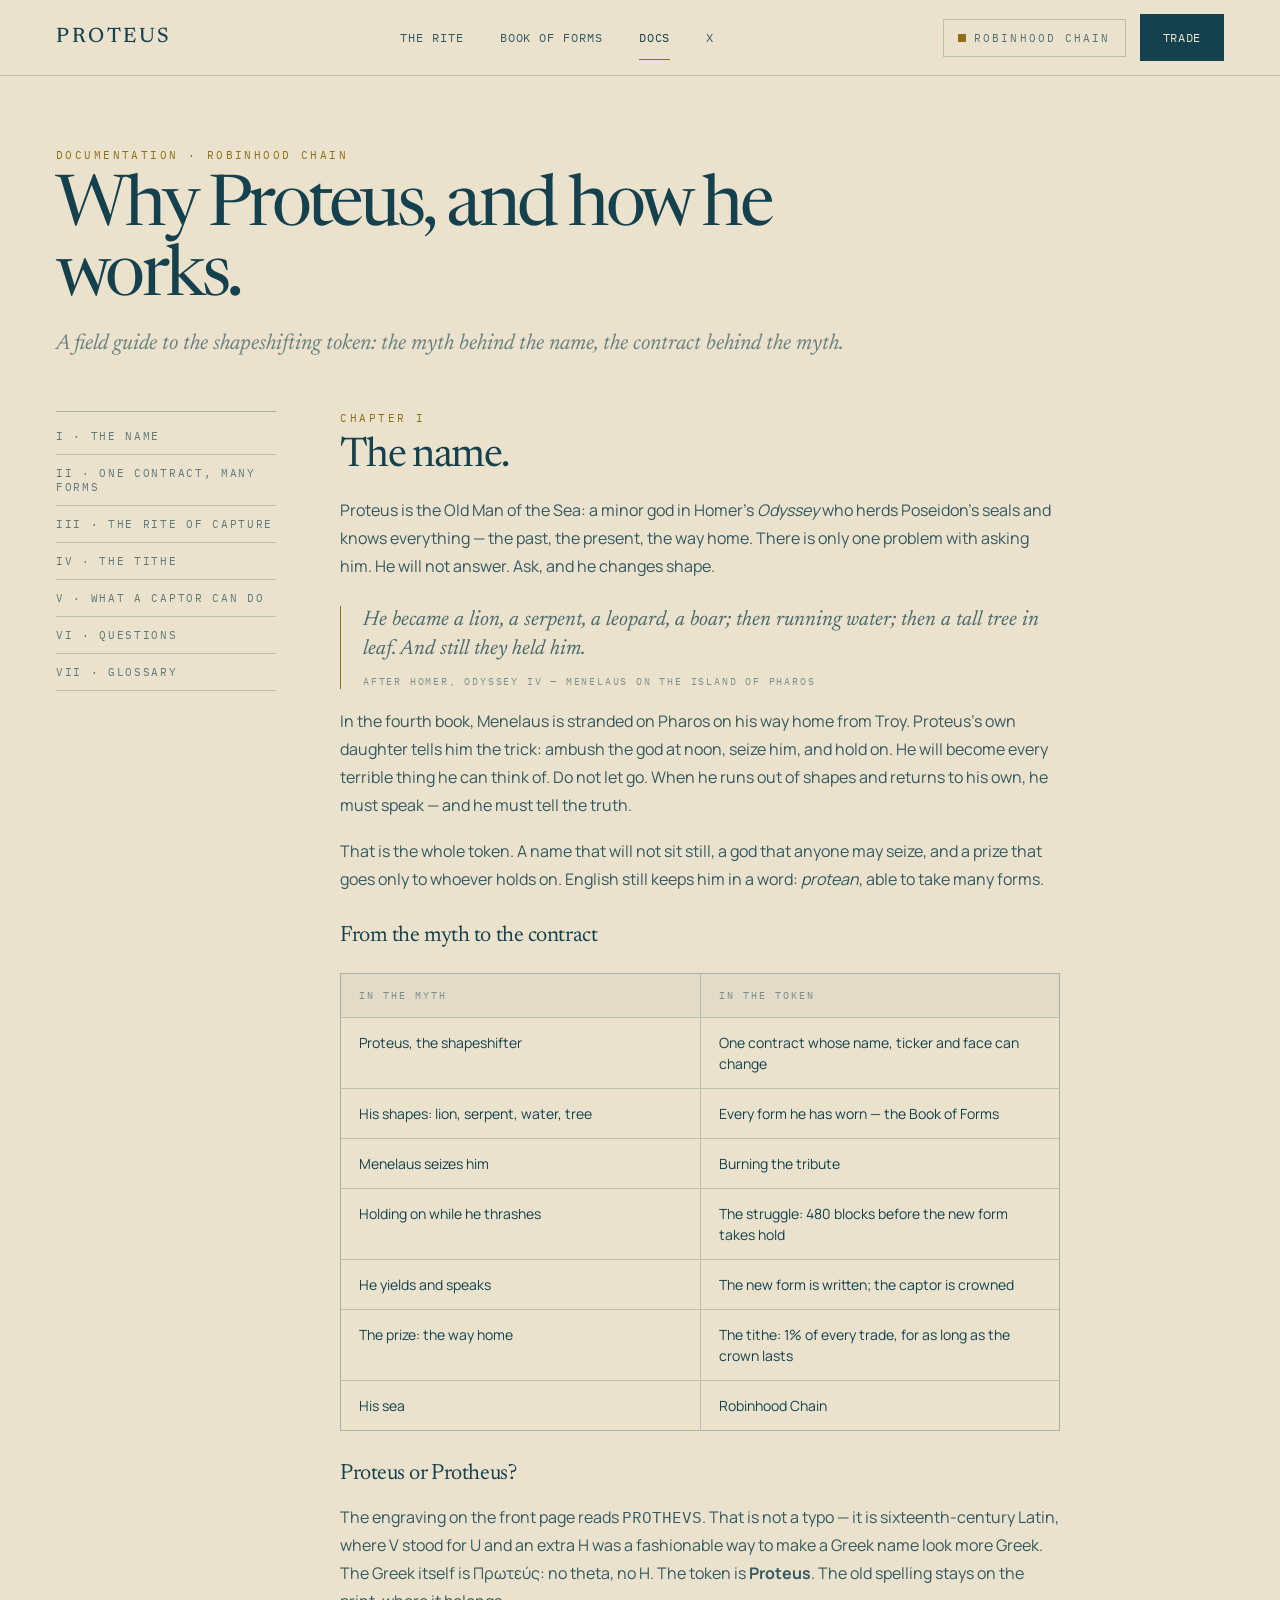
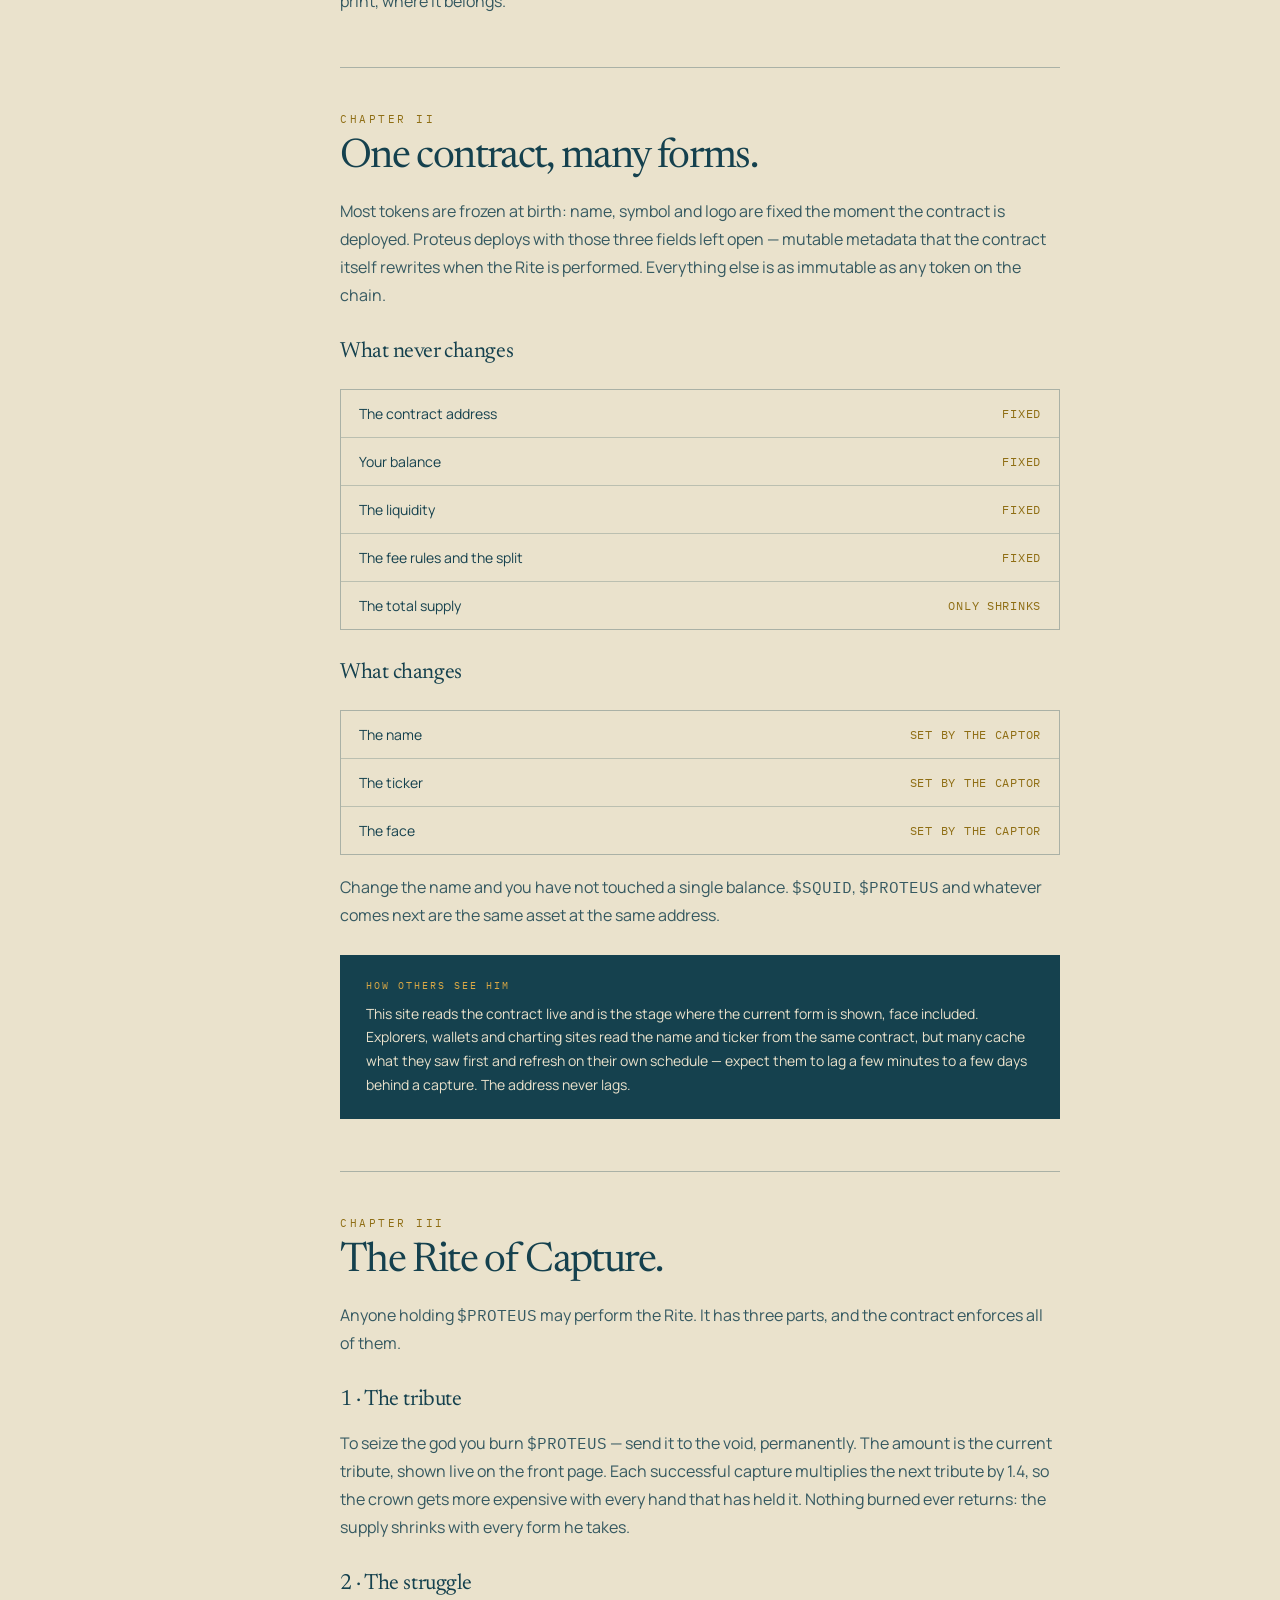
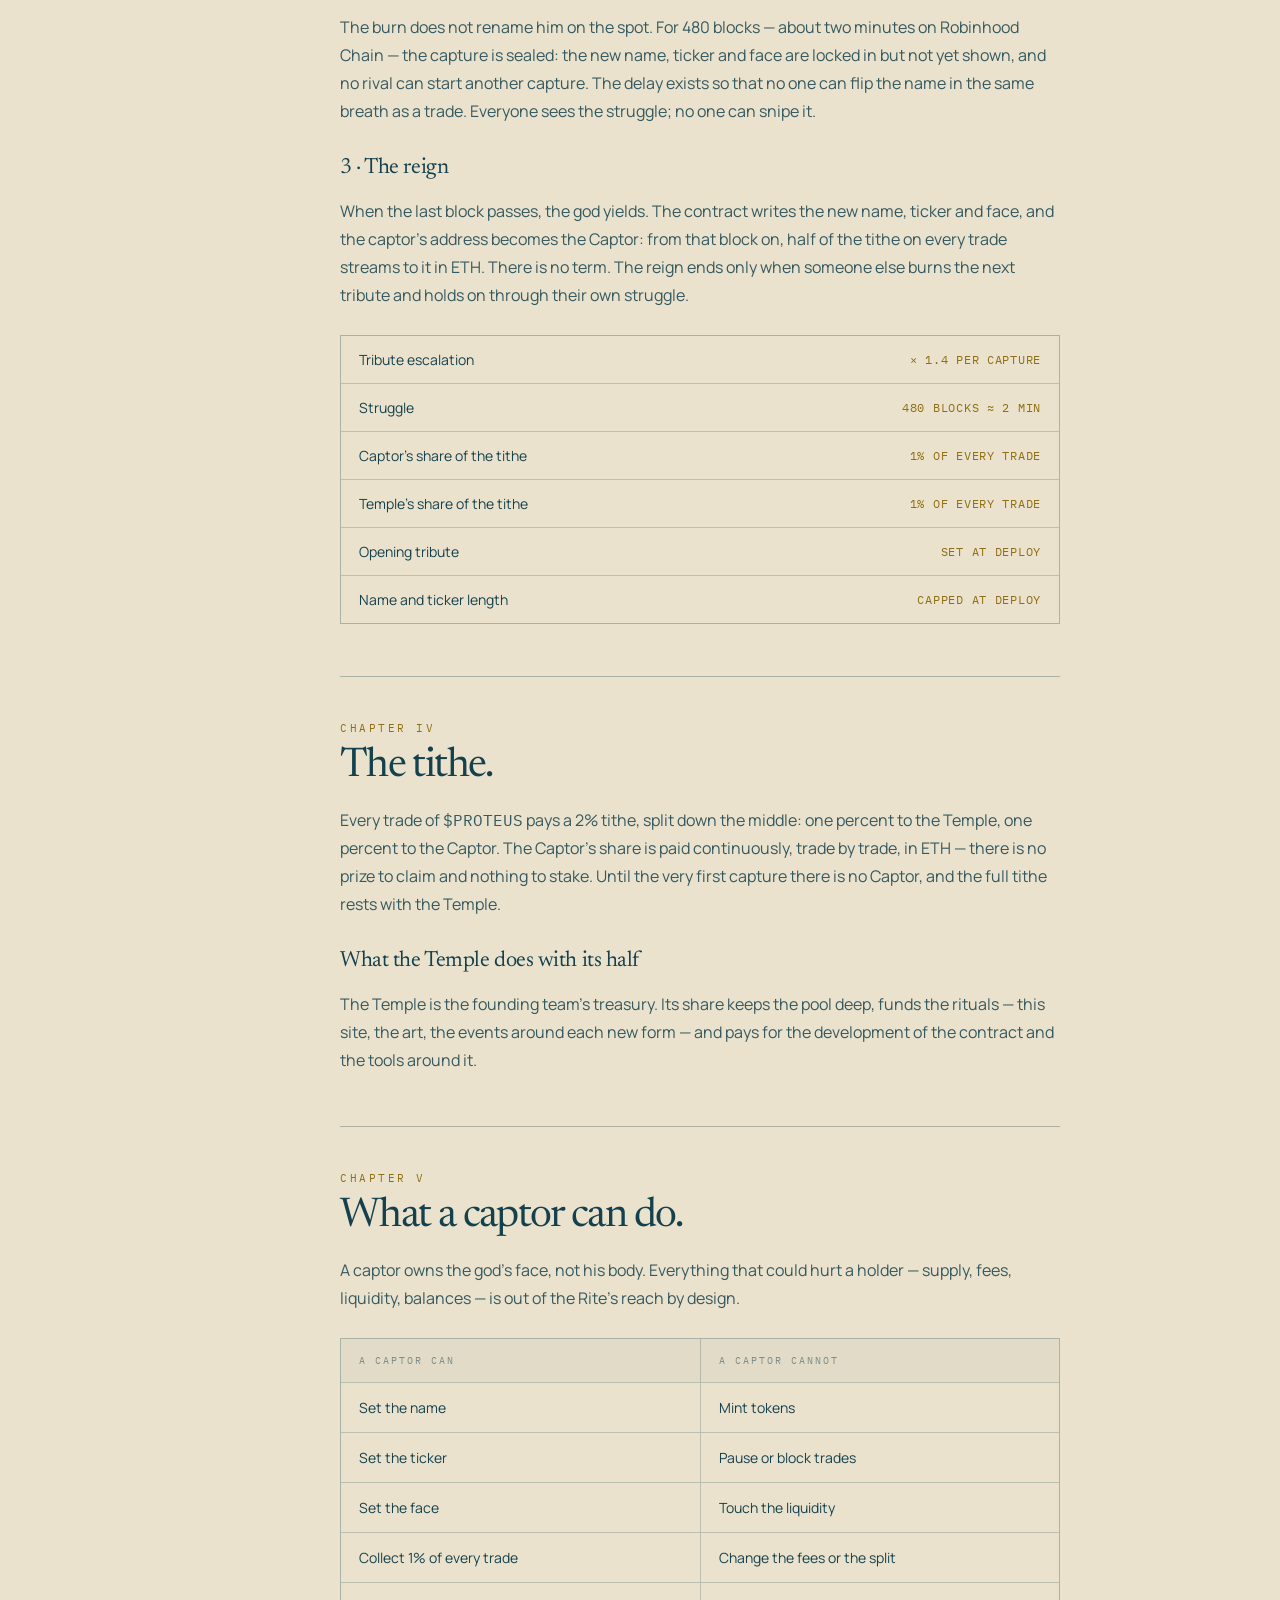
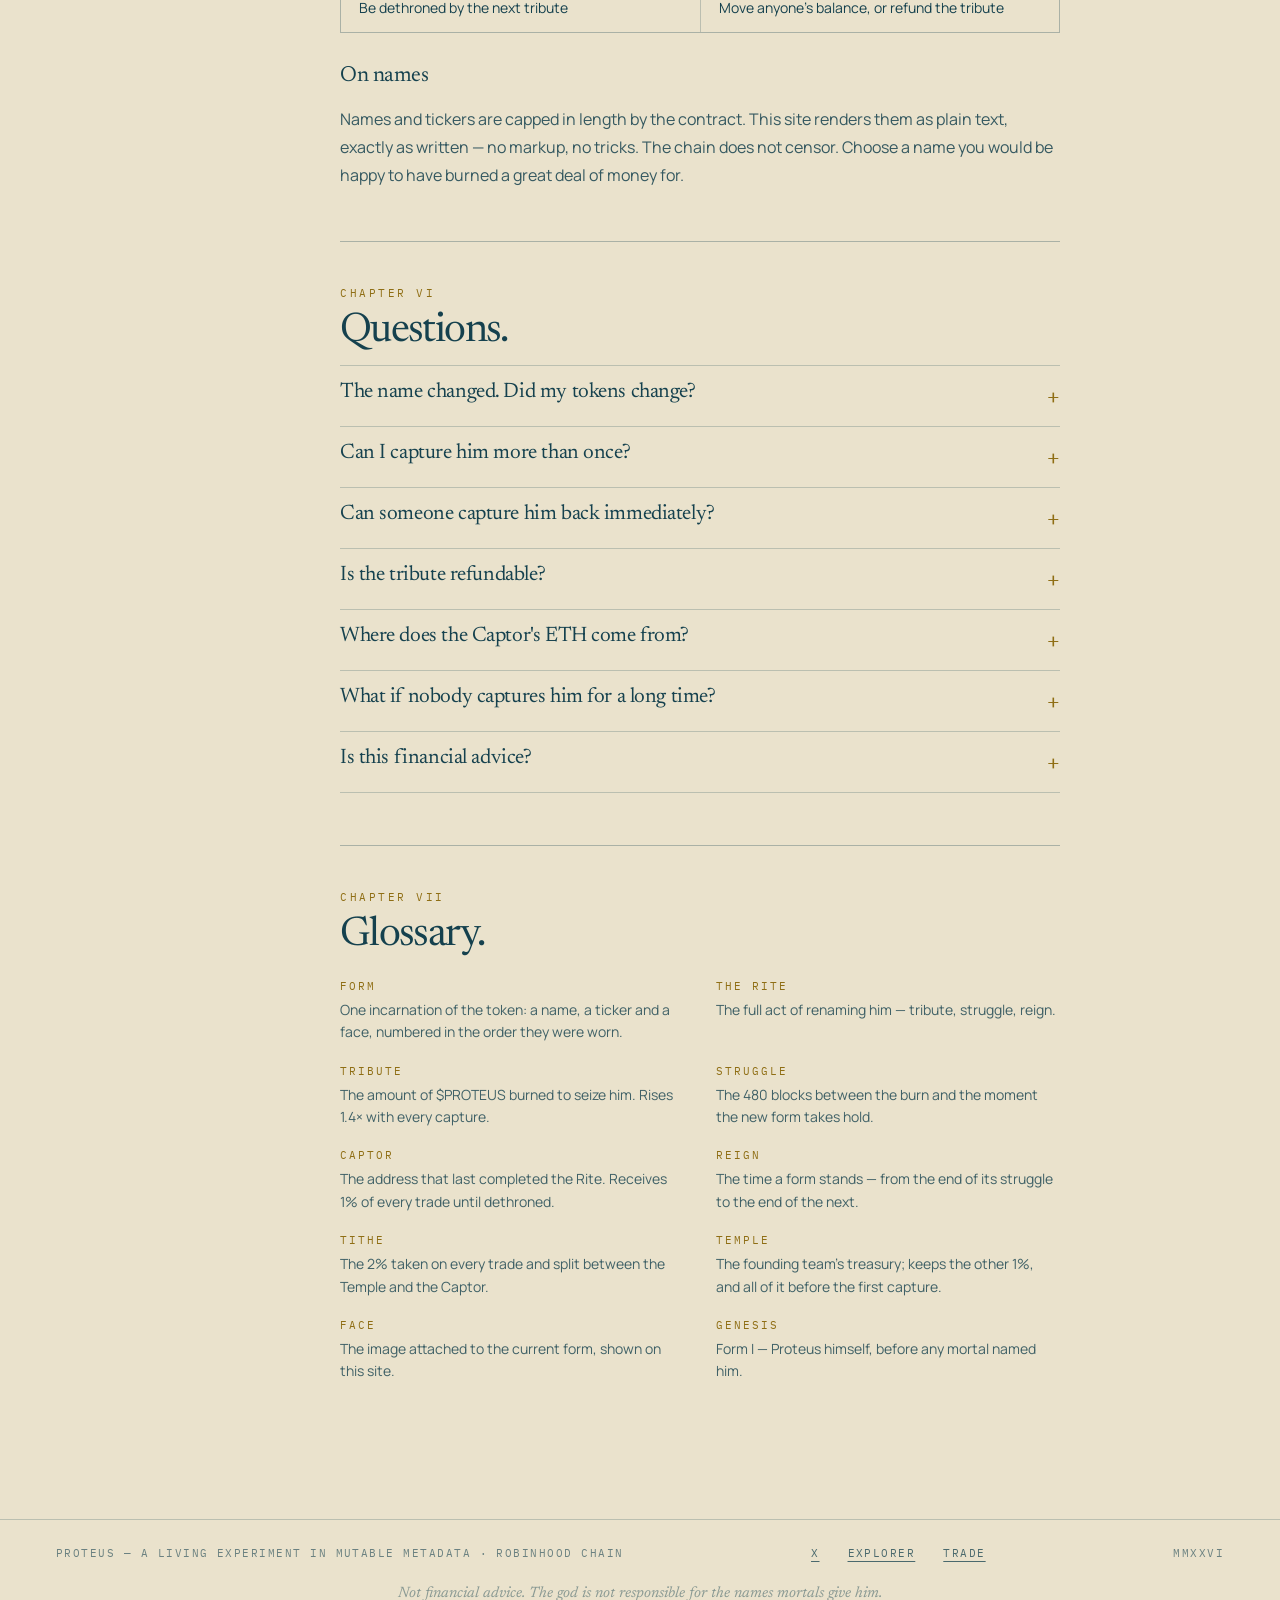
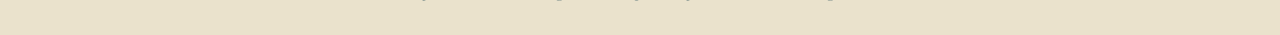
==== docs.html @ 5fc04048 "Docs page: the myth behind the name and how the token works; swap lion and wolf docs.html explains P" ====
<!doctype html>
<html lang="en">
<head>
  <meta charset="utf-8">
  <meta name="viewport" content="width=device-width, initial-scale=1">
  <title>Proteus — Docs</title>
  <meta name="description" content="Why the token is called Proteus, and how the Rite of Capture, the tithe and the forms work on Robinhood Chain.">
  <link rel="icon" type="image/svg+xml" href="assets/favicon.svg">
  <link rel="preconnect" href="https://fonts.googleapis.com">
  <link rel="preconnect" href="https://fonts.gstatic.com" crossorigin>
  <link rel="stylesheet" href="https://fonts.googleapis.com/css2?family=Newsreader:ital,opsz,wght@0,6..72,400;0,6..72,500;1,6..72,400&family=Manrope:wght@400;500;600&family=IBM+Plex+Mono:wght@400;500&display=swap">
  <link rel="stylesheet" href="styles.css">
</head>
<body>

  <nav class="nav">
    <a class="wordmark" href="index.html">PROTEUS</a>
    <div class="nav-links mono">
      <a href="index.html#rite">THE RITE</a>
      <a href="index.html#forms">BOOK OF FORMS</a>
      <a href="docs.html" class="active">DOCS</a>
      <a href="https://x.com" target="_blank" rel="noopener">X</a>
    </div>
    <div class="nav-right">
      <span class="net mono"><i class="live-dot" aria-hidden="true"></i>ROBINHOOD CHAIN</span>
      <a class="btn btn-ink mono" href="#">TRADE</a>
    </div>
  </nav>

  <header class="docs-head">
    <div class="label mono gold-ink">DOCUMENTATION · ROBINHOOD CHAIN</div>
    <h1 class="serif">Why Proteus, and how he works.</h1>
    <p class="sub serif-italic">A field guide to the shapeshifting token: the myth behind the name, the contract behind the myth.</p>
  </header>

  <div class="docs">
    <aside class="toc mono">
      <a href="#name">I · THE NAME</a>
      <a href="#contract">II · ONE CONTRACT, MANY FORMS</a>
      <a href="#rite">III · THE RITE OF CAPTURE</a>
      <a href="#tithe">IV · THE TITHE</a>
      <a href="#captor">V · WHAT A CAPTOR CAN DO</a>
      <a href="#questions">VI · QUESTIONS</a>
      <a href="#glossary">VII · GLOSSARY</a>
    </aside>

    <article class="doc">

      <section class="chapter" id="name">
        <div class="chapter-no mono">CHAPTER I</div>
        <h2 class="serif">The name.</h2>
        <p>Proteus is the Old Man of the Sea: a minor god in Homer's <em>Odyssey</em> who herds Poseidon's seals and knows everything — the past, the present, the way home. There is only one problem with asking him. He will not answer. Ask, and he changes shape.</p>
        <blockquote class="quote">He became a lion, a serpent, a leopard, a boar; then running water; then a tall tree in leaf. And still they held him.
          <cite>AFTER HOMER, ODYSSEY IV — MENELAUS ON THE ISLAND OF PHAROS</cite>
        </blockquote>
        <p>In the fourth book, Menelaus is stranded on Pharos on his way home from Troy. Proteus's own daughter tells him the trick: ambush the god at noon, seize him, and hold on. He will become every terrible thing he can think of. Do not let go. When he runs out of shapes and returns to his own, he must speak — and he must tell the truth.</p>
        <p>That is the whole token. A name that will not sit still, a god that anyone may seize, and a prize that goes only to whoever holds on. English still keeps him in a word: <em>protean</em>, able to take many forms.</p>

        <h3 class="serif">From the myth to the contract</h3>
        <div class="map">
          <div class="map-row map-head"><div>IN THE MYTH</div><div>IN THE TOKEN</div></div>
          <div class="map-row"><div>Proteus, the shapeshifter</div><div>One contract whose name, ticker and face can change</div></div>
          <div class="map-row"><div>His shapes: lion, serpent, water, tree</div><div>Every form he has worn — the Book of Forms</div></div>
          <div class="map-row"><div>Menelaus seizes him</div><div>Burning the tribute</div></div>
          <div class="map-row"><div>Holding on while he thrashes</div><div>The struggle: 480 blocks before the new form takes hold</div></div>
          <div class="map-row"><div>He yields and speaks</div><div>The new form is written; the captor is crowned</div></div>
          <div class="map-row"><div>The prize: the way home</div><div>The tithe: 1% of every trade, for as long as the crown lasts</div></div>
          <div class="map-row"><div>His sea</div><div>Robinhood Chain</div></div>
        </div>

        <h3 class="serif">Proteus or Protheus?</h3>
        <p>The engraving on the front page reads <span class="mono">PROTHEVS</span>. That is not a typo — it is sixteenth-century Latin, where V stood for U and an extra H was a fashionable way to make a Greek name look more Greek. The Greek itself is Πρωτεύς: no theta, no H. The token is <strong>Proteus</strong>. The old spelling stays on the print, where it belongs.</p>
      </section>

      <section class="chapter" id="contract">
        <div class="chapter-no mono">CHAPTER II</div>
        <h2 class="serif">One contract, many forms.</h2>
        <p>Most tokens are frozen at birth: name, symbol and logo are fixed the moment the contract is deployed. Proteus deploys with those three fields left open — mutable metadata that the contract itself rewrites when the Rite is performed. Everything else is as immutable as any token on the chain.</p>

        <h3 class="serif">What never changes</h3>
        <div class="params">
          <div class="param"><span>The contract address</span><b>FIXED</b></div>
          <div class="param"><span>Your balance</span><b>FIXED</b></div>
          <div class="param"><span>The liquidity</span><b>FIXED</b></div>
          <div class="param"><span>The fee rules and the split</span><b>FIXED</b></div>
          <div class="param"><span>The total supply</span><b>ONLY SHRINKS</b></div>
        </div>

        <h3 class="serif">What changes</h3>
        <div class="params">
          <div class="param"><span>The name</span><b>SET BY THE CAPTOR</b></div>
          <div class="param"><span>The ticker</span><b>SET BY THE CAPTOR</b></div>
          <div class="param"><span>The face</span><b>SET BY THE CAPTOR</b></div>
        </div>
        <p>Change the name and you have not touched a single balance. <span class="mono">$SQUID</span>, <span class="mono">$PROTEUS</span> and whatever comes next are the same asset at the same address.</p>

        <div class="note">
          <span class="mono">HOW OTHERS SEE HIM</span>
          This site reads the contract live and is the stage where the current form is shown, face included. Explorers, wallets and charting sites read the name and ticker from the same contract, but many cache what they saw first and refresh on their own schedule — expect them to lag a few minutes to a few days behind a capture. The address never lags.
        </div>
      </section>

      <section class="chapter" id="rite">
        <div class="chapter-no mono">CHAPTER III</div>
        <h2 class="serif">The Rite of Capture.</h2>
        <p>Anyone holding <span class="mono">$PROTEUS</span> may perform the Rite. It has three parts, and the contract enforces all of them.</p>

        <h3 class="serif">1 · The tribute</h3>
        <p>To seize the god you burn <span class="mono">$PROTEUS</span> — send it to the void, permanently. The amount is the current tribute, shown live on the front page. Each successful capture multiplies the next tribute by 1.4, so the crown gets more expensive with every hand that has held it. Nothing burned ever returns: the supply shrinks with every form he takes.</p>

        <h3 class="serif">2 · The struggle</h3>
        <p>The burn does not rename him on the spot. For 480 blocks — about two minutes on Robinhood Chain — the capture is sealed: the new name, ticker and face are locked in but not yet shown, and no rival can start another capture. The delay exists so that no one can flip the name in the same breath as a trade. Everyone sees the struggle; no one can snipe it.</p>

        <h3 class="serif">3 · The reign</h3>
        <p>When the last block passes, the god yields. The contract writes the new name, ticker and face, and the captor's address becomes the Captor: from that block on, half of the tithe on every trade streams to it in ETH. There is no term. The reign ends only when someone else burns the next tribute and holds on through their own struggle.</p>

        <div class="params">
          <div class="param"><span>Tribute escalation</span><b>× 1.4 PER CAPTURE</b></div>
          <div class="param"><span>Struggle</span><b>480 BLOCKS ≈ 2 MIN</b></div>
          <div class="param"><span>Captor's share of the tithe</span><b>1% OF EVERY TRADE</b></div>
          <div class="param"><span>Temple's share of the tithe</span><b>1% OF EVERY TRADE</b></div>
          <div class="param"><span>Opening tribute</span><b>SET AT DEPLOY</b></div>
          <div class="param"><span>Name and ticker length</span><b>CAPPED AT DEPLOY</b></div>
        </div>
      </section>

      <section class="chapter" id="tithe">
        <div class="chapter-no mono">CHAPTER IV</div>
        <h2 class="serif">The tithe.</h2>
        <p>Every trade of <span class="mono">$PROTEUS</span> pays a 2% tithe, split down the middle: one percent to the Temple, one percent to the Captor. The Captor's share is paid continuously, trade by trade, in ETH — there is no prize to claim and nothing to stake. Until the very first capture there is no Captor, and the full tithe rests with the Temple.</p>

        <h3 class="serif">What the Temple does with its half</h3>
        <p>The Temple is the founding team's treasury. Its share keeps the pool deep, funds the rituals — this site, the art, the events around each new form — and pays for the development of the contract and the tools around it.</p>
      </section>

      <section class="chapter" id="captor">
        <div class="chapter-no mono">CHAPTER V</div>
        <h2 class="serif">What a captor can do.</h2>
        <p>A captor owns the god's face, not his body. Everything that could hurt a holder — supply, fees, liquidity, balances — is out of the Rite's reach by design.</p>
        <div class="map">
          <div class="map-row map-head"><div>A CAPTOR CAN</div><div>A CAPTOR CANNOT</div></div>
          <div class="map-row"><div>Set the name</div><div>Mint tokens</div></div>
          <div class="map-row"><div>Set the ticker</div><div>Pause or block trades</div></div>
          <div class="map-row"><div>Set the face</div><div>Touch the liquidity</div></div>
          <div class="map-row"><div>Collect 1% of every trade</div><div>Change the fees or the split</div></div>
          <div class="map-row"><div>Be dethroned by the next tribute</div><div>Move anyone's balance, or refund the tribute</div></div>
        </div>

        <h3 class="serif">On names</h3>
        <p>Names and tickers are capped in length by the contract. This site renders them as plain text, exactly as written — no markup, no tricks. The chain does not censor. Choose a name you would be happy to have burned a great deal of money for.</p>
      </section>

      <section class="chapter" id="questions">
        <div class="chapter-no mono">CHAPTER VI</div>
        <h2 class="serif">Questions.</h2>
        <div class="faq">
          <details>
            <summary>The name changed. Did my tokens change?</summary>
            <p>No. Same contract, same balance, same liquidity — only the metadata moved. If your wallet still shows the old ticker, it has cached it; the address is what matters.</p>
          </details>
          <details>
            <summary>Can I capture him more than once?</summary>
            <p>As often as you can pay. Each capture costs 1.4× the last one, whoever performed it.</p>
          </details>
          <details>
            <summary>Can someone capture him back immediately?</summary>
            <p>Only by burning the next, larger tribute and sitting through their own 480-block struggle. While a struggle is running, no one can start another.</p>
          </details>
          <details>
            <summary>Is the tribute refundable?</summary>
            <p>No. The burn happens first and is ash the moment the transaction confirms. There is no abandoning a capture — only the struggle, then the reign.</p>
          </details>
          <details>
            <summary>Where does the Captor's ETH come from?</summary>
            <p>From the tithe on each trade, streamed to the Captor's address as trades happen. Nothing to claim, nothing to stake, nothing to be front-run.</p>
          </details>
          <details>
            <summary>What if nobody captures him for a long time?</summary>
            <p>The reign simply continues and the Captor keeps collecting. The tribute stays where the last capture left it.</p>
          </details>
          <details>
            <summary>Is this financial advice?</summary>
            <p>No. It is a myth with a contract attached. Read the contract, mind the tithe, and never burn what you cannot afford to lose.</p>
          </details>
        </div>
      </section>

      <section class="chapter" id="glossary">
        <div class="chapter-no mono">CHAPTER VII</div>
        <h2 class="serif">Glossary.</h2>
        <dl class="gloss">
          <div><dt>FORM</dt><dd>One incarnation of the token: a name, a ticker and a face, numbered in the order they were worn.</dd></div>
          <div><dt>THE RITE</dt><dd>The full act of renaming him — tribute, struggle, reign.</dd></div>
          <div><dt>TRIBUTE</dt><dd>The amount of $PROTEUS burned to seize him. Rises 1.4× with every capture.</dd></div>
          <div><dt>STRUGGLE</dt><dd>The 480 blocks between the burn and the moment the new form takes hold.</dd></div>
          <div><dt>CAPTOR</dt><dd>The address that last completed the Rite. Receives 1% of every trade until dethroned.</dd></div>
          <div><dt>REIGN</dt><dd>The time a form stands — from the end of its struggle to the end of the next.</dd></div>
          <div><dt>TITHE</dt><dd>The 2% taken on every trade and split between the Temple and the Captor.</dd></div>
          <div><dt>TEMPLE</dt><dd>The founding team's treasury; keeps the other 1%, and all of it before the first capture.</dd></div>
          <div><dt>FACE</dt><dd>The image attached to the current form, shown on this site.</dd></div>
          <div><dt>GENESIS</dt><dd>Form I — Proteus himself, before any mortal named him.</dd></div>
        </dl>
      </section>

    </article>
  </div>

  <footer class="footer">
    <div class="mono">PROTEUS — A LIVING EXPERIMENT IN MUTABLE METADATA · ROBINHOOD CHAIN</div>
    <div class="mono footer-links">
      <a href="https://x.com" target="_blank" rel="noopener">X</a>
      <a href="#">EXPLORER</a>
      <a href="#">TRADE</a>
    </div>
    <div class="mono">MMXXVI</div>
  </footer>
  <p class="legal serif-italic">Not financial advice. The god is not responsible for the names mortals give him.</p>

</body>
</html>
---- styles.css ----
:root {
  --paper: #EAE2CC;
  --ink: #15414E;
  --ink-deep: #0C2F3A;
  --gold: #D9A845;
  --gold-ink: #8F6E14;
  --chip-gold: #A87D1E;
  --hair-ink: rgba(21, 65, 78, 0.22);
  --hair-ink-strong: rgba(21, 65, 78, 0.3);
  --hair-paper: rgba(234, 226, 204, 0.16);
  --serif: 'Newsreader', Georgia, 'Times New Roman', serif;
  --sans: 'Manrope', 'Segoe UI', system-ui, sans-serif;
  --mono: 'IBM Plex Mono', Consolas, monospace;
}

* { box-sizing: border-box; }

html { scroll-behavior: smooth; }

body {
  margin: 0;
  background: var(--paper);
  color: var(--ink);
  font-family: var(--sans);
  -webkit-font-smoothing: antialiased;
}

a { color: var(--ink); text-decoration: none; }

.mono { font-family: var(--mono); }
.serif { font-family: var(--serif); font-weight: 400; }
.serif-italic { font-family: var(--serif); font-style: italic; font-weight: 400; }
.gold { color: var(--gold); font-weight: 400; }
.right { text-align: right; }

/* ---------- nav ---------- */

.nav {
  position: sticky;
  top: 0;
  z-index: 30;
  display: flex;
  align-items: center;
  justify-content: space-between;
  gap: 24px;
  padding: 14px 56px;
  background: var(--paper);
  border-bottom: 1px solid var(--hair-ink);
}

.wordmark {
  font-family: var(--serif);
  font-size: 21px;
  font-weight: 500;
  letter-spacing: 0.12em;
}

.nav-links { display: flex; align-items: center; gap: 36px; }

.nav-links a {
  font-size: 11.5px;
  letter-spacing: 0.08em;
  color: rgba(21, 65, 78, 0.85);
  padding: 15px 0;
}

.nav-links a:hover { color: var(--gold-ink); }

.nav-links a.active { color: var(--ink); border-bottom: 1px solid var(--gold-ink); padding-bottom: 14px; }

.nav-right { display: flex; align-items: center; gap: 14px; }

.net {
  display: inline-flex;
  align-items: center;
  gap: 8px;
  font-size: 10.5px;
  letter-spacing: 0.2em;
  color: rgba(21, 65, 78, 0.7);
  border: 1px solid var(--hair-ink);
  padding: 11px 14px;
}

.net .live-dot { background: var(--gold-ink); }

/* ---------- buttons ---------- */

.btn {
  display: inline-flex;
  align-items: center;
  gap: 8px;
  font-size: 11.5px;
  letter-spacing: 0.06em;
  padding: 15px 22px;
  border: 1px solid transparent;
  cursor: pointer;
  white-space: nowrap;
}

.btn-ink { background: var(--ink); color: var(--paper); }
.btn-ink:hover { background: var(--ink-deep); }

.btn-paper { background: var(--paper); color: var(--ink); }
.btn-paper:hover { background: #F2EBD8; }

.btn-ghost { background: transparent; border-color: rgba(234, 226, 204, 0.45); color: var(--paper); }
.btn-ghost:hover { border-color: var(--paper); }

/* ---------- utility bar ---------- */

.utility {
  display: flex;
  align-items: center;
  justify-content: center;
  flex-wrap: wrap;
  gap: 14px 34px;
  background: var(--ink);
  color: rgba(234, 226, 204, 0.75);
  font-size: 12px;
  padding: 13px 56px;
}

.utility .sep { color: rgba(234, 226, 204, 0.25); }

.live-dot {
  width: 8px;
  height: 8px;
  background: var(--gold);
  animation: pulse 1.6s ease-in-out infinite;
}

@keyframes pulse {
  0%, 100% { opacity: 1; }
  50% { opacity: 0.35; }
}

/* ---------- hero ---------- */

.hero { text-align: center; padding: 58px 40px 0 40px; }

.hero-title {
  margin: 0;
  font-size: clamp(56px, 9vw, 130px);
  line-height: 0.94;
  letter-spacing: -0.055em;
  font-weight: 400;
}

.plate { position: relative; margin: 44px auto 0 auto; }

/* The god's other shapes drift beside the plate; multiply blends their white paper into ours. */
.visions { position: absolute; top: 0; left: 50%; width: 380px; margin-left: -190px; height: 100%; pointer-events: none; }

.vision {
  position: absolute;
  height: 250px;
  width: auto;
  mix-blend-mode: multiply;
  opacity: 0.9;
  transform: rotate(var(--r));
  animation: drift var(--d) ease-in-out infinite;
  animation-delay: var(--delay);
}

.vision-4 { left: -440px; top: -10px; height: 265px; --r: -5deg; --d: 9s; --delay: 0s; }
.vision-2 { right: -430px; top: 20px; height: 250px; --r: 4deg; --d: 11s; --delay: -3s; }
.vision-3 { left: -400px; top: 290px; height: 245px; --r: 3deg; --d: 10s; --delay: -5s; }
.vision-1 { right: -405px; top: 300px; height: 255px; --r: -4deg; --d: 8s; --delay: -2s; }

@keyframes drift {
  0%, 100% { transform: translateY(0) rotate(var(--r)); }
  50% { transform: translateY(-12px) rotate(calc(var(--r) + 1.5deg)); }
}

.plate-frame {
  position: relative;
  width: 380px;
  max-width: 84vw;
  margin: 0 auto;
  border: 1px solid rgba(21, 65, 78, 0.35);
  box-shadow: 0 30px 70px rgba(12, 47, 58, 0.22);
  isolation: isolate;
  line-height: 0;
}

.plate-img { display: block; width: 100%; height: auto; }

/* Only the figure gets tinted: the alpha mask is the exact silhouette, stretched to the image box. */
.plate-tint {
  position: absolute;
  top: 0;
  left: 0;
  right: 0;
  bottom: 0;
  background: rgb(78, 143, 126);
  opacity: 0;
  mix-blend-mode: color;
  pointer-events: none;
  -webkit-mask-image: url(assets/proteus-mask.png);
  mask-image: url(assets/proteus-mask.png);
  -webkit-mask-size: 100% 100%;
  mask-size: 100% 100%;
  -webkit-mask-repeat: no-repeat;
  mask-repeat: no-repeat;
}

.plate figcaption {
  font-size: 10px;
  letter-spacing: 0.2em;
  color: rgba(21, 65, 78, 0.55);
  margin-top: 18px;
}

/* ---------- current-form panel ---------- */

.panel {
  display: grid;
  grid-template-columns: 1.05fr 1fr;
  gap: 56px;
  background: var(--ink);
  color: var(--paper);
  margin: 58px 56px 0 56px;
  padding: 56px;
}

.label { font-size: 11px; letter-spacing: 0.22em; }

.panel-name {
  margin: 16px 0 0 0;
  font-size: clamp(52px, 6vw, 88px);
  line-height: 1.02;
  letter-spacing: -0.04em;
  font-weight: 400;
  overflow-wrap: anywhere;
}

.panel-sub { margin: 14px 0 0 0; font-size: 20px; color: rgba(234, 226, 204, 0.6); }

.panel-right { display: flex; flex-direction: column; gap: 20px; }

.body { margin: 0; font-size: 15px; line-height: 1.75; }

.panel-right .body { color: rgba(234, 226, 204, 0.85); }

.panel-stats {
  display: flex;
  flex-wrap: wrap;
  column-gap: 28px;
  row-gap: 10px;
  font-size: 11.5px;
  color: rgba(234, 226, 204, 0.6);
}

.cta-row { display: flex; flex-wrap: wrap; gap: 14px; }

.demo-note { font-size: 10px; letter-spacing: 0.1em; color: rgba(234, 226, 204, 0.35); margin-top: -8px; }

.ca {
  display: inline-flex;
  align-items: center;
  gap: 10px;
  align-self: flex-start;
  background: none;
  border: none;
  padding: 4px 0;
  font-size: 11px;
  color: rgba(234, 226, 204, 0.55);
  cursor: pointer;
}

.ca:hover { color: rgba(234, 226, 204, 0.85); }

.fine { margin: 0; font-size: 15px; color: rgba(234, 226, 204, 0.5); }

/* ---------- sections ---------- */

.section { padding: 84px 56px 0 56px; }

.section-head {
  display: grid;
  grid-template-columns: 1fr 1fr;
  gap: 64px;
  align-items: end;
  padding: 0 8px;
}

.section-head h2 {
  margin: 0;
  font-size: clamp(40px, 4.5vw, 64px);
  line-height: 1.02;
  letter-spacing: -0.05em;
  font-weight: 400;
}

.section-side { display: flex; flex-direction: column; gap: 16px; padding-bottom: 6px; }

.section-side .body { color: rgba(21, 65, 78, 0.8); }

.link-u {
  font-size: 11.5px;
  letter-spacing: 0.1em;
  text-decoration: underline;
  text-underline-offset: 4px;
}

.link-u:hover { color: var(--gold-ink); }

/* ---------- rite band ---------- */

.rite-band {
  display: grid;
  grid-template-columns: repeat(3, minmax(0, 1fr));
  background: var(--ink);
  color: var(--paper);
  margin-top: 52px;
}

.rite-col { padding: 40px 36px; }

.rite-col + .rite-col { border-left: 1px solid var(--hair-paper); }

.rite-col h3 {
  margin: 18px 0 0 0;
  font-size: 16px;
  font-weight: 600;
  letter-spacing: -0.02em;
}

.rite-col p {
  margin: 10px 0 0 0;
  font-size: 13.5px;
  line-height: 1.7;
  color: rgba(234, 226, 204, 0.75);
}

.chip {
  display: inline-block;
  border: 1px solid rgba(217, 168, 69, 0.5);
  color: var(--gold);
  font-size: 10.5px;
  letter-spacing: 0.12em;
  padding: 10px 14px;
  margin-top: 22px;
}

.fee-strip {
  margin-top: 48px;
  border-top: 1px solid var(--hair-ink);
  border-bottom: 1px solid var(--hair-ink);
  padding: 22px;
  text-align: center;
  font-size: 12px;
  letter-spacing: 0.16em;
  color: rgba(21, 65, 78, 0.8);
}

.fee-strip b { color: var(--gold-ink); font-weight: 500; }

.footnote {
  margin: 0;
  padding: 26px 0 0 0;
  text-align: center;
  font-size: 19px;
  color: rgba(21, 65, 78, 0.6);
}

/* ---------- book of forms ---------- */

.medal {
  position: relative;
  display: flex;
  align-items: center;
  justify-content: center;
  flex: none;
  border-radius: 50%;
  border: 1px solid rgba(21, 65, 78, 0.55);
  background: var(--paper);
  color: var(--ink);
  overflow: hidden;
}

.medal::before {
  content: '';
  position: absolute;
  top: 12%;
  left: 12%;
  right: 12%;
  bottom: 12%;
  border-radius: 50%;
  border: 1px solid rgba(21, 65, 78, 0.3);
  pointer-events: none;
}

.medal svg { width: 46%; height: 46%; }

.medal-face { position: absolute; top: 0; left: 0; right: 0; bottom: 0; background-repeat: no-repeat; }

.medal-sigil { letter-spacing: 0.04em; color: var(--ink); }

.medal-gold { border-color: var(--gold-ink); box-shadow: 0 0 0 5px rgba(143, 110, 20, 0.12); }

.medal-gold::before { border-color: rgba(143, 110, 20, 0.5); }

.feature {
  display: grid;
  grid-template-columns: 260px minmax(0, 1fr);
  gap: 48px;
  align-items: center;
  margin-top: 44px;
  padding: 44px;
  border: 1px solid var(--hair-ink-strong);
  background: rgba(21, 65, 78, 0.04);
}

.feature .medal { margin: 0 auto; }

.feature-label { font-size: 10.5px; letter-spacing: 0.22em; color: var(--gold-ink); }

.feature-name { display: flex; align-items: baseline; flex-wrap: wrap; gap: 18px; margin-top: 12px; }

.feature-name .serif { font-size: clamp(40px, 4.5vw, 64px); line-height: 1; letter-spacing: -0.04em; }

.feature-ticker { font-size: 13px; letter-spacing: 0.12em; color: var(--gold-ink); }

.feature-stats {
  display: grid;
  grid-template-columns: repeat(3, minmax(0, 1fr));
  gap: 18px 28px;
  margin-top: 26px;
  padding-top: 22px;
  border-top: 1px solid var(--hair-ink);
}

.fstat-l { font-size: 9.5px; letter-spacing: 0.2em; color: rgba(21, 65, 78, 0.5); }

.fstat-v { font-size: 13px; margin-top: 6px; }

.gold-ink { color: var(--gold-ink); }

.feature-link { display: inline-block; margin-top: 24px; }

.history-head {
  display: flex;
  align-items: baseline;
  justify-content: space-between;
  gap: 24px;
  margin-top: 56px;
  padding-bottom: 14px;
  border-bottom: 1px solid var(--hair-ink-strong);
}

.history-head h3 { margin: 0; font-size: 28px; font-weight: 400; letter-spacing: -0.03em; }

.history-count { font-size: 10.5px; letter-spacing: 0.2em; color: rgba(21, 65, 78, 0.55); }

.history-grid {
  display: grid;
  grid-template-columns: repeat(3, minmax(0, 1fr));
  gap: 24px;
  margin-top: 24px;
}

.form-card {
  display: flex;
  flex-direction: column;
  gap: 10px;
  padding: 28px;
  border: 1px solid var(--hair-ink);
}

.card-no { font-size: 10px; letter-spacing: 0.2em; color: rgba(21, 65, 78, 0.5); margin-top: 8px; }

.card-name { font-size: 28px; line-height: 1.05; letter-spacing: -0.03em; }

.card-ticker { font-size: 11px; letter-spacing: 0.12em; color: var(--gold-ink); }

.card-stats {
  display: flex;
  flex-direction: column;
  gap: 8px;
  margin-top: 8px;
  padding-top: 14px;
  border-top: 1px solid var(--hair-ink);
  font-size: 11px;
  color: rgba(21, 65, 78, 0.75);
}

.card-row { display: flex; justify-content: space-between; gap: 12px; }

.card-row span:first-child { font-size: 9.5px; letter-spacing: 0.16em; color: rgba(21, 65, 78, 0.5); }

.card-earned { margin-top: 6px; }

.echip {
  display: inline-block;
  font-family: var(--mono);
  font-size: 11px;
  letter-spacing: 0.08em;
  padding: 7px 10px;
  border: 1px solid rgba(143, 110, 20, 0.5);
  color: var(--gold-ink);
}

.none { font-size: 11px; letter-spacing: 0.08em; color: rgba(21, 65, 78, 0.45); }

/* ---------- stats band ---------- */

.stats-band {
  display: grid;
  grid-template-columns: repeat(3, minmax(0, 1fr));
  background: var(--ink);
  color: var(--paper);
  margin: 40px 0 0 0;
}

.stat { padding: 26px; text-align: center; }

.stat + .stat { border-left: 1px solid var(--hair-paper); }

.stat-v { font-size: 26px; }

.stat-l { font-size: 10px; letter-spacing: 0.2em; color: rgba(234, 226, 204, 0.5); margin-top: 8px; }

/* ---------- footer ---------- */

.footer {
  display: flex;
  align-items: center;
  justify-content: space-between;
  gap: 24px;
  flex-wrap: wrap;
  margin-top: 84px;
  padding: 26px 56px;
  border-top: 1px solid var(--hair-ink);
  font-size: 10.5px;
  letter-spacing: 0.14em;
  color: rgba(21, 65, 78, 0.6);
}

.footer-links { display: flex; gap: 28px; }

.footer-links a { color: rgba(21, 65, 78, 0.75); text-decoration: underline; text-underline-offset: 4px; }

.footer-links a:hover { color: var(--gold-ink); }

.legal {
  margin: 0;
  padding: 0 56px 34px 56px;
  font-size: 15px;
  color: rgba(21, 65, 78, 0.45);
  text-align: center;
}

/* ---------- metamorphosis overlay ---------- */

.meta-overlay {
  position: fixed;
  inset: 0;
  z-index: 60;
  display: none;
  align-items: center;
  justify-content: center;
  background: var(--ink-deep);
  color: var(--paper);
  text-align: center;
  padding: 40px;
}

.meta-overlay.open { display: flex; }

.meta-inner { display: flex; flex-direction: column; align-items: center; gap: 18px; max-width: 900px; }

.meta-label { display: flex; align-items: center; gap: 12px; font-size: 11px; letter-spacing: 0.3em; color: var(--gold); }

.meta-title { font-size: clamp(56px, 8vw, 112px); line-height: 0.98; letter-spacing: -0.05em; }

.meta-sub { font-size: 22px; color: rgba(234, 226, 204, 0.55); }

.meta-swap { display: flex; align-items: center; gap: 26px; margin-top: 10px; flex-wrap: wrap; justify-content: center; }

.strike { font-size: 20px; letter-spacing: 0.1em; color: rgba(234, 226, 204, 0.4); text-decoration: line-through; }

.tiny { font-size: 9.5px; letter-spacing: 0.22em; color: rgba(234, 226, 204, 0.45); margin-top: 8px; }

.meta-new { border: 1px dashed rgba(217, 168, 69, 0.55); padding: 14px 24px; }

.meta-new .gold { font-size: 20px; letter-spacing: 0.3em; }

.meta-new.revealed { border-style: solid; border-color: var(--gold); }

.meta-progress { display: flex; align-items: center; gap: 8px; margin-top: 18px; }

.meta-progress i { width: 40px; height: 8px; background: rgba(234, 226, 204, 0.14); }

.meta-progress i.on { background: var(--gold); }

.meta-block { font-size: 11.5px; letter-spacing: 0.12em; color: rgba(234, 226, 204, 0.6); }

.meta-burn { font-size: 12px; letter-spacing: 0.06em; color: rgba(234, 226, 204, 0.6); margin-top: 12px; }

.meta-esc { margin-top: 14px; }

/* ---------- toast / reveal ---------- */

.toast {
  position: fixed;
  left: 50%;
  bottom: 28px;
  transform: translate(-50%, 20px);
  z-index: 70;
  background: var(--ink);
  color: var(--paper);
  font-size: 11px;
  letter-spacing: 0.14em;
  padding: 13px 20px;
  opacity: 0;
  pointer-events: none;
  transition: opacity 0.3s ease, transform 0.3s ease;
}

.toast.show { opacity: 1; transform: translate(-50%, 0); }

.reveal { opacity: 0; transform: translateY(14px); transition: opacity 0.7s ease, transform 0.7s ease; }

.reveal.in { opacity: 1; transform: none; }

/* ---------- docs ---------- */

.docs-head { padding: 72px 56px 0 56px; max-width: 980px; }

.docs-head h1 {
  margin: 12px 0 0 0;
  font-size: clamp(44px, 5.5vw, 76px);
  line-height: 1;
  letter-spacing: -0.05em;
  font-weight: 400;
}

.docs-head .sub { margin: 18px 0 0 0; font-size: 22px; color: rgba(21, 65, 78, 0.6); }

.docs {
  display: grid;
  grid-template-columns: 220px minmax(0, 1fr);
  gap: 64px;
  align-items: start;
  padding: 56px 56px 0 56px;
}

.toc {
  position: sticky;
  top: 90px;
  display: flex;
  flex-direction: column;
  padding-top: 6px;
  border-top: 1px solid var(--hair-ink-strong);
}

.toc a {
  font-size: 10.5px;
  letter-spacing: 0.16em;
  color: rgba(21, 65, 78, 0.65);
  padding: 11px 0;
  border-bottom: 1px solid var(--hair-ink);
}

.toc a:hover { color: var(--gold-ink); }

.doc { max-width: 720px; }

.chapter { padding: 44px 0 52px 0; border-top: 1px solid var(--hair-ink-strong); }

.chapter:first-child { border-top: none; padding-top: 0; }

.chapter-no { font-size: 10.5px; letter-spacing: 0.24em; color: var(--gold-ink); }

.chapter h2 {
  margin: 10px 0 0 0;
  font-size: clamp(30px, 3.2vw, 44px);
  line-height: 1.05;
  letter-spacing: -0.04em;
  font-weight: 400;
}

.chapter p { margin: 18px 0 0 0; font-size: 16px; line-height: 1.75; color: rgba(21, 65, 78, 0.85); }

.chapter h3 { margin: 32px 0 0 0; font-size: 22px; font-weight: 400; letter-spacing: -0.02em; }

.quote {
  margin: 26px 0 0 0;
  padding-left: 22px;
  border-left: 1px solid var(--gold-ink);
  font-family: var(--serif);
  font-style: italic;
  font-size: 21px;
  line-height: 1.4;
  color: rgba(21, 65, 78, 0.75);
}

.quote cite {
  display: block;
  margin-top: 10px;
  font-family: var(--mono);
  font-style: normal;
  font-size: 10px;
  letter-spacing: 0.18em;
  color: rgba(21, 65, 78, 0.5);
}

.map { margin-top: 26px; border: 1px solid var(--hair-ink-strong); }

.map-row { display: grid; grid-template-columns: 1fr 1fr; }

.map-row + .map-row { border-top: 1px solid var(--hair-ink); }

.map-row > div { padding: 14px 18px; font-size: 14px; line-height: 1.5; }

.map-row > div + div { border-left: 1px solid var(--hair-ink); }

.map-head > div {
  font-family: var(--mono);
  font-size: 10px;
  letter-spacing: 0.2em;
  color: rgba(21, 65, 78, 0.5);
  background: rgba(21, 65, 78, 0.04);
}

.params { margin-top: 26px; border: 1px solid var(--hair-ink-strong); }

.param { display: grid; grid-template-columns: 1fr auto; gap: 24px; align-items: center; padding: 14px 18px; font-size: 14px; }

.param + .param { border-top: 1px solid var(--hair-ink); }

.param b { font-family: var(--mono); font-weight: 400; font-size: 12px; letter-spacing: 0.06em; color: var(--gold-ink); text-align: right; }

.note { margin-top: 26px; padding: 22px 26px; background: var(--ink); color: var(--paper); font-size: 14px; line-height: 1.7; }

.note .mono { display: block; margin-bottom: 8px; font-size: 10px; letter-spacing: 0.2em; color: var(--gold); }

.faq { margin-top: 12px; }

.faq details { border-top: 1px solid var(--hair-ink); padding: 16px 0; }

.faq details:last-child { border-bottom: 1px solid var(--hair-ink); }

.faq summary {
  display: flex;
  justify-content: space-between;
  gap: 16px;
  cursor: pointer;
  list-style: none;
  font-family: var(--serif);
  font-size: 21px;
  letter-spacing: -0.02em;
}

.faq summary::-webkit-details-marker { display: none; }

.faq summary::after { content: '+'; font-family: var(--mono); color: var(--gold-ink); }

.faq details[open] summary::after { content: '–'; }

.faq p { margin-top: 12px; font-size: 15px; }

.gloss { margin: 22px 0 0 0; display: grid; grid-template-columns: repeat(2, minmax(0, 1fr)); gap: 20px 32px; }

.gloss dt { font-family: var(--mono); font-size: 11px; letter-spacing: 0.18em; color: var(--gold-ink); }

.gloss dd { margin: 6px 0 0 0; font-size: 14px; line-height: 1.6; color: rgba(21, 65, 78, 0.8); }

/* ---------- responsive ---------- */

@media (max-width: 1100px) {
  .nav { padding: 12px 24px; }
  .nav-links { display: none; }
  .utility { padding: 13px 24px; }
  .utility .sep { display: none; }
  .panel { grid-template-columns: 1fr; margin: 40px 24px 0 24px; padding: 36px 28px; gap: 32px; }
  .section { padding: 64px 24px 0 24px; }
  .section-head { grid-template-columns: 1fr; gap: 24px; }
  .rite-band { grid-template-columns: 1fr; }
  .rite-col + .rite-col { border-left: none; border-top: 1px solid var(--hair-paper); }
  .stats-band { grid-template-columns: 1fr; }
  .stat + .stat { border-left: none; border-top: 1px solid var(--hair-paper); }
  .net { display: none; }
  .visions { display: none; }
  .docs { grid-template-columns: 1fr; gap: 32px; padding: 40px 24px 0 24px; }
  .toc { position: static; }
  .docs-head { padding: 48px 24px 0 24px; }
  .gloss { grid-template-columns: 1fr; }
  .map-row { grid-template-columns: 1fr; }
  .map-row > div + div { border-left: none; border-top: 1px solid var(--hair-ink); }
  .feature { grid-template-columns: 1fr; padding: 28px; gap: 28px; }
  .feature-stats { grid-template-columns: repeat(2, minmax(0, 1fr)); }
  .history-grid { grid-template-columns: repeat(2, minmax(0, 1fr)); }
}

@media (max-width: 680px) {
  .history-grid { grid-template-columns: 1fr; }
  .footer { padding: 22px 24px; }
  .legal { padding: 0 24px 28px 24px; }
}
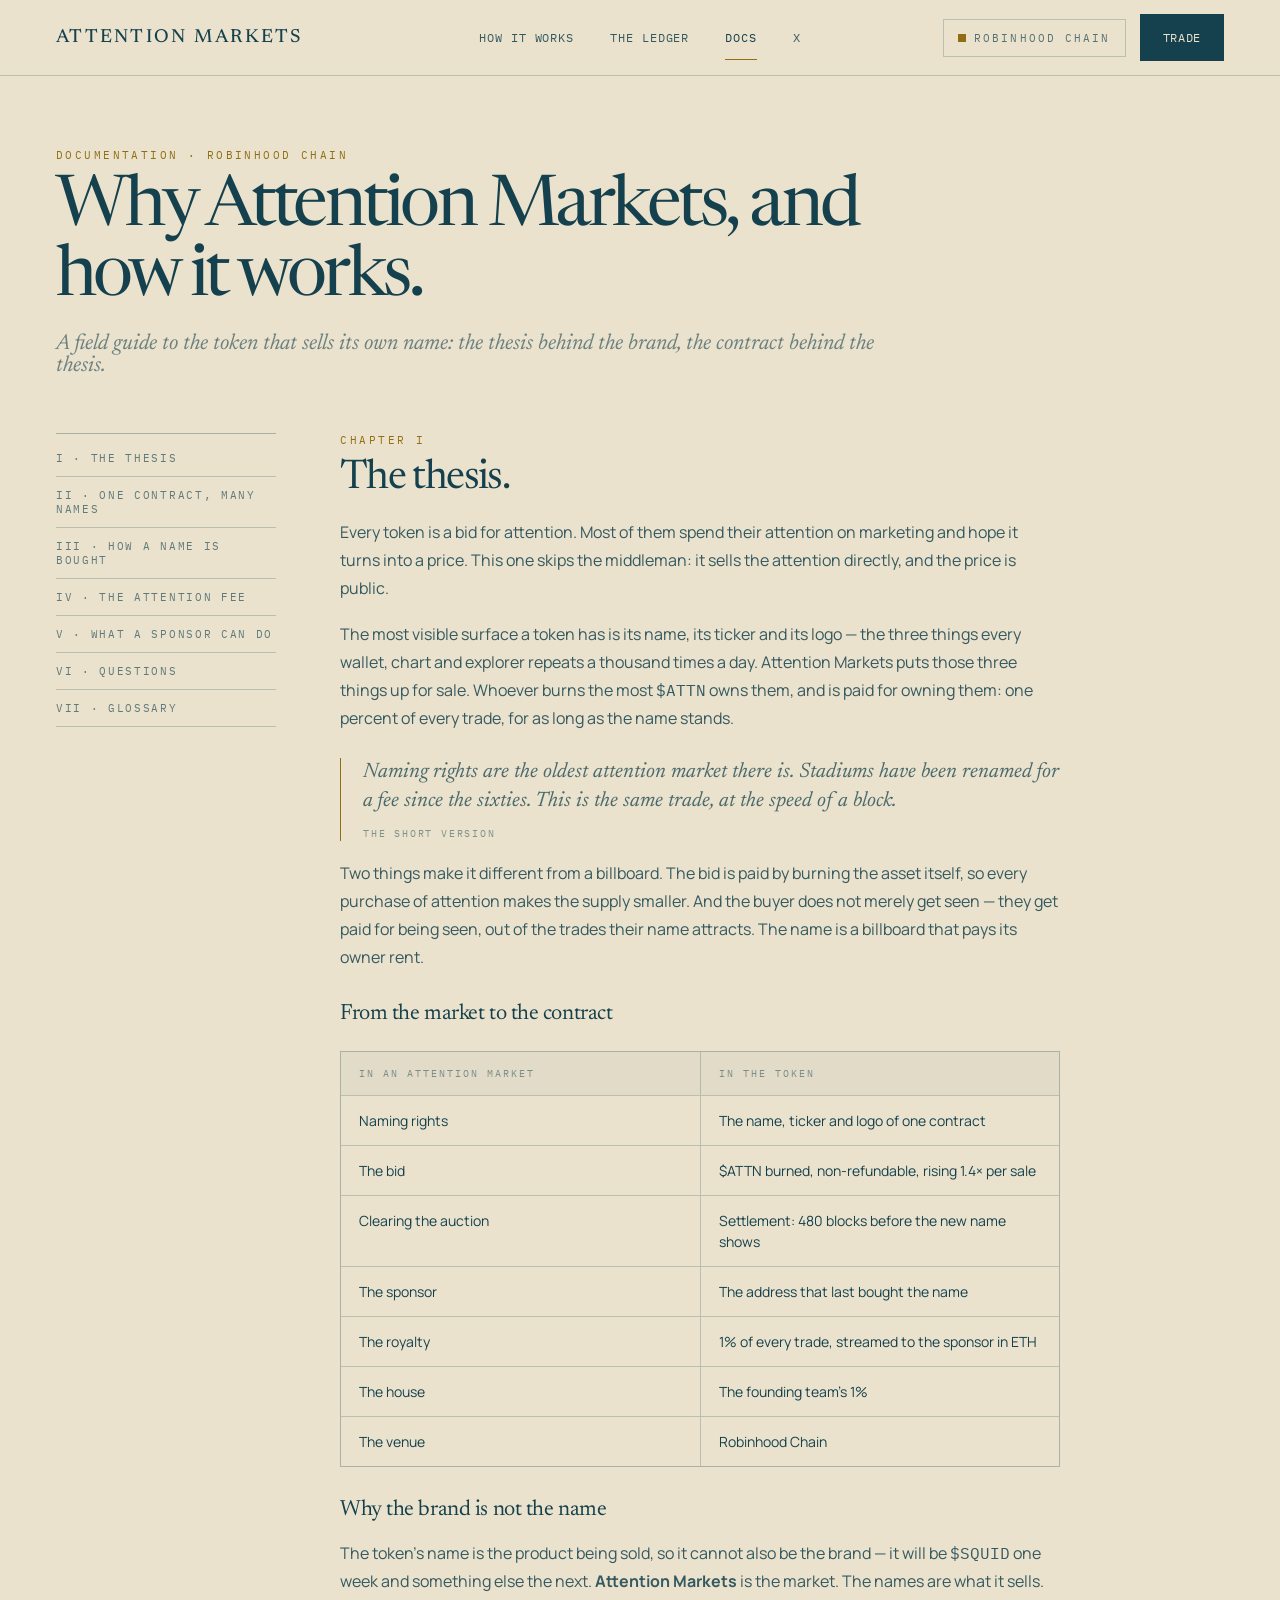
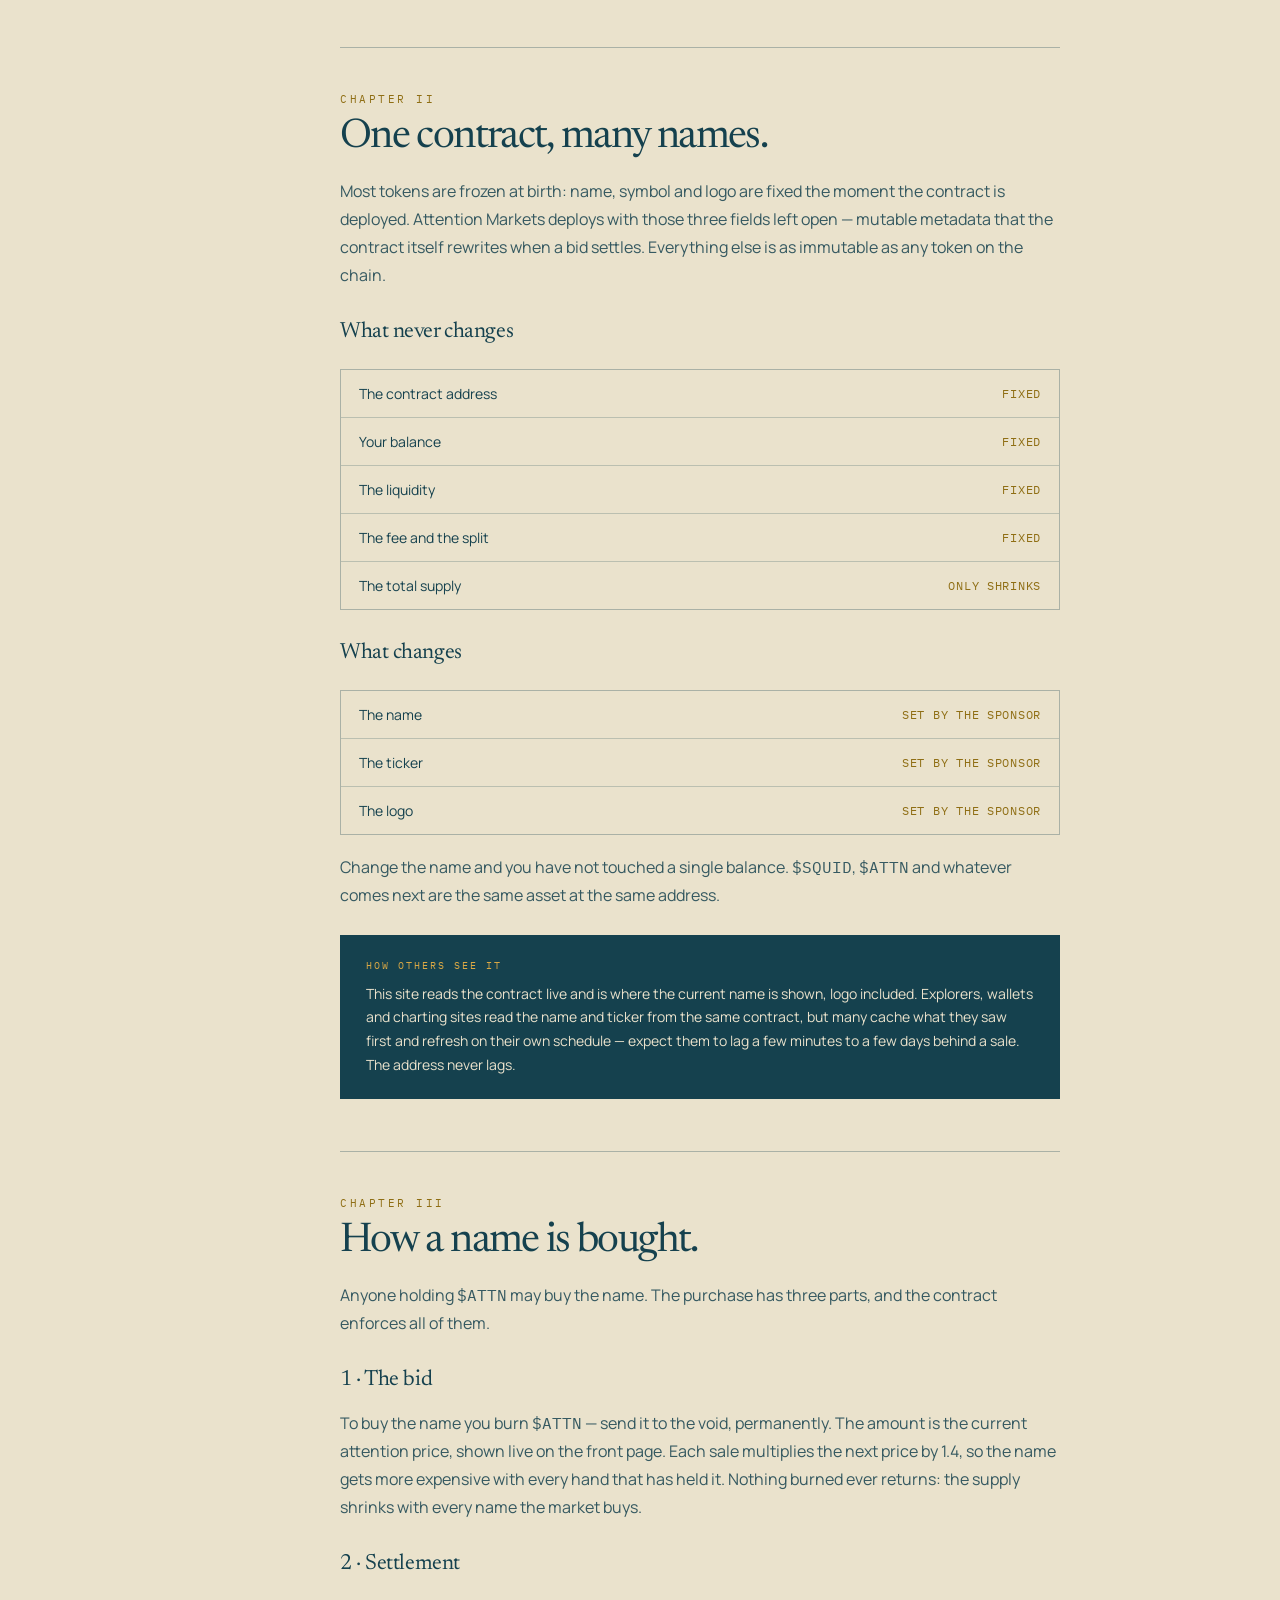
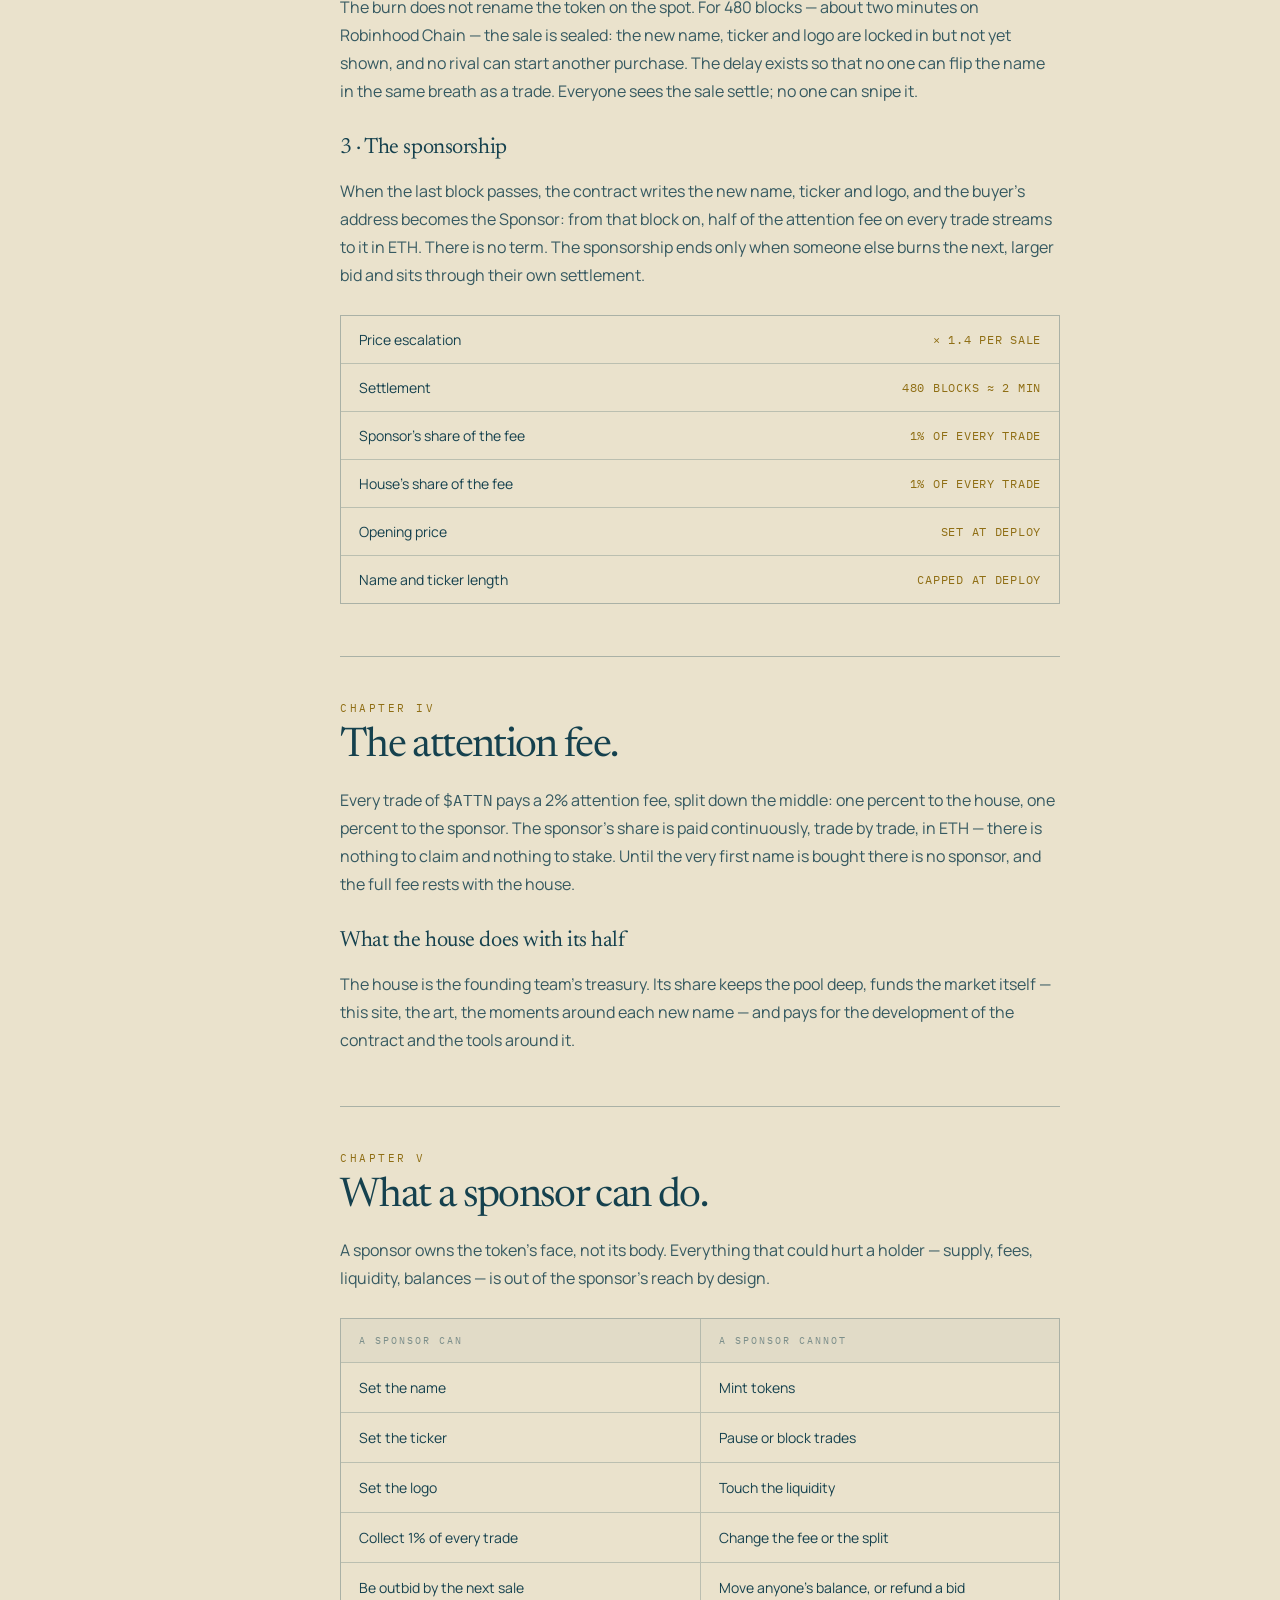
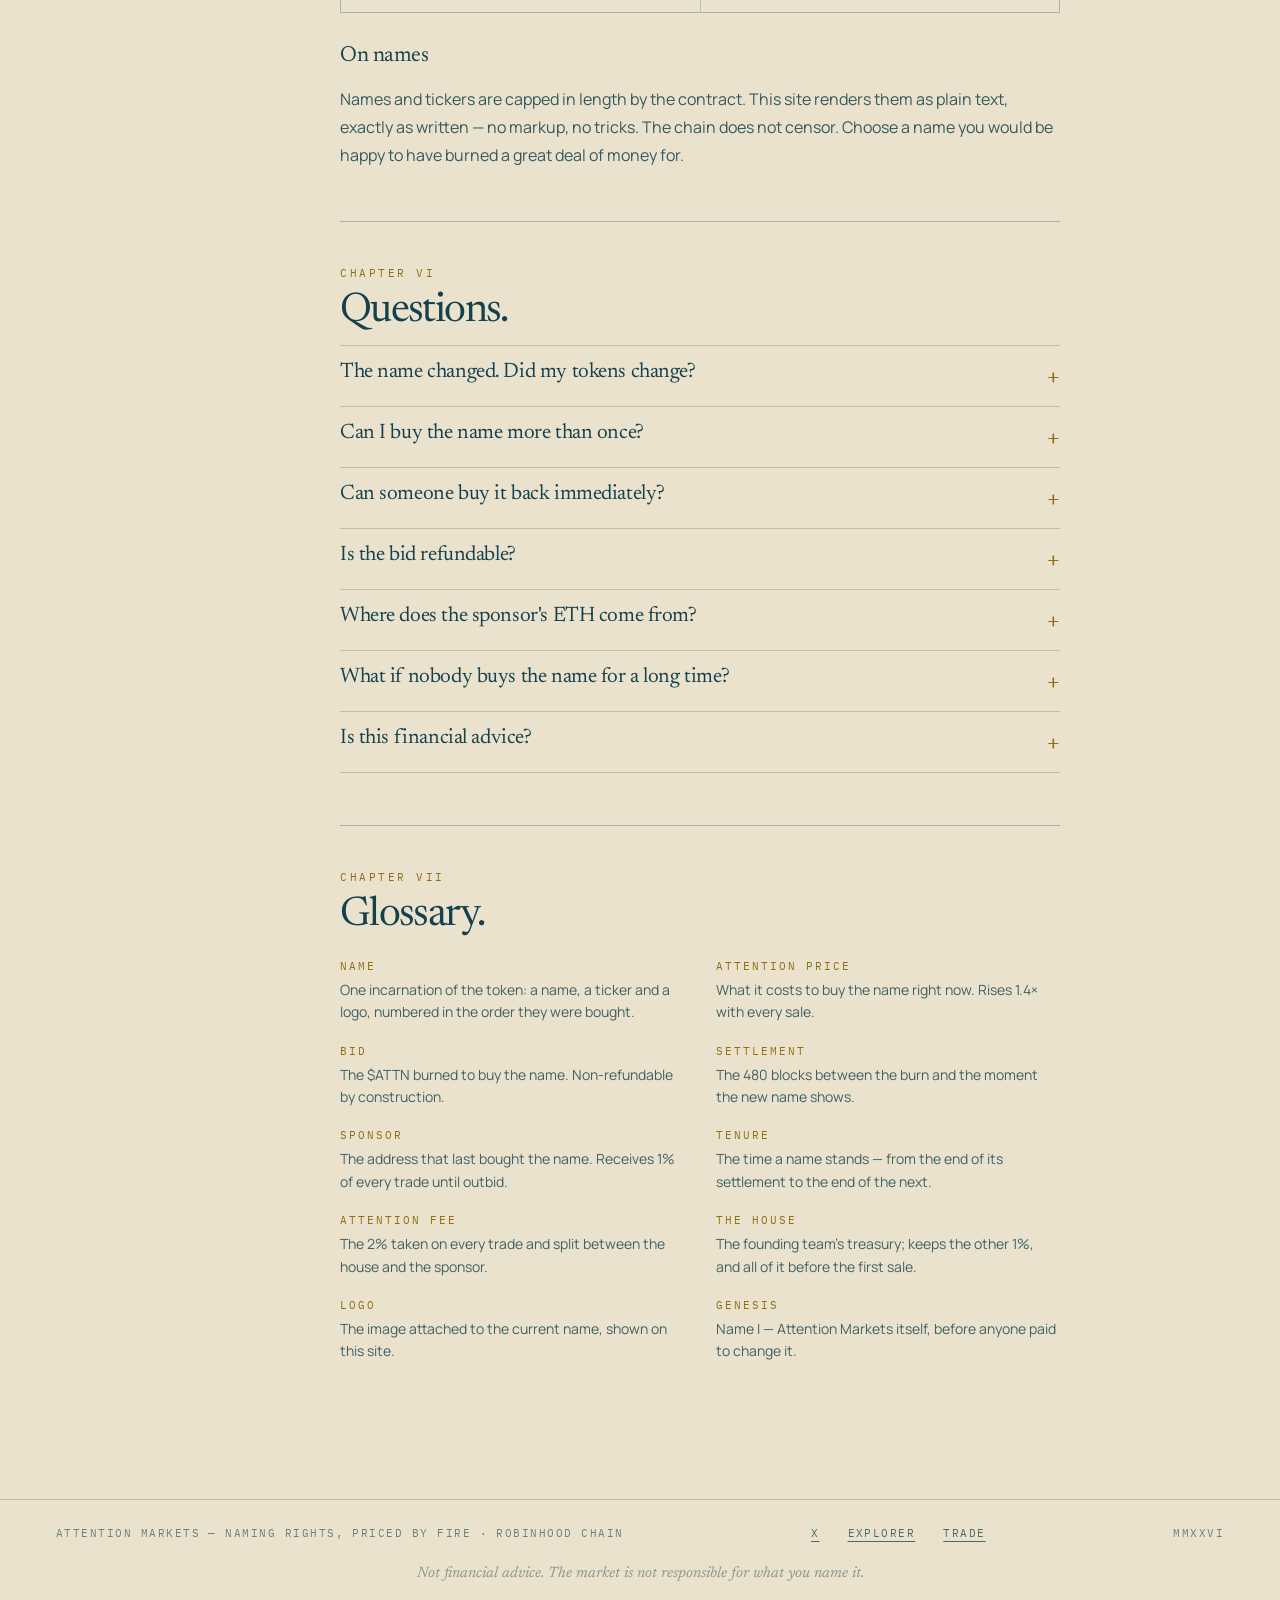
==== commit 4531e0c7: "Rebrand to Attention Markets Same mechanics, new thesis: the name, ticker and logo are naming rights" ====
--- a/docs.html
+++ b/docs.html
@@ -3,8 +3,8 @@
 <head>
   <meta charset="utf-8">
   <meta name="viewport" content="width=device-width, initial-scale=1">
-  <title>Proteus — Docs</title>
-  <meta name="description" content="Why the token is called Proteus, and how the Rite of Capture, the tithe and the forms work on Robinhood Chain.">
+  <title>Attention Markets — Docs</title>
+  <meta name="description" content="Why the token is called Attention Markets, and how buying the name, settlement, the attention fee and sponsorship work on Robinhood Chain.">
   <link rel="icon" type="image/svg+xml" href="assets/favicon.svg">
   <link rel="preconnect" href="https://fonts.googleapis.com">
   <link rel="preconnect" href="https://fonts.gstatic.com" crossorigin>
@@ -14,10 +14,10 @@
 <body>
 
   <nav class="nav">
-    <a class="wordmark" href="index.html">PROTEUS</a>
+    <a class="wordmark" href="index.html">ATTENTION MARKETS</a>
     <div class="nav-links mono">
-      <a href="index.html#rite">THE RITE</a>
-      <a href="index.html#forms">BOOK OF FORMS</a>
+      <a href="index.html#how">HOW IT WORKS</a>
+      <a href="index.html#ledger">THE LEDGER</a>
       <a href="docs.html" class="active">DOCS</a>
       <a href="https://x.com" target="_blank" rel="noopener">X</a>
     </div>
@@ -29,121 +29,121 @@
 
   <header class="docs-head">
     <div class="label mono gold-ink">DOCUMENTATION · ROBINHOOD CHAIN</div>
-    <h1 class="serif">Why Proteus, and how he works.</h1>
-    <p class="sub serif-italic">A field guide to the shapeshifting token: the myth behind the name, the contract behind the myth.</p>
+    <h1 class="serif">Why Attention Markets, and how it works.</h1>
+    <p class="sub serif-italic">A field guide to the token that sells its own name: the thesis behind the brand, the contract behind the thesis.</p>
   </header>
 
   <div class="docs">
     <aside class="toc mono">
-      <a href="#name">I · THE NAME</a>
-      <a href="#contract">II · ONE CONTRACT, MANY FORMS</a>
-      <a href="#rite">III · THE RITE OF CAPTURE</a>
-      <a href="#tithe">IV · THE TITHE</a>
-      <a href="#captor">V · WHAT A CAPTOR CAN DO</a>
+      <a href="#thesis">I · THE THESIS</a>
+      <a href="#contract">II · ONE CONTRACT, MANY NAMES</a>
+      <a href="#buying">III · HOW A NAME IS BOUGHT</a>
+      <a href="#fee">IV · THE ATTENTION FEE</a>
+      <a href="#sponsor">V · WHAT A SPONSOR CAN DO</a>
       <a href="#questions">VI · QUESTIONS</a>
       <a href="#glossary">VII · GLOSSARY</a>
     </aside>
 
     <article class="doc">
 
-      <section class="chapter" id="name">
+      <section class="chapter" id="thesis">
         <div class="chapter-no mono">CHAPTER I</div>
-        <h2 class="serif">The name.</h2>
-        <p>Proteus is the Old Man of the Sea: a minor god in Homer's <em>Odyssey</em> who herds Poseidon's seals and knows everything — the past, the present, the way home. There is only one problem with asking him. He will not answer. Ask, and he changes shape.</p>
-        <blockquote class="quote">He became a lion, a serpent, a leopard, a boar; then running water; then a tall tree in leaf. And still they held him.
-          <cite>AFTER HOMER, ODYSSEY IV — MENELAUS ON THE ISLAND OF PHAROS</cite>
+        <h2 class="serif">The thesis.</h2>
+        <p>Every token is a bid for attention. Most of them spend their attention on marketing and hope it turns into a price. This one skips the middleman: it sells the attention directly, and the price is public.</p>
+        <p>The most visible surface a token has is its name, its ticker and its logo — the three things every wallet, chart and explorer repeats a thousand times a day. Attention Markets puts those three things up for sale. Whoever burns the most <span class="mono">$ATTN</span> owns them, and is paid for owning them: one percent of every trade, for as long as the name stands.</p>
+        <blockquote class="quote">Naming rights are the oldest attention market there is. Stadiums have been renamed for a fee since the sixties. This is the same trade, at the speed of a block.
+          <cite>THE SHORT VERSION</cite>
         </blockquote>
-        <p>In the fourth book, Menelaus is stranded on Pharos on his way home from Troy. Proteus's own daughter tells him the trick: ambush the god at noon, seize him, and hold on. He will become every terrible thing he can think of. Do not let go. When he runs out of shapes and returns to his own, he must speak — and he must tell the truth.</p>
-        <p>That is the whole token. A name that will not sit still, a god that anyone may seize, and a prize that goes only to whoever holds on. English still keeps him in a word: <em>protean</em>, able to take many forms.</p>
-
-        <h3 class="serif">From the myth to the contract</h3>
+        <p>Two things make it different from a billboard. The bid is paid by burning the asset itself, so every purchase of attention makes the supply smaller. And the buyer does not merely get seen — they get paid for being seen, out of the trades their name attracts. The name is a billboard that pays its owner rent.</p>
+
+        <h3 class="serif">From the market to the contract</h3>
         <div class="map">
-          <div class="map-row map-head"><div>IN THE MYTH</div><div>IN THE TOKEN</div></div>
-          <div class="map-row"><div>Proteus, the shapeshifter</div><div>One contract whose name, ticker and face can change</div></div>
-          <div class="map-row"><div>His shapes: lion, serpent, water, tree</div><div>Every form he has worn — the Book of Forms</div></div>
-          <div class="map-row"><div>Menelaus seizes him</div><div>Burning the tribute</div></div>
-          <div class="map-row"><div>Holding on while he thrashes</div><div>The struggle: 480 blocks before the new form takes hold</div></div>
-          <div class="map-row"><div>He yields and speaks</div><div>The new form is written; the captor is crowned</div></div>
-          <div class="map-row"><div>The prize: the way home</div><div>The tithe: 1% of every trade, for as long as the crown lasts</div></div>
-          <div class="map-row"><div>His sea</div><div>Robinhood Chain</div></div>
-        </div>
-
-        <h3 class="serif">Proteus or Protheus?</h3>
-        <p>The engraving on the front page reads <span class="mono">PROTHEVS</span>. That is not a typo — it is sixteenth-century Latin, where V stood for U and an extra H was a fashionable way to make a Greek name look more Greek. The Greek itself is Πρωτεύς: no theta, no H. The token is <strong>Proteus</strong>. The old spelling stays on the print, where it belongs.</p>
+          <div class="map-row map-head"><div>IN AN ATTENTION MARKET</div><div>IN THE TOKEN</div></div>
+          <div class="map-row"><div>Naming rights</div><div>The name, ticker and logo of one contract</div></div>
+          <div class="map-row"><div>The bid</div><div>$ATTN burned, non-refundable, rising 1.4× per sale</div></div>
+          <div class="map-row"><div>Clearing the auction</div><div>Settlement: 480 blocks before the new name shows</div></div>
+          <div class="map-row"><div>The sponsor</div><div>The address that last bought the name</div></div>
+          <div class="map-row"><div>The royalty</div><div>1% of every trade, streamed to the sponsor in ETH</div></div>
+          <div class="map-row"><div>The house</div><div>The founding team's 1%</div></div>
+          <div class="map-row"><div>The venue</div><div>Robinhood Chain</div></div>
+        </div>
+
+        <h3 class="serif">Why the brand is not the name</h3>
+        <p>The token's name is the product being sold, so it cannot also be the brand — it will be <span class="mono">$SQUID</span> one week and something else the next. <strong>Attention Markets</strong> is the market. The names are what it sells.</p>
       </section>
 
       <section class="chapter" id="contract">
         <div class="chapter-no mono">CHAPTER II</div>
-        <h2 class="serif">One contract, many forms.</h2>
-        <p>Most tokens are frozen at birth: name, symbol and logo are fixed the moment the contract is deployed. Proteus deploys with those three fields left open — mutable metadata that the contract itself rewrites when the Rite is performed. Everything else is as immutable as any token on the chain.</p>
+        <h2 class="serif">One contract, many names.</h2>
+        <p>Most tokens are frozen at birth: name, symbol and logo are fixed the moment the contract is deployed. Attention Markets deploys with those three fields left open — mutable metadata that the contract itself rewrites when a bid settles. Everything else is as immutable as any token on the chain.</p>
 
         <h3 class="serif">What never changes</h3>
         <div class="params">
           <div class="param"><span>The contract address</span><b>FIXED</b></div>
           <div class="param"><span>Your balance</span><b>FIXED</b></div>
           <div class="param"><span>The liquidity</span><b>FIXED</b></div>
-          <div class="param"><span>The fee rules and the split</span><b>FIXED</b></div>
+          <div class="param"><span>The fee and the split</span><b>FIXED</b></div>
           <div class="param"><span>The total supply</span><b>ONLY SHRINKS</b></div>
         </div>
 
         <h3 class="serif">What changes</h3>
         <div class="params">
-          <div class="param"><span>The name</span><b>SET BY THE CAPTOR</b></div>
-          <div class="param"><span>The ticker</span><b>SET BY THE CAPTOR</b></div>
-          <div class="param"><span>The face</span><b>SET BY THE CAPTOR</b></div>
-        </div>
-        <p>Change the name and you have not touched a single balance. <span class="mono">$SQUID</span>, <span class="mono">$PROTEUS</span> and whatever comes next are the same asset at the same address.</p>
+          <div class="param"><span>The name</span><b>SET BY THE SPONSOR</b></div>
+          <div class="param"><span>The ticker</span><b>SET BY THE SPONSOR</b></div>
+          <div class="param"><span>The logo</span><b>SET BY THE SPONSOR</b></div>
+        </div>
+        <p>Change the name and you have not touched a single balance. <span class="mono">$SQUID</span>, <span class="mono">$ATTN</span> and whatever comes next are the same asset at the same address.</p>
 
         <div class="note">
-          <span class="mono">HOW OTHERS SEE HIM</span>
-          This site reads the contract live and is the stage where the current form is shown, face included. Explorers, wallets and charting sites read the name and ticker from the same contract, but many cache what they saw first and refresh on their own schedule — expect them to lag a few minutes to a few days behind a capture. The address never lags.
-        </div>
-      </section>
-
-      <section class="chapter" id="rite">
+          <span class="mono">HOW OTHERS SEE IT</span>
+          This site reads the contract live and is where the current name is shown, logo included. Explorers, wallets and charting sites read the name and ticker from the same contract, but many cache what they saw first and refresh on their own schedule — expect them to lag a few minutes to a few days behind a sale. The address never lags.
+        </div>
+      </section>
+
+      <section class="chapter" id="buying">
         <div class="chapter-no mono">CHAPTER III</div>
-        <h2 class="serif">The Rite of Capture.</h2>
-        <p>Anyone holding <span class="mono">$PROTEUS</span> may perform the Rite. It has three parts, and the contract enforces all of them.</p>
-
-        <h3 class="serif">1 · The tribute</h3>
-        <p>To seize the god you burn <span class="mono">$PROTEUS</span> — send it to the void, permanently. The amount is the current tribute, shown live on the front page. Each successful capture multiplies the next tribute by 1.4, so the crown gets more expensive with every hand that has held it. Nothing burned ever returns: the supply shrinks with every form he takes.</p>
-
-        <h3 class="serif">2 · The struggle</h3>
-        <p>The burn does not rename him on the spot. For 480 blocks — about two minutes on Robinhood Chain — the capture is sealed: the new name, ticker and face are locked in but not yet shown, and no rival can start another capture. The delay exists so that no one can flip the name in the same breath as a trade. Everyone sees the struggle; no one can snipe it.</p>
-
-        <h3 class="serif">3 · The reign</h3>
-        <p>When the last block passes, the god yields. The contract writes the new name, ticker and face, and the captor's address becomes the Captor: from that block on, half of the tithe on every trade streams to it in ETH. There is no term. The reign ends only when someone else burns the next tribute and holds on through their own struggle.</p>
+        <h2 class="serif">How a name is bought.</h2>
+        <p>Anyone holding <span class="mono">$ATTN</span> may buy the name. The purchase has three parts, and the contract enforces all of them.</p>
+
+        <h3 class="serif">1 · The bid</h3>
+        <p>To buy the name you burn <span class="mono">$ATTN</span> — send it to the void, permanently. The amount is the current attention price, shown live on the front page. Each sale multiplies the next price by 1.4, so the name gets more expensive with every hand that has held it. Nothing burned ever returns: the supply shrinks with every name the market buys.</p>
+
+        <h3 class="serif">2 · Settlement</h3>
+        <p>The burn does not rename the token on the spot. For 480 blocks — about two minutes on Robinhood Chain — the sale is sealed: the new name, ticker and logo are locked in but not yet shown, and no rival can start another purchase. The delay exists so that no one can flip the name in the same breath as a trade. Everyone sees the sale settle; no one can snipe it.</p>
+
+        <h3 class="serif">3 · The sponsorship</h3>
+        <p>When the last block passes, the contract writes the new name, ticker and logo, and the buyer's address becomes the Sponsor: from that block on, half of the attention fee on every trade streams to it in ETH. There is no term. The sponsorship ends only when someone else burns the next, larger bid and sits through their own settlement.</p>
 
         <div class="params">
-          <div class="param"><span>Tribute escalation</span><b>× 1.4 PER CAPTURE</b></div>
-          <div class="param"><span>Struggle</span><b>480 BLOCKS ≈ 2 MIN</b></div>
-          <div class="param"><span>Captor's share of the tithe</span><b>1% OF EVERY TRADE</b></div>
-          <div class="param"><span>Temple's share of the tithe</span><b>1% OF EVERY TRADE</b></div>
-          <div class="param"><span>Opening tribute</span><b>SET AT DEPLOY</b></div>
+          <div class="param"><span>Price escalation</span><b>× 1.4 PER SALE</b></div>
+          <div class="param"><span>Settlement</span><b>480 BLOCKS ≈ 2 MIN</b></div>
+          <div class="param"><span>Sponsor's share of the fee</span><b>1% OF EVERY TRADE</b></div>
+          <div class="param"><span>House's share of the fee</span><b>1% OF EVERY TRADE</b></div>
+          <div class="param"><span>Opening price</span><b>SET AT DEPLOY</b></div>
           <div class="param"><span>Name and ticker length</span><b>CAPPED AT DEPLOY</b></div>
         </div>
       </section>
 
-      <section class="chapter" id="tithe">
+      <section class="chapter" id="fee">
         <div class="chapter-no mono">CHAPTER IV</div>
-        <h2 class="serif">The tithe.</h2>
-        <p>Every trade of <span class="mono">$PROTEUS</span> pays a 2% tithe, split down the middle: one percent to the Temple, one percent to the Captor. The Captor's share is paid continuously, trade by trade, in ETH — there is no prize to claim and nothing to stake. Until the very first capture there is no Captor, and the full tithe rests with the Temple.</p>
-
-        <h3 class="serif">What the Temple does with its half</h3>
-        <p>The Temple is the founding team's treasury. Its share keeps the pool deep, funds the rituals — this site, the art, the events around each new form — and pays for the development of the contract and the tools around it.</p>
-      </section>
-
-      <section class="chapter" id="captor">
+        <h2 class="serif">The attention fee.</h2>
+        <p>Every trade of <span class="mono">$ATTN</span> pays a 2% attention fee, split down the middle: one percent to the house, one percent to the sponsor. The sponsor's share is paid continuously, trade by trade, in ETH — there is nothing to claim and nothing to stake. Until the very first name is bought there is no sponsor, and the full fee rests with the house.</p>
+
+        <h3 class="serif">What the house does with its half</h3>
+        <p>The house is the founding team's treasury. Its share keeps the pool deep, funds the market itself — this site, the art, the moments around each new name — and pays for the development of the contract and the tools around it.</p>
+      </section>
+
+      <section class="chapter" id="sponsor">
         <div class="chapter-no mono">CHAPTER V</div>
-        <h2 class="serif">What a captor can do.</h2>
-        <p>A captor owns the god's face, not his body. Everything that could hurt a holder — supply, fees, liquidity, balances — is out of the Rite's reach by design.</p>
+        <h2 class="serif">What a sponsor can do.</h2>
+        <p>A sponsor owns the token's face, not its body. Everything that could hurt a holder — supply, fees, liquidity, balances — is out of the sponsor's reach by design.</p>
         <div class="map">
-          <div class="map-row map-head"><div>A CAPTOR CAN</div><div>A CAPTOR CANNOT</div></div>
+          <div class="map-row map-head"><div>A SPONSOR CAN</div><div>A SPONSOR CANNOT</div></div>
           <div class="map-row"><div>Set the name</div><div>Mint tokens</div></div>
           <div class="map-row"><div>Set the ticker</div><div>Pause or block trades</div></div>
-          <div class="map-row"><div>Set the face</div><div>Touch the liquidity</div></div>
-          <div class="map-row"><div>Collect 1% of every trade</div><div>Change the fees or the split</div></div>
-          <div class="map-row"><div>Be dethroned by the next tribute</div><div>Move anyone's balance, or refund the tribute</div></div>
+          <div class="map-row"><div>Set the logo</div><div>Touch the liquidity</div></div>
+          <div class="map-row"><div>Collect 1% of every trade</div><div>Change the fee or the split</div></div>
+          <div class="map-row"><div>Be outbid by the next sale</div><div>Move anyone's balance, or refund a bid</div></div>
         </div>
 
         <h3 class="serif">On names</h3>
@@ -159,28 +159,28 @@
             <p>No. Same contract, same balance, same liquidity — only the metadata moved. If your wallet still shows the old ticker, it has cached it; the address is what matters.</p>
           </details>
           <details>
-            <summary>Can I capture him more than once?</summary>
-            <p>As often as you can pay. Each capture costs 1.4× the last one, whoever performed it.</p>
-          </details>
-          <details>
-            <summary>Can someone capture him back immediately?</summary>
-            <p>Only by burning the next, larger tribute and sitting through their own 480-block struggle. While a struggle is running, no one can start another.</p>
-          </details>
-          <details>
-            <summary>Is the tribute refundable?</summary>
-            <p>No. The burn happens first and is ash the moment the transaction confirms. There is no abandoning a capture — only the struggle, then the reign.</p>
-          </details>
-          <details>
-            <summary>Where does the Captor's ETH come from?</summary>
-            <p>From the tithe on each trade, streamed to the Captor's address as trades happen. Nothing to claim, nothing to stake, nothing to be front-run.</p>
-          </details>
-          <details>
-            <summary>What if nobody captures him for a long time?</summary>
-            <p>The reign simply continues and the Captor keeps collecting. The tribute stays where the last capture left it.</p>
+            <summary>Can I buy the name more than once?</summary>
+            <p>As often as you can pay. Each sale costs 1.4× the last one, whoever made it.</p>
+          </details>
+          <details>
+            <summary>Can someone buy it back immediately?</summary>
+            <p>Only by burning the next, larger bid and sitting through their own 480-block settlement. While a settlement is running, no one can start another sale.</p>
+          </details>
+          <details>
+            <summary>Is the bid refundable?</summary>
+            <p>No. The burn happens first and is gone the moment the transaction confirms. There is no cancelling a purchase — only settlement, then sponsorship.</p>
+          </details>
+          <details>
+            <summary>Where does the sponsor's ETH come from?</summary>
+            <p>From the attention fee on each trade, streamed to the sponsor's address as trades happen. Nothing to claim, nothing to stake, nothing to be front-run.</p>
+          </details>
+          <details>
+            <summary>What if nobody buys the name for a long time?</summary>
+            <p>The sponsorship simply continues and the sponsor keeps collecting. The price stays where the last sale left it.</p>
           </details>
           <details>
             <summary>Is this financial advice?</summary>
-            <p>No. It is a myth with a contract attached. Read the contract, mind the tithe, and never burn what you cannot afford to lose.</p>
+            <p>No. It is a market with a contract attached. Read the contract, mind the fee, and never burn what you cannot afford to lose.</p>
           </details>
         </div>
       </section>
@@ -189,16 +189,16 @@
         <div class="chapter-no mono">CHAPTER VII</div>
         <h2 class="serif">Glossary.</h2>
         <dl class="gloss">
-          <div><dt>FORM</dt><dd>One incarnation of the token: a name, a ticker and a face, numbered in the order they were worn.</dd></div>
-          <div><dt>THE RITE</dt><dd>The full act of renaming him — tribute, struggle, reign.</dd></div>
-          <div><dt>TRIBUTE</dt><dd>The amount of $PROTEUS burned to seize him. Rises 1.4× with every capture.</dd></div>
-          <div><dt>STRUGGLE</dt><dd>The 480 blocks between the burn and the moment the new form takes hold.</dd></div>
-          <div><dt>CAPTOR</dt><dd>The address that last completed the Rite. Receives 1% of every trade until dethroned.</dd></div>
-          <div><dt>REIGN</dt><dd>The time a form stands — from the end of its struggle to the end of the next.</dd></div>
-          <div><dt>TITHE</dt><dd>The 2% taken on every trade and split between the Temple and the Captor.</dd></div>
-          <div><dt>TEMPLE</dt><dd>The founding team's treasury; keeps the other 1%, and all of it before the first capture.</dd></div>
-          <div><dt>FACE</dt><dd>The image attached to the current form, shown on this site.</dd></div>
-          <div><dt>GENESIS</dt><dd>Form I — Proteus himself, before any mortal named him.</dd></div>
+          <div><dt>NAME</dt><dd>One incarnation of the token: a name, a ticker and a logo, numbered in the order they were bought.</dd></div>
+          <div><dt>ATTENTION PRICE</dt><dd>What it costs to buy the name right now. Rises 1.4× with every sale.</dd></div>
+          <div><dt>BID</dt><dd>The $ATTN burned to buy the name. Non-refundable by construction.</dd></div>
+          <div><dt>SETTLEMENT</dt><dd>The 480 blocks between the burn and the moment the new name shows.</dd></div>
+          <div><dt>SPONSOR</dt><dd>The address that last bought the name. Receives 1% of every trade until outbid.</dd></div>
+          <div><dt>TENURE</dt><dd>The time a name stands — from the end of its settlement to the end of the next.</dd></div>
+          <div><dt>ATTENTION FEE</dt><dd>The 2% taken on every trade and split between the house and the sponsor.</dd></div>
+          <div><dt>THE HOUSE</dt><dd>The founding team's treasury; keeps the other 1%, and all of it before the first sale.</dd></div>
+          <div><dt>LOGO</dt><dd>The image attached to the current name, shown on this site.</dd></div>
+          <div><dt>GENESIS</dt><dd>Name I — Attention Markets itself, before anyone paid to change it.</dd></div>
         </dl>
       </section>
 
@@ -206,7 +206,7 @@
   </div>
 
   <footer class="footer">
-    <div class="mono">PROTEUS — A LIVING EXPERIMENT IN MUTABLE METADATA · ROBINHOOD CHAIN</div>
+    <div class="mono">ATTENTION MARKETS — NAMING RIGHTS, PRICED BY FIRE · ROBINHOOD CHAIN</div>
     <div class="mono footer-links">
       <a href="https://x.com" target="_blank" rel="noopener">X</a>
       <a href="#">EXPLORER</a>
@@ -214,7 +214,7 @@
     </div>
     <div class="mono">MMXXVI</div>
   </footer>
-  <p class="legal serif-italic">Not financial advice. The god is not responsible for the names mortals give him.</p>
+  <p class="legal serif-italic">Not financial advice. The market is not responsible for what you name it.</p>
 
 </body>
 </html>
--- a/styles.css
+++ b/styles.css
@@ -31,6 +31,7 @@
 .serif { font-family: var(--serif); font-weight: 400; }
 .serif-italic { font-family: var(--serif); font-style: italic; font-weight: 400; }
 .gold { color: var(--gold); font-weight: 400; }
+.gold-ink { color: var(--gold-ink); }
 .right { text-align: right; }
 
 /* ---------- nav ---------- */
@@ -39,9 +40,9 @@
   position: sticky;
   top: 0;
   z-index: 30;
-  display: flex;
-  align-items: center;
-  justify-content: space-between;
+  display: grid;
+  grid-template-columns: 1fr auto 1fr;
+  align-items: center;
   gap: 24px;
   padding: 14px 56px;
   background: var(--paper);
@@ -49,26 +50,29 @@
 }
 
 .wordmark {
+  justify-self: start;
   font-family: var(--serif);
-  font-size: 21px;
+  font-size: 19px;
   font-weight: 500;
   letter-spacing: 0.12em;
-}
-
-.nav-links { display: flex; align-items: center; gap: 36px; }
+  white-space: nowrap;
+}
+
+.nav-links { display: flex; align-items: center; justify-content: center; gap: 36px; }
 
 .nav-links a {
   font-size: 11.5px;
   letter-spacing: 0.08em;
   color: rgba(21, 65, 78, 0.85);
   padding: 15px 0;
+  white-space: nowrap;
 }
 
 .nav-links a:hover { color: var(--gold-ink); }
 
 .nav-links a.active { color: var(--ink); border-bottom: 1px solid var(--gold-ink); padding-bottom: 14px; }
 
-.nav-right { display: flex; align-items: center; gap: 14px; }
+.nav-right { display: flex; align-items: center; gap: 14px; justify-self: end; }
 
 .net {
   display: inline-flex;
@@ -79,6 +83,7 @@
   color: rgba(21, 65, 78, 0.7);
   border: 1px solid var(--hair-ink);
   padding: 11px 14px;
+  white-space: nowrap;
 }
 
 .net .live-dot { background: var(--gold-ink); }
@@ -100,11 +105,11 @@
 .btn-ink { background: var(--ink); color: var(--paper); }
 .btn-ink:hover { background: var(--ink-deep); }
 
-.btn-paper { background: var(--paper); color: var(--ink); }
-.btn-paper:hover { background: #F2EBD8; }
-
 .btn-ghost { background: transparent; border-color: rgba(234, 226, 204, 0.45); color: var(--paper); }
 .btn-ghost:hover { border-color: var(--paper); }
+
+.btn-ghost-ink { background: transparent; border-color: var(--hair-ink-strong); color: var(--ink); }
+.btn-ghost-ink:hover { border-color: var(--ink); }
 
 /* ---------- utility bar ---------- */
 
@@ -146,72 +151,98 @@
   font-weight: 400;
 }
 
-.plate { position: relative; margin: 44px auto 0 auto; }
-
-/* The god's other shapes drift beside the plate; multiply blends their white paper into ours. */
-.visions { position: absolute; top: 0; left: 50%; width: 380px; margin-left: -190px; height: 100%; pointer-events: none; }
-
-.vision {
+.skin { display: flex; flex-direction: column; align-items: center; gap: 14px; margin-top: 40px; }
+
+.label { font-size: 11px; letter-spacing: 0.22em; }
+
+/* The board: a split-flap display that carries the current name and flips when a new one settles. */
+.board {
+  display: inline-block;
+  padding: 18px 20px;
+  background: var(--ink-deep);
+  border: 1px solid rgba(21, 65, 78, 0.5);
+  box-shadow: 0 30px 70px rgba(12, 47, 58, 0.25);
+  max-width: 100%;
+  overflow: hidden;
+}
+
+.board-row { display: flex; gap: 5px; justify-content: center; }
+
+.tile {
+  position: relative;
+  display: flex;
+  align-items: center;
+  justify-content: center;
+  width: clamp(24px, 3.2vw, 46px);
+  height: clamp(36px, 4.8vw, 68px);
+  background: #10333D;
+  color: var(--paper);
+  font-family: var(--mono);
+  font-size: clamp(18px, 2.5vw, 36px);
+  font-weight: 500;
+  box-shadow: inset 0 -1px 0 rgba(0, 0, 0, 0.45), inset 0 1px 0 rgba(255, 255, 255, 0.05);
+}
+
+.tile::after {
+  content: '';
   position: absolute;
-  height: 250px;
-  width: auto;
-  mix-blend-mode: multiply;
-  opacity: 0.9;
-  transform: rotate(var(--r));
-  animation: drift var(--d) ease-in-out infinite;
-  animation-delay: var(--delay);
-}
-
-.vision-4 { left: -440px; top: -10px; height: 265px; --r: -5deg; --d: 9s; --delay: 0s; }
-.vision-2 { right: -430px; top: 20px; height: 250px; --r: 4deg; --d: 11s; --delay: -3s; }
-.vision-3 { left: -400px; top: 290px; height: 245px; --r: 3deg; --d: 10s; --delay: -5s; }
-.vision-1 { right: -405px; top: 300px; height: 255px; --r: -4deg; --d: 8s; --delay: -2s; }
-
-@keyframes drift {
-  0%, 100% { transform: translateY(0) rotate(var(--r)); }
-  50% { transform: translateY(-12px) rotate(calc(var(--r) + 1.5deg)); }
-}
-
-.plate-frame {
-  position: relative;
-  width: 380px;
-  max-width: 84vw;
-  margin: 0 auto;
-  border: 1px solid rgba(21, 65, 78, 0.35);
-  box-shadow: 0 30px 70px rgba(12, 47, 58, 0.22);
-  isolation: isolate;
-  line-height: 0;
-}
-
-.plate-img { display: block; width: 100%; height: auto; }
-
-/* Only the figure gets tinted: the alpha mask is the exact silhouette, stretched to the image box. */
-.plate-tint {
-  position: absolute;
-  top: 0;
   left: 0;
   right: 0;
-  bottom: 0;
-  background: rgb(78, 143, 126);
-  opacity: 0;
-  mix-blend-mode: color;
-  pointer-events: none;
-  -webkit-mask-image: url(assets/proteus-mask.png);
-  mask-image: url(assets/proteus-mask.png);
-  -webkit-mask-size: 100% 100%;
-  mask-size: 100% 100%;
-  -webkit-mask-repeat: no-repeat;
-  mask-repeat: no-repeat;
-}
-
-.plate figcaption {
+  top: 50%;
+  height: 1px;
+  background: rgba(0, 0, 0, 0.6);
+}
+
+.tile.flip { animation: flip 0.14s linear; }
+
+@keyframes flip {
+  0% { transform: scaleY(1); }
+  50% { transform: scaleY(0.12); }
+  100% { transform: scaleY(1); }
+}
+
+.board-caption {
+  margin: 34px 0 0 0;
   font-size: 10px;
   letter-spacing: 0.2em;
   color: rgba(21, 65, 78, 0.55);
-  margin-top: 18px;
-}
-
-/* ---------- current-form panel ---------- */
+}
+
+.skin-sub { margin: 0; font-size: 20px; color: rgba(21, 65, 78, 0.6); }
+
+.skin-ticker { font-size: 13px; letter-spacing: 0.12em; color: var(--gold-ink); font-style: normal; }
+
+.skin-cta { display: flex; align-items: stretch; justify-content: center; flex-wrap: wrap; gap: 14px; margin-top: 10px; }
+
+.capture {
+  display: flex;
+  flex-direction: column;
+  align-items: center;
+  gap: 7px;
+  background: var(--ink);
+  color: var(--paper);
+  border: 2px solid var(--gold-ink);
+  padding: 18px 44px;
+  cursor: pointer;
+  animation: beckon 2.8s ease-in-out infinite;
+}
+
+.capture:hover { background: var(--ink-deep); }
+
+.capture-main { font-size: 15px; letter-spacing: 0.24em; }
+
+.capture-sub { font-size: 10px; letter-spacing: 0.14em; color: rgba(234, 226, 204, 0.7); }
+
+.capture-sub b { font-weight: 400; color: var(--gold); }
+
+@keyframes beckon {
+  0%, 100% { box-shadow: 0 0 0 0 rgba(143, 110, 20, 0.35); }
+  50% { box-shadow: 0 0 0 12px rgba(143, 110, 20, 0); }
+}
+
+.demo-note-ink { font-size: 10px; letter-spacing: 0.1em; color: rgba(21, 65, 78, 0.4); }
+
+/* ---------- market panel ---------- */
 
 .panel {
   display: grid;
@@ -223,24 +254,15 @@
   padding: 56px;
 }
 
-.label { font-size: 11px; letter-spacing: 0.22em; }
-
-.panel-name {
-  margin: 16px 0 0 0;
-  font-size: clamp(52px, 6vw, 88px);
-  line-height: 1.02;
-  letter-spacing: -0.04em;
-  font-weight: 400;
-  overflow-wrap: anywhere;
-}
-
-.panel-sub { margin: 14px 0 0 0; font-size: 20px; color: rgba(234, 226, 204, 0.6); }
+.panel-left { display: flex; flex-direction: column; gap: 16px; }
+
+.panel-lead { font-size: 17px; }
 
 .panel-right { display: flex; flex-direction: column; gap: 20px; }
 
 .body { margin: 0; font-size: 15px; line-height: 1.75; }
 
-.panel-right .body { color: rgba(234, 226, 204, 0.85); }
+.panel .body { color: rgba(234, 226, 204, 0.85); }
 
 .panel-stats {
   display: flex;
@@ -250,10 +272,6 @@
   font-size: 11.5px;
   color: rgba(234, 226, 204, 0.6);
 }
-
-.cta-row { display: flex; flex-wrap: wrap; gap: 14px; }
-
-.demo-note { font-size: 10px; letter-spacing: 0.1em; color: rgba(234, 226, 204, 0.35); margin-top: -8px; }
 
 .ca {
   display: inline-flex;
@@ -272,6 +290,10 @@
 
 .fine { margin: 0; font-size: 15px; color: rgba(234, 226, 204, 0.5); }
 
+.link-paper { color: var(--paper); }
+
+.link-paper:hover { color: var(--gold); }
+
 /* ---------- sections ---------- */
 
 .section { padding: 84px 56px 0 56px; }
@@ -305,7 +327,7 @@
 
 .link-u:hover { color: var(--gold-ink); }
 
-/* ---------- rite band ---------- */
+/* ---------- how it works ---------- */
 
 .rite-band {
   display: grid;
@@ -364,7 +386,7 @@
   color: rgba(21, 65, 78, 0.6);
 }
 
-/* ---------- book of forms ---------- */
+/* ---------- the ledger ---------- */
 
 .medal {
   position: relative;
@@ -393,8 +415,6 @@
 
 .medal svg { width: 46%; height: 46%; }
 
-.medal-face { position: absolute; top: 0; left: 0; right: 0; bottom: 0; background-repeat: no-repeat; }
-
 .medal-sigil { letter-spacing: 0.04em; color: var(--ink); }
 
 .medal-gold { border-color: var(--gold-ink); box-shadow: 0 0 0 5px rgba(143, 110, 20, 0.12); }
@@ -434,8 +454,6 @@
 .fstat-l { font-size: 9.5px; letter-spacing: 0.2em; color: rgba(21, 65, 78, 0.5); }
 
 .fstat-v { font-size: 13px; margin-top: 6px; }
-
-.gold-ink { color: var(--gold-ink); }
 
 .feature-link { display: inline-block; margin-top: 24px; }
 
@@ -551,7 +569,7 @@
   text-align: center;
 }
 
-/* ---------- metamorphosis overlay ---------- */
+/* ---------- settling overlay ---------- */
 
 .meta-overlay {
   position: fixed;
@@ -781,21 +799,22 @@
   .rite-col + .rite-col { border-left: none; border-top: 1px solid var(--hair-paper); }
   .stats-band { grid-template-columns: 1fr; }
   .stat + .stat { border-left: none; border-top: 1px solid var(--hair-paper); }
+  .footer { padding: 22px 24px; }
+  .legal { padding: 0 24px 28px 24px; }
   .net { display: none; }
-  .visions { display: none; }
+  .feature { grid-template-columns: 1fr; padding: 28px; gap: 28px; }
+  .feature-stats { grid-template-columns: repeat(2, minmax(0, 1fr)); }
+  .history-grid { grid-template-columns: repeat(2, minmax(0, 1fr)); }
   .docs { grid-template-columns: 1fr; gap: 32px; padding: 40px 24px 0 24px; }
   .toc { position: static; }
   .docs-head { padding: 48px 24px 0 24px; }
   .gloss { grid-template-columns: 1fr; }
   .map-row { grid-template-columns: 1fr; }
   .map-row > div + div { border-left: none; border-top: 1px solid var(--hair-ink); }
-  .feature { grid-template-columns: 1fr; padding: 28px; gap: 28px; }
-  .feature-stats { grid-template-columns: repeat(2, minmax(0, 1fr)); }
-  .history-grid { grid-template-columns: repeat(2, minmax(0, 1fr)); }
 }
 
 @media (max-width: 680px) {
   .history-grid { grid-template-columns: 1fr; }
-  .footer { padding: 22px 24px; }
-  .legal { padding: 0 24px 28px 24px; }
-}
+  .board { padding: 12px; }
+  .board-row { gap: 3px; }
+}
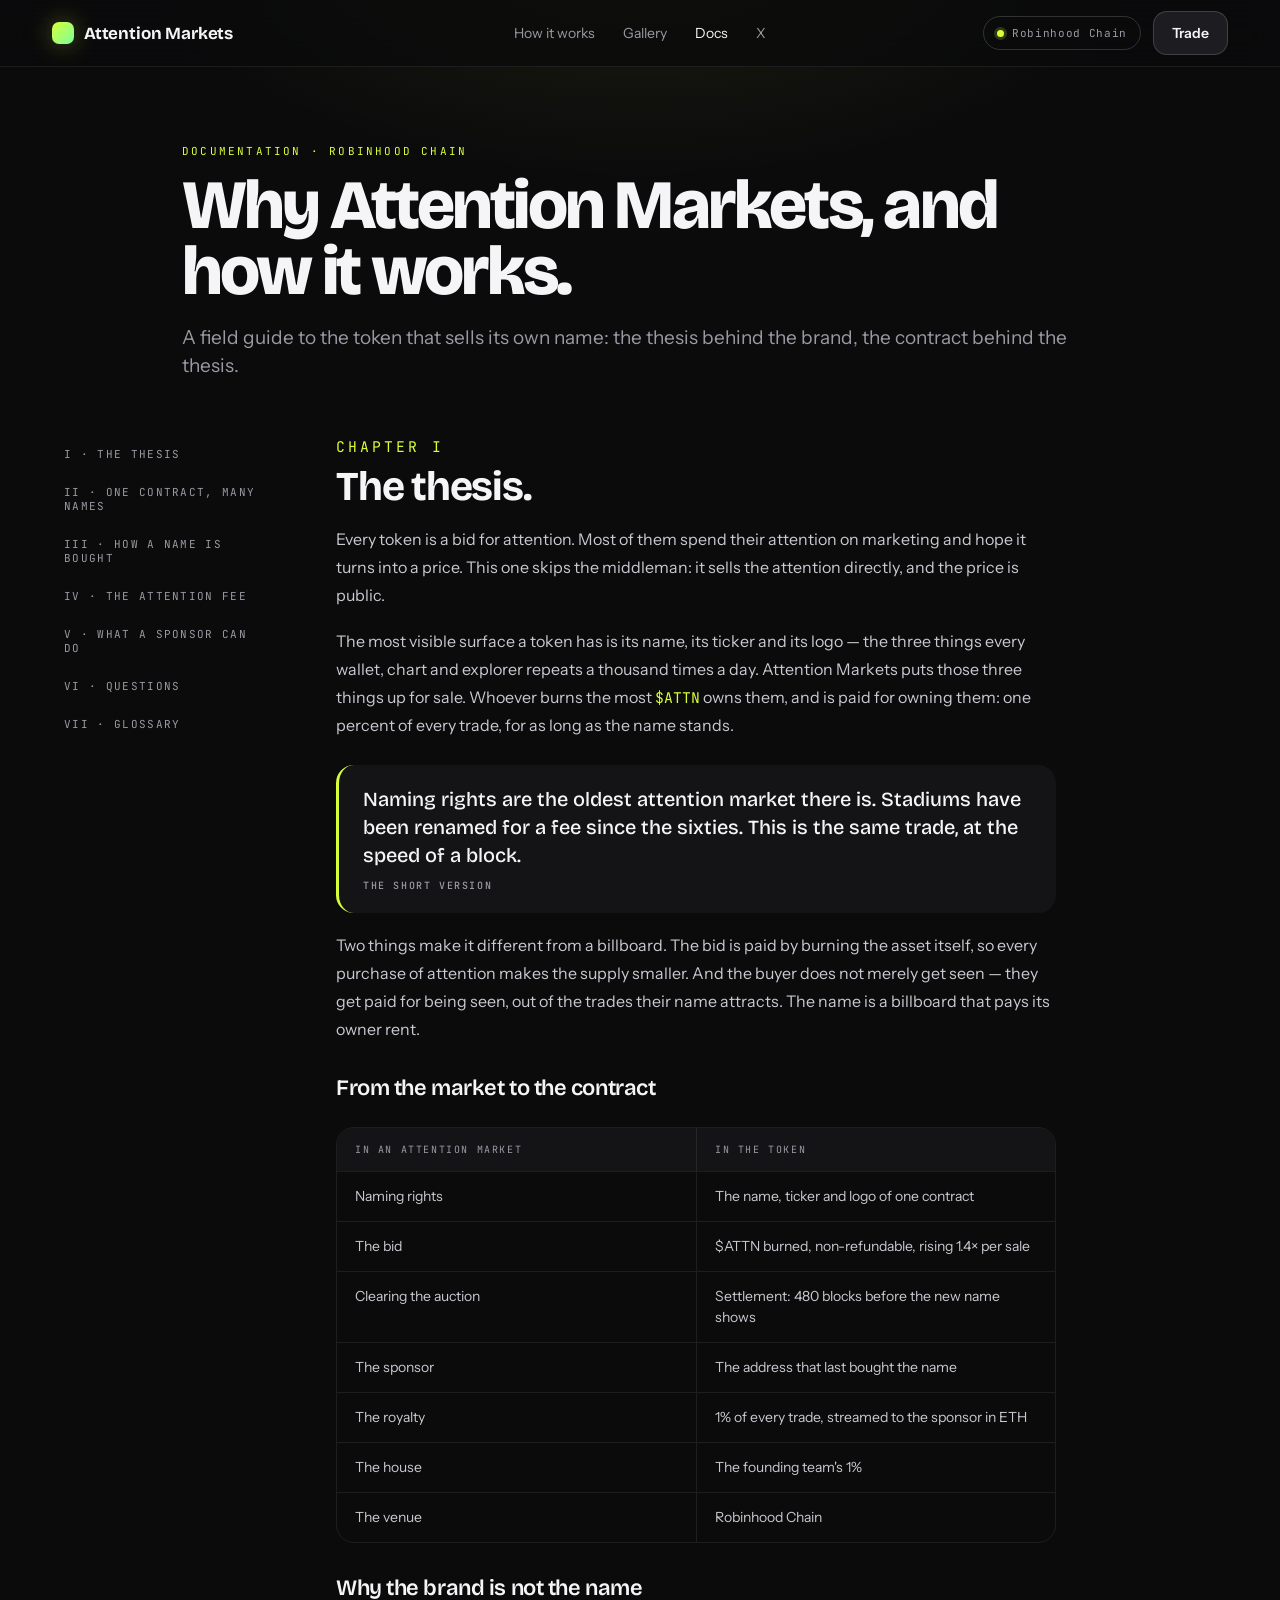
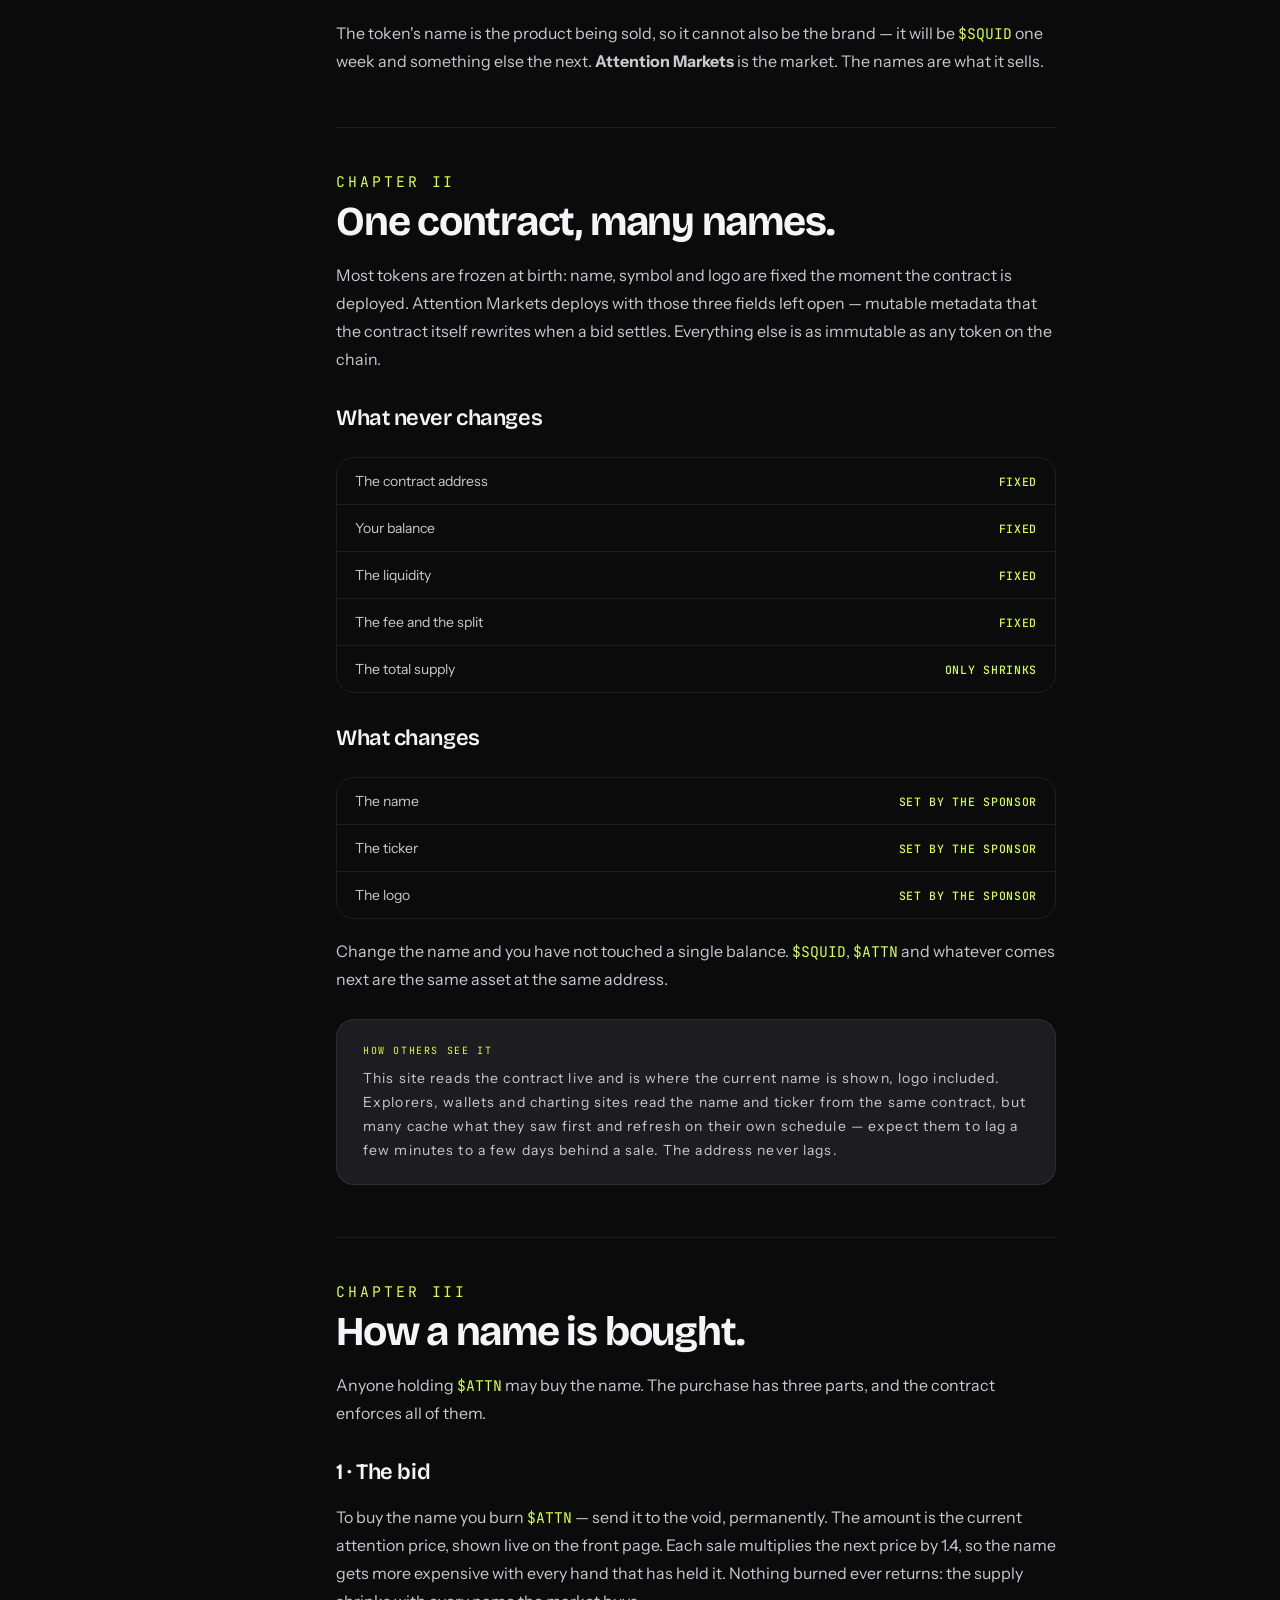
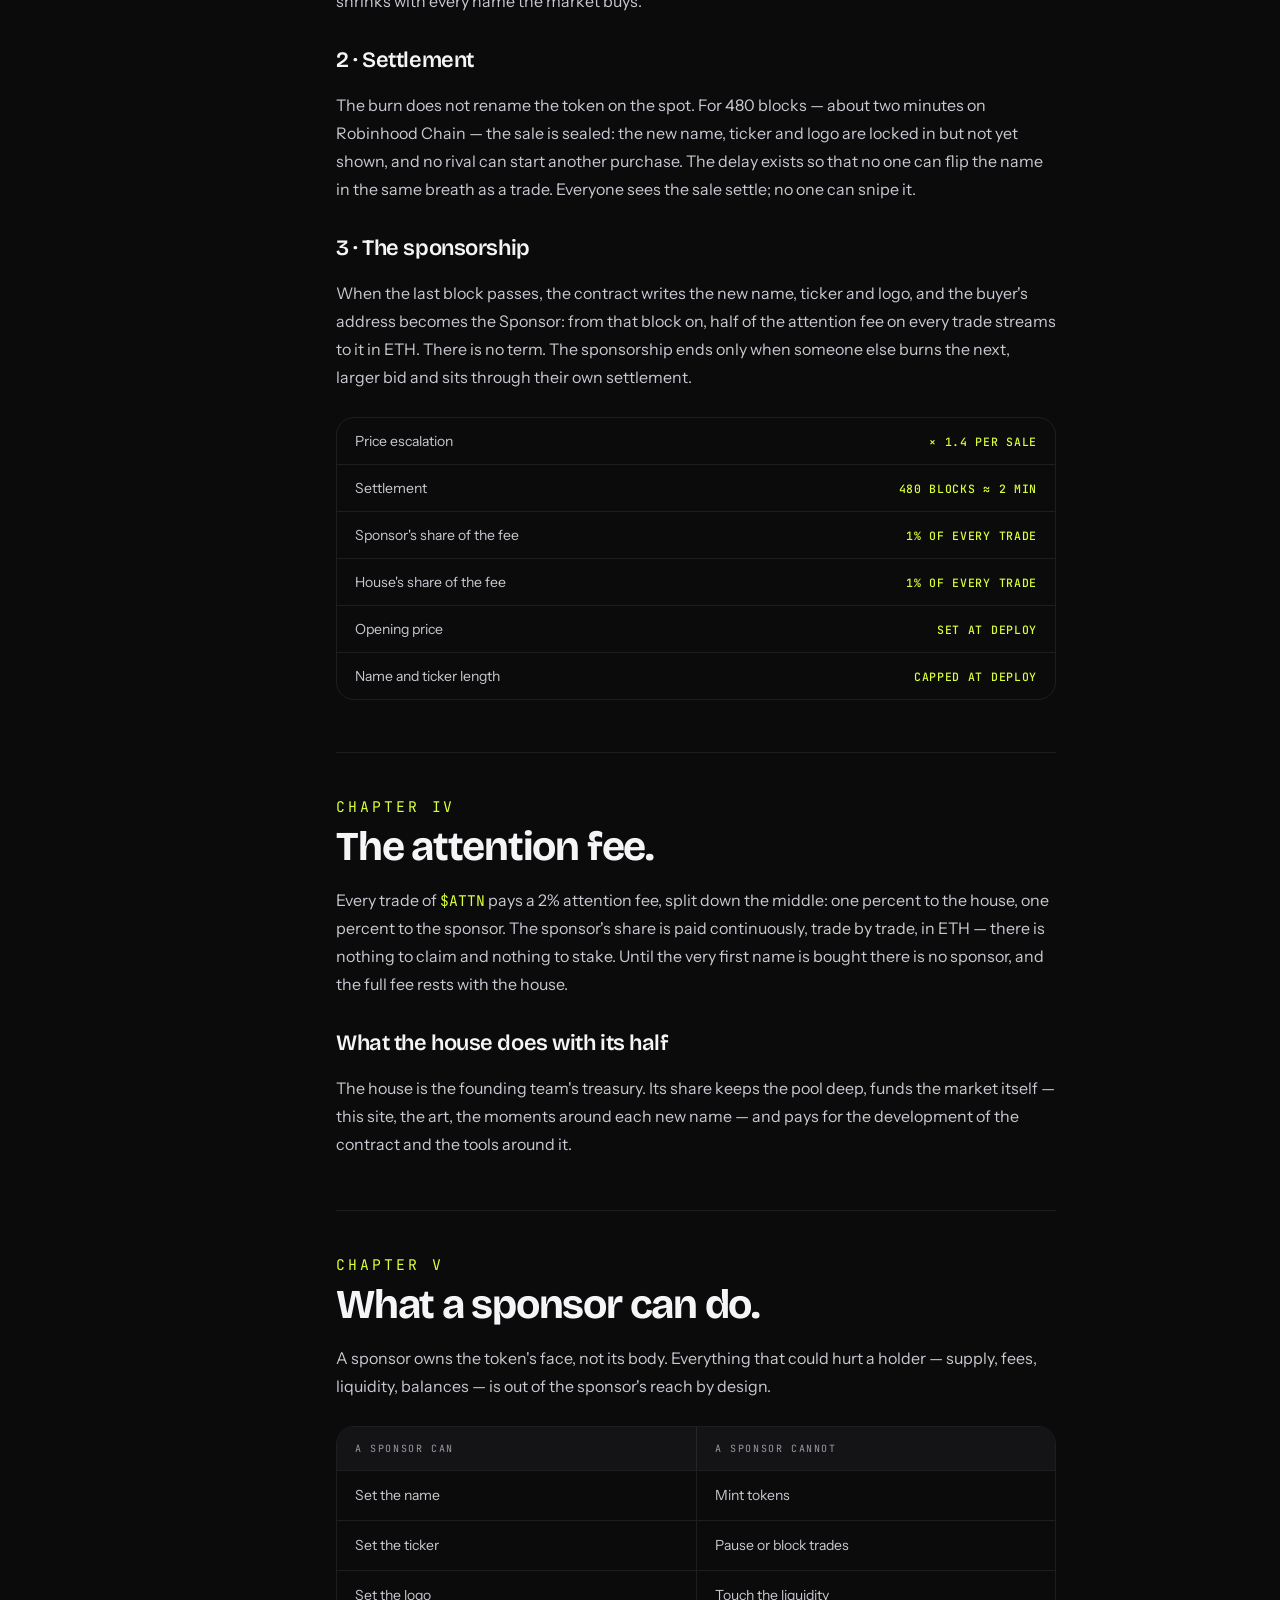
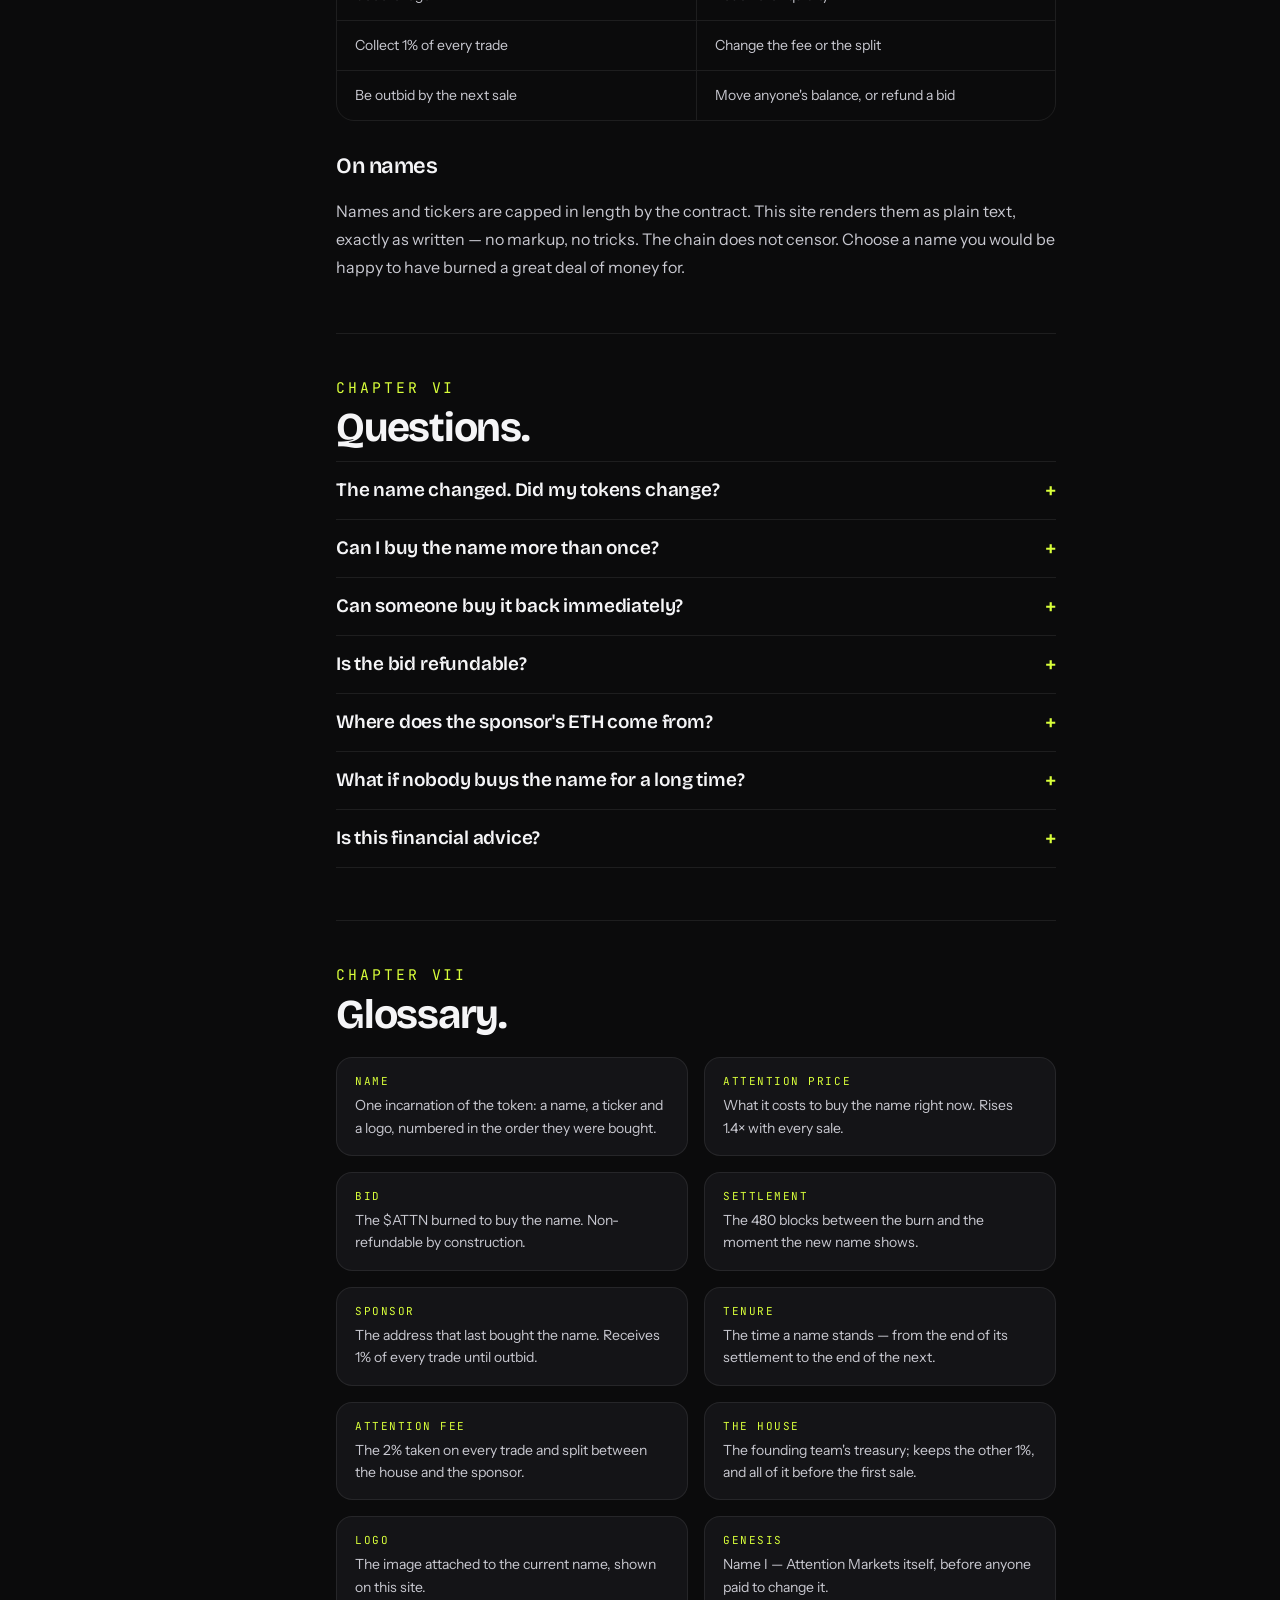
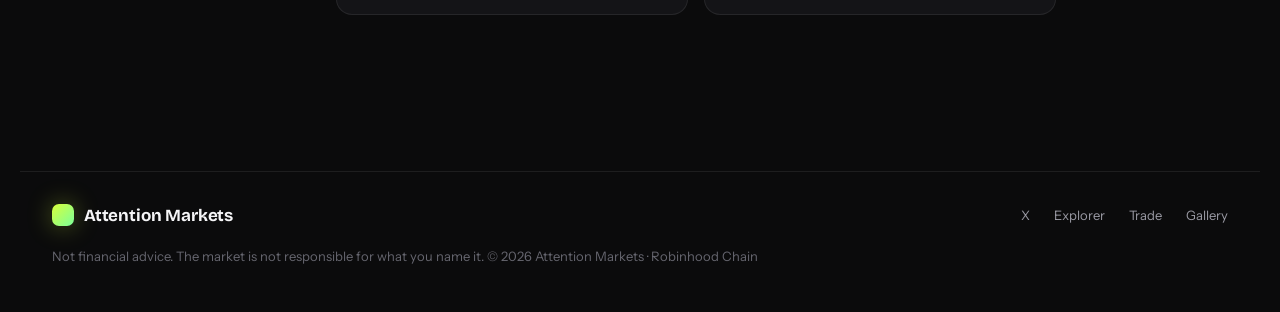
==== commit e6e16c47: "Modern dark redesign; metadata swap above the fold New visual system: near-black surfaces, lime acce" ====
--- a/docs.html
+++ b/docs.html
@@ -8,32 +8,34 @@
   <link rel="icon" type="image/svg+xml" href="assets/favicon.svg">
   <link rel="preconnect" href="https://fonts.googleapis.com">
   <link rel="preconnect" href="https://fonts.gstatic.com" crossorigin>
-  <link rel="stylesheet" href="https://fonts.googleapis.com/css2?family=Newsreader:ital,opsz,wght@0,6..72,400;0,6..72,500;1,6..72,400&family=Manrope:wght@400;500;600&family=IBM+Plex+Mono:wght@400;500&display=swap">
+  <link rel="stylesheet" href="https://fonts.googleapis.com/css2?family=Bricolage+Grotesque:opsz,wght@12..96,500;12..96,600;12..96,700;12..96,800&family=Instrument+Sans:wght@400;500;600&family=JetBrains+Mono:wght@400;500&display=swap">
   <link rel="stylesheet" href="styles.css">
 </head>
 <body>
 
   <nav class="nav">
-    <a class="wordmark" href="index.html">ATTENTION MARKETS</a>
-    <div class="nav-links mono">
-      <a href="index.html#how">HOW IT WORKS</a>
-      <a href="index.html#ledger">THE LEDGER</a>
-      <a href="docs.html" class="active">DOCS</a>
-      <a href="https://x.com" target="_blank" rel="noopener">X</a>
-    </div>
-    <div class="nav-right">
-      <span class="net mono"><i class="live-dot" aria-hidden="true"></i>ROBINHOOD CHAIN</span>
-      <a class="btn btn-ink mono" href="#">TRADE</a>
+    <div class="container nav-inner">
+      <a class="logo" href="index.html"><span class="logo-mark" aria-hidden="true"></span>Attention Markets</a>
+      <div class="nav-links">
+        <a href="index.html#how">How it works</a>
+        <a href="index.html#gallery">Gallery</a>
+        <a href="docs.html" class="active">Docs</a>
+        <a href="https://x.com" target="_blank" rel="noopener">X</a>
+      </div>
+      <div class="nav-right">
+        <span class="net mono"><i class="dot" aria-hidden="true"></i>Robinhood Chain</span>
+        <a class="btn btn-secondary" href="#">Trade</a>
+      </div>
     </div>
   </nav>
 
-  <header class="docs-head">
-    <div class="label mono gold-ink">DOCUMENTATION · ROBINHOOD CHAIN</div>
-    <h1 class="serif">Why Attention Markets, and how it works.</h1>
-    <p class="sub serif-italic">A field guide to the token that sells its own name: the thesis behind the brand, the contract behind the thesis.</p>
+  <header class="docs-head container">
+    <div class="eyebrow mono">DOCUMENTATION · ROBINHOOD CHAIN</div>
+    <h1>Why Attention Markets, and how it works.</h1>
+    <p class="sub">A field guide to the token that sells its own name: the thesis behind the brand, the contract behind the thesis.</p>
   </header>
 
-  <div class="docs">
+  <div class="docs container">
     <aside class="toc mono">
       <a href="#thesis">I · THE THESIS</a>
       <a href="#contract">II · ONE CONTRACT, MANY NAMES</a>
@@ -48,7 +50,7 @@
 
       <section class="chapter" id="thesis">
         <div class="chapter-no mono">CHAPTER I</div>
-        <h2 class="serif">The thesis.</h2>
+        <h2>The thesis.</h2>
         <p>Every token is a bid for attention. Most of them spend their attention on marketing and hope it turns into a price. This one skips the middleman: it sells the attention directly, and the price is public.</p>
         <p>The most visible surface a token has is its name, its ticker and its logo — the three things every wallet, chart and explorer repeats a thousand times a day. Attention Markets puts those three things up for sale. Whoever burns the most <span class="mono">$ATTN</span> owns them, and is paid for owning them: one percent of every trade, for as long as the name stands.</p>
         <blockquote class="quote">Naming rights are the oldest attention market there is. Stadiums have been renamed for a fee since the sixties. This is the same trade, at the speed of a block.
@@ -56,7 +58,7 @@
         </blockquote>
         <p>Two things make it different from a billboard. The bid is paid by burning the asset itself, so every purchase of attention makes the supply smaller. And the buyer does not merely get seen — they get paid for being seen, out of the trades their name attracts. The name is a billboard that pays its owner rent.</p>
 
-        <h3 class="serif">From the market to the contract</h3>
+        <h3>From the market to the contract</h3>
         <div class="map">
           <div class="map-row map-head"><div>IN AN ATTENTION MARKET</div><div>IN THE TOKEN</div></div>
           <div class="map-row"><div>Naming rights</div><div>The name, ticker and logo of one contract</div></div>
@@ -68,16 +70,16 @@
           <div class="map-row"><div>The venue</div><div>Robinhood Chain</div></div>
         </div>
 
-        <h3 class="serif">Why the brand is not the name</h3>
+        <h3>Why the brand is not the name</h3>
         <p>The token's name is the product being sold, so it cannot also be the brand — it will be <span class="mono">$SQUID</span> one week and something else the next. <strong>Attention Markets</strong> is the market. The names are what it sells.</p>
       </section>
 
       <section class="chapter" id="contract">
         <div class="chapter-no mono">CHAPTER II</div>
-        <h2 class="serif">One contract, many names.</h2>
+        <h2>One contract, many names.</h2>
         <p>Most tokens are frozen at birth: name, symbol and logo are fixed the moment the contract is deployed. Attention Markets deploys with those three fields left open — mutable metadata that the contract itself rewrites when a bid settles. Everything else is as immutable as any token on the chain.</p>
 
-        <h3 class="serif">What never changes</h3>
+        <h3>What never changes</h3>
         <div class="params">
           <div class="param"><span>The contract address</span><b>FIXED</b></div>
           <div class="param"><span>Your balance</span><b>FIXED</b></div>
@@ -86,7 +88,7 @@
           <div class="param"><span>The total supply</span><b>ONLY SHRINKS</b></div>
         </div>
 
-        <h3 class="serif">What changes</h3>
+        <h3>What changes</h3>
         <div class="params">
           <div class="param"><span>The name</span><b>SET BY THE SPONSOR</b></div>
           <div class="param"><span>The ticker</span><b>SET BY THE SPONSOR</b></div>
@@ -102,16 +104,16 @@
 
       <section class="chapter" id="buying">
         <div class="chapter-no mono">CHAPTER III</div>
-        <h2 class="serif">How a name is bought.</h2>
+        <h2>How a name is bought.</h2>
         <p>Anyone holding <span class="mono">$ATTN</span> may buy the name. The purchase has three parts, and the contract enforces all of them.</p>
 
-        <h3 class="serif">1 · The bid</h3>
+        <h3>1 · The bid</h3>
         <p>To buy the name you burn <span class="mono">$ATTN</span> — send it to the void, permanently. The amount is the current attention price, shown live on the front page. Each sale multiplies the next price by 1.4, so the name gets more expensive with every hand that has held it. Nothing burned ever returns: the supply shrinks with every name the market buys.</p>
 
-        <h3 class="serif">2 · Settlement</h3>
+        <h3>2 · Settlement</h3>
         <p>The burn does not rename the token on the spot. For 480 blocks — about two minutes on Robinhood Chain — the sale is sealed: the new name, ticker and logo are locked in but not yet shown, and no rival can start another purchase. The delay exists so that no one can flip the name in the same breath as a trade. Everyone sees the sale settle; no one can snipe it.</p>
 
-        <h3 class="serif">3 · The sponsorship</h3>
+        <h3>3 · The sponsorship</h3>
         <p>When the last block passes, the contract writes the new name, ticker and logo, and the buyer's address becomes the Sponsor: from that block on, half of the attention fee on every trade streams to it in ETH. There is no term. The sponsorship ends only when someone else burns the next, larger bid and sits through their own settlement.</p>
 
         <div class="params">
@@ -126,16 +128,16 @@
 
       <section class="chapter" id="fee">
         <div class="chapter-no mono">CHAPTER IV</div>
-        <h2 class="serif">The attention fee.</h2>
+        <h2>The attention fee.</h2>
         <p>Every trade of <span class="mono">$ATTN</span> pays a 2% attention fee, split down the middle: one percent to the house, one percent to the sponsor. The sponsor's share is paid continuously, trade by trade, in ETH — there is nothing to claim and nothing to stake. Until the very first name is bought there is no sponsor, and the full fee rests with the house.</p>
 
-        <h3 class="serif">What the house does with its half</h3>
+        <h3>What the house does with its half</h3>
         <p>The house is the founding team's treasury. Its share keeps the pool deep, funds the market itself — this site, the art, the moments around each new name — and pays for the development of the contract and the tools around it.</p>
       </section>
 
       <section class="chapter" id="sponsor">
         <div class="chapter-no mono">CHAPTER V</div>
-        <h2 class="serif">What a sponsor can do.</h2>
+        <h2>What a sponsor can do.</h2>
         <p>A sponsor owns the token's face, not its body. Everything that could hurt a holder — supply, fees, liquidity, balances — is out of the sponsor's reach by design.</p>
         <div class="map">
           <div class="map-row map-head"><div>A SPONSOR CAN</div><div>A SPONSOR CANNOT</div></div>
@@ -146,13 +148,13 @@
           <div class="map-row"><div>Be outbid by the next sale</div><div>Move anyone's balance, or refund a bid</div></div>
         </div>
 
-        <h3 class="serif">On names</h3>
+        <h3>On names</h3>
         <p>Names and tickers are capped in length by the contract. This site renders them as plain text, exactly as written — no markup, no tricks. The chain does not censor. Choose a name you would be happy to have burned a great deal of money for.</p>
       </section>
 
       <section class="chapter" id="questions">
         <div class="chapter-no mono">CHAPTER VI</div>
-        <h2 class="serif">Questions.</h2>
+        <h2>Questions.</h2>
         <div class="faq">
           <details>
             <summary>The name changed. Did my tokens change?</summary>
@@ -187,7 +189,7 @@
 
       <section class="chapter" id="glossary">
         <div class="chapter-no mono">CHAPTER VII</div>
-        <h2 class="serif">Glossary.</h2>
+        <h2>Glossary.</h2>
         <dl class="gloss">
           <div><dt>NAME</dt><dd>One incarnation of the token: a name, a ticker and a logo, numbered in the order they were bought.</dd></div>
           <div><dt>ATTENTION PRICE</dt><dd>What it costs to buy the name right now. Rises 1.4× with every sale.</dd></div>
@@ -205,16 +207,18 @@
     </article>
   </div>
 
-  <footer class="footer">
-    <div class="mono">ATTENTION MARKETS — NAMING RIGHTS, PRICED BY FIRE · ROBINHOOD CHAIN</div>
-    <div class="mono footer-links">
-      <a href="https://x.com" target="_blank" rel="noopener">X</a>
-      <a href="#">EXPLORER</a>
-      <a href="#">TRADE</a>
+  <footer class="footer container">
+    <div class="footer-row">
+      <a class="logo" href="index.html"><span class="logo-mark" aria-hidden="true"></span>Attention Markets</a>
+      <div class="footer-links">
+        <a href="https://x.com" target="_blank" rel="noopener">X</a>
+        <a href="#">Explorer</a>
+        <a href="#">Trade</a>
+        <a href="index.html#gallery">Gallery</a>
+      </div>
     </div>
-    <div class="mono">MMXXVI</div>
+    <p class="legal">Not financial advice. The market is not responsible for what you name it. © 2026 Attention Markets · Robinhood Chain</p>
   </footer>
-  <p class="legal serif-italic">Not financial advice. The market is not responsible for what you name it.</p>
 
 </body>
 </html>
--- a/styles.css
+++ b/styles.css
@@ -1,16 +1,18 @@
 :root {
-  --paper: #EAE2CC;
-  --ink: #15414E;
-  --ink-deep: #0C2F3A;
-  --gold: #D9A845;
-  --gold-ink: #8F6E14;
-  --chip-gold: #A87D1E;
-  --hair-ink: rgba(21, 65, 78, 0.22);
-  --hair-ink-strong: rgba(21, 65, 78, 0.3);
-  --hair-paper: rgba(234, 226, 204, 0.16);
-  --serif: 'Newsreader', Georgia, 'Times New Roman', serif;
-  --sans: 'Manrope', 'Segoe UI', system-ui, sans-serif;
-  --mono: 'IBM Plex Mono', Consolas, monospace;
+  --bg: #0B0B0C;
+  --surface: #141417;
+  --surface-2: #1C1C21;
+  --line: rgba(255, 255, 255, 0.08);
+  --line-strong: rgba(255, 255, 255, 0.16);
+  --text: #F5F5F7;
+  --text-2: #C9C9D1;
+  --muted: #9A9AA4;
+  --dim: #66666F;
+  --accent: #D9FF3A;
+  --accent-ink: #0B0B0C;
+  --display: 'Bricolage Grotesque', 'Instrument Sans', system-ui, sans-serif;
+  --sans: 'Instrument Sans', 'Segoe UI', system-ui, sans-serif;
+  --mono: 'JetBrains Mono', Consolas, monospace;
 }
 
 * { box-sizing: border-box; }
@@ -19,20 +21,38 @@
 
 body {
   margin: 0;
-  background: var(--paper);
-  color: var(--ink);
+  background: var(--bg);
+  background-image: radial-gradient(900px 500px at 50% -120px, rgba(217, 255, 58, 0.10), transparent 60%);
+  color: var(--text);
   font-family: var(--sans);
   -webkit-font-smoothing: antialiased;
 }
 
-a { color: var(--ink); text-decoration: none; }
+a { color: inherit; text-decoration: none; }
+button { font: inherit; color: inherit; }
 
 .mono { font-family: var(--mono); }
-.serif { font-family: var(--serif); font-weight: 400; }
-.serif-italic { font-family: var(--serif); font-style: italic; font-weight: 400; }
-.gold { color: var(--gold); font-weight: 400; }
-.gold-ink { color: var(--gold-ink); }
-.right { text-align: right; }
+.muted { color: var(--muted); }
+.dim { color: var(--dim); }
+.accent { color: var(--accent); }
+.tiny { font-size: 10.5px; letter-spacing: 0.16em; text-transform: uppercase; color: var(--muted); }
+
+.container { max-width: 1240px; margin: 0 auto; padding: 0 32px; }
+
+.dot {
+  display: inline-block;
+  width: 7px;
+  height: 7px;
+  border-radius: 50%;
+  background: var(--accent);
+  box-shadow: 0 0 0 3px rgba(217, 255, 58, 0.18);
+  animation: pulse 1.8s ease-in-out infinite;
+}
+
+@keyframes pulse {
+  0%, 100% { opacity: 1; }
+  50% { opacity: 0.35; }
+}
 
 /* ---------- nav ---------- */
 
@@ -40,53 +60,60 @@
   position: sticky;
   top: 0;
   z-index: 30;
+  background: rgba(11, 11, 12, 0.72);
+  backdrop-filter: blur(16px);
+  -webkit-backdrop-filter: blur(16px);
+  border-bottom: 1px solid var(--line);
+}
+
+.nav-inner {
   display: grid;
   grid-template-columns: 1fr auto 1fr;
   align-items: center;
   gap: 24px;
-  padding: 14px 56px;
-  background: var(--paper);
-  border-bottom: 1px solid var(--hair-ink);
-}
-
-.wordmark {
+  height: 66px;
+}
+
+.logo {
+  display: inline-flex;
+  align-items: center;
+  gap: 10px;
   justify-self: start;
-  font-family: var(--serif);
-  font-size: 19px;
-  font-weight: 500;
-  letter-spacing: 0.12em;
+  font-family: var(--display);
+  font-weight: 700;
+  font-size: 17px;
+  letter-spacing: -0.01em;
   white-space: nowrap;
 }
 
-.nav-links { display: flex; align-items: center; justify-content: center; gap: 36px; }
-
-.nav-links a {
-  font-size: 11.5px;
-  letter-spacing: 0.08em;
-  color: rgba(21, 65, 78, 0.85);
-  padding: 15px 0;
-  white-space: nowrap;
-}
-
-.nav-links a:hover { color: var(--gold-ink); }
-
-.nav-links a.active { color: var(--ink); border-bottom: 1px solid var(--gold-ink); padding-bottom: 14px; }
-
-.nav-right { display: flex; align-items: center; gap: 14px; justify-self: end; }
+.logo-mark {
+  width: 22px;
+  height: 22px;
+  border-radius: 7px;
+  background: linear-gradient(135deg, var(--accent), #7BFF9A);
+  box-shadow: 0 0 24px rgba(217, 255, 58, 0.35);
+}
+
+.nav-links { display: flex; gap: 28px; }
+
+.nav-links a { font-size: 14px; color: var(--muted); padding: 10px 0; }
+
+.nav-links a:hover, .nav-links a.active { color: var(--text); }
+
+.nav-right { display: flex; align-items: center; gap: 12px; justify-self: end; }
 
 .net {
   display: inline-flex;
   align-items: center;
   gap: 8px;
-  font-size: 10.5px;
-  letter-spacing: 0.2em;
-  color: rgba(21, 65, 78, 0.7);
-  border: 1px solid var(--hair-ink);
-  padding: 11px 14px;
+  font-size: 11px;
+  letter-spacing: 0.06em;
+  color: var(--muted);
+  border: 1px solid var(--line-strong);
+  border-radius: 999px;
+  padding: 9px 13px;
   white-space: nowrap;
 }
-
-.net .live-dot { background: var(--gold-ink); }
 
 /* ---------- buttons ---------- */
 
@@ -94,531 +121,432 @@
   display: inline-flex;
   align-items: center;
   gap: 8px;
-  font-size: 11.5px;
-  letter-spacing: 0.06em;
-  padding: 15px 22px;
   border: 1px solid transparent;
+  border-radius: 14px;
+  padding: 12px 18px;
+  font-weight: 600;
+  font-size: 14px;
   cursor: pointer;
+  transition: transform 0.15s ease, background 0.15s ease, border-color 0.15s ease;
   white-space: nowrap;
 }
 
-.btn-ink { background: var(--ink); color: var(--paper); }
-.btn-ink:hover { background: var(--ink-deep); }
-
-.btn-ghost { background: transparent; border-color: rgba(234, 226, 204, 0.45); color: var(--paper); }
-.btn-ghost:hover { border-color: var(--paper); }
-
-.btn-ghost-ink { background: transparent; border-color: var(--hair-ink-strong); color: var(--ink); }
-.btn-ghost-ink:hover { border-color: var(--ink); }
-
-/* ---------- utility bar ---------- */
-
-.utility {
-  display: flex;
+.btn-secondary { background: var(--surface-2); border-color: var(--line-strong); color: var(--text); }
+.btn-secondary:hover { border-color: rgba(255, 255, 255, 0.3); }
+
+.btn-primary {
+  flex-direction: column;
+  align-items: flex-start;
+  gap: 4px;
+  padding: 16px 24px;
+  background: var(--accent);
+  color: var(--accent-ink);
+  font-size: 18px;
+  box-shadow: 0 0 0 1px rgba(217, 255, 58, 0.6), 0 20px 60px rgba(217, 255, 58, 0.22);
+}
+
+.btn-primary small { font-size: 10.5px; letter-spacing: 0.1em; font-weight: 500; opacity: 0.75; }
+
+.btn-primary small b { font-weight: 600; }
+
+.btn-primary:hover { transform: translateY(-2px); box-shadow: 0 0 0 1px rgba(217, 255, 58, 0.7), 0 26px 70px rgba(217, 255, 58, 0.3); }
+
+.btn-tall { align-self: stretch; padding: 16px 22px; }
+
+.icon-btn {
+  display: inline-flex;
   align-items: center;
   justify-content: center;
-  flex-wrap: wrap;
-  gap: 14px 34px;
-  background: var(--ink);
-  color: rgba(234, 226, 204, 0.75);
-  font-size: 12px;
-  padding: 13px 56px;
-}
-
-.utility .sep { color: rgba(234, 226, 204, 0.25); }
-
-.live-dot {
-  width: 8px;
-  height: 8px;
-  background: var(--gold);
-  animation: pulse 1.6s ease-in-out infinite;
-}
-
-@keyframes pulse {
-  0%, 100% { opacity: 1; }
-  50% { opacity: 0.35; }
-}
+  width: 28px;
+  height: 28px;
+  border-radius: 8px;
+  border: 1px solid var(--line);
+  background: var(--surface-2);
+  color: var(--muted);
+  cursor: pointer;
+}
+
+.icon-btn:hover { color: var(--text); border-color: var(--line-strong); }
+
+.linklike { background: none; border: none; padding: 0; cursor: pointer; color: var(--muted); font-family: var(--mono); font-size: 12px; }
+.linklike:hover { color: var(--text); }
 
 /* ---------- hero ---------- */
 
-.hero { text-align: center; padding: 58px 40px 0 40px; }
-
-.hero-title {
-  margin: 0;
-  font-size: clamp(56px, 9vw, 130px);
-  line-height: 0.94;
-  letter-spacing: -0.055em;
-  font-weight: 400;
-}
-
-.skin { display: flex; flex-direction: column; align-items: center; gap: 14px; margin-top: 40px; }
-
-.label { font-size: 11px; letter-spacing: 0.22em; }
-
-/* The board: a split-flap display that carries the current name and flips when a new one settles. */
-.board {
-  display: inline-block;
-  padding: 18px 20px;
-  background: var(--ink-deep);
-  border: 1px solid rgba(21, 65, 78, 0.5);
-  box-shadow: 0 30px 70px rgba(12, 47, 58, 0.25);
-  max-width: 100%;
+.hero {
+  display: grid;
+  grid-template-columns: minmax(0, 0.9fr) minmax(0, 1.1fr);
+  gap: 64px;
+  align-items: center;
+  padding-top: 64px;
+  padding-bottom: 56px;
+}
+
+.hero-media { display: flex; flex-direction: column; align-items: center; gap: 14px; }
+
+.tile-xl {
+  position: relative;
+  width: 100%;
+  max-width: 480px;
+  aspect-ratio: 1 / 1;
+  border-radius: 30px;
   overflow: hidden;
-}
-
-.board-row { display: flex; gap: 5px; justify-content: center; }
-
-.tile {
-  position: relative;
-  display: flex;
-  align-items: center;
-  justify-content: center;
-  width: clamp(24px, 3.2vw, 46px);
-  height: clamp(36px, 4.8vw, 68px);
-  background: #10333D;
-  color: var(--paper);
-  font-family: var(--mono);
-  font-size: clamp(18px, 2.5vw, 36px);
-  font-weight: 500;
-  box-shadow: inset 0 -1px 0 rgba(0, 0, 0, 0.45), inset 0 1px 0 rgba(255, 255, 255, 0.05);
-}
-
-.tile::after {
+  box-shadow: 0 50px 140px rgba(0, 0, 0, 0.65), 0 0 0 1px rgba(255, 255, 255, 0.08);
+}
+
+.tile-xl::after {
   content: '';
   position: absolute;
-  left: 0;
-  right: 0;
-  top: 50%;
-  height: 1px;
-  background: rgba(0, 0, 0, 0.6);
-}
-
-.tile.flip { animation: flip 0.14s linear; }
-
-@keyframes flip {
-  0% { transform: scaleY(1); }
-  50% { transform: scaleY(0.12); }
-  100% { transform: scaleY(1); }
-}
-
-.board-caption {
-  margin: 34px 0 0 0;
-  font-size: 10px;
-  letter-spacing: 0.2em;
-  color: rgba(21, 65, 78, 0.55);
-}
-
-.skin-sub { margin: 0; font-size: 20px; color: rgba(21, 65, 78, 0.6); }
-
-.skin-ticker { font-size: 13px; letter-spacing: 0.12em; color: var(--gold-ink); font-style: normal; }
-
-.skin-cta { display: flex; align-items: stretch; justify-content: center; flex-wrap: wrap; gap: 14px; margin-top: 10px; }
-
-.capture {
+  inset: 0;
+  background: linear-gradient(180deg, rgba(255, 255, 255, 0.10), transparent 40%, rgba(0, 0, 0, 0.25));
+  pointer-events: none;
+}
+
+.tile-glyph-wrap {
+  position: absolute;
+  inset: 0;
   display: flex;
-  flex-direction: column;
+  align-items: center;
+  justify-content: center;
+  color: #fff;
+}
+
+.tile-glyph { width: 46%; height: 46%; filter: drop-shadow(0 20px 40px rgba(0, 0, 0, 0.35)); }
+
+.sigil { font-family: var(--display); font-weight: 800; letter-spacing: -0.04em; filter: drop-shadow(0 20px 40px rgba(0, 0, 0, 0.35)); }
+
+.tile-badge {
+  position: absolute;
+  z-index: 2;
+  display: inline-flex;
   align-items: center;
   gap: 7px;
-  background: var(--ink);
-  color: var(--paper);
-  border: 2px solid var(--gold-ink);
-  padding: 18px 44px;
-  cursor: pointer;
-  animation: beckon 2.8s ease-in-out infinite;
-}
-
-.capture:hover { background: var(--ink-deep); }
-
-.capture-main { font-size: 15px; letter-spacing: 0.24em; }
-
-.capture-sub { font-size: 10px; letter-spacing: 0.14em; color: rgba(234, 226, 204, 0.7); }
-
-.capture-sub b { font-weight: 400; color: var(--gold); }
-
-@keyframes beckon {
-  0%, 100% { box-shadow: 0 0 0 0 rgba(143, 110, 20, 0.35); }
-  50% { box-shadow: 0 0 0 12px rgba(143, 110, 20, 0); }
-}
-
-.demo-note-ink { font-size: 10px; letter-spacing: 0.1em; color: rgba(21, 65, 78, 0.4); }
-
-/* ---------- market panel ---------- */
-
-.panel {
-  display: grid;
-  grid-template-columns: 1.05fr 1fr;
-  gap: 56px;
-  background: var(--ink);
-  color: var(--paper);
-  margin: 58px 56px 0 56px;
-  padding: 56px;
-}
-
-.panel-left { display: flex; flex-direction: column; gap: 16px; }
-
-.panel-lead { font-size: 17px; }
-
-.panel-right { display: flex; flex-direction: column; gap: 20px; }
-
-.body { margin: 0; font-size: 15px; line-height: 1.75; }
-
-.panel .body { color: rgba(234, 226, 204, 0.85); }
-
-.panel-stats {
+  padding: 8px 11px;
+  border-radius: 999px;
+  background: rgba(11, 11, 12, 0.6);
+  backdrop-filter: blur(8px);
+  font-size: 10.5px;
+  letter-spacing: 0.14em;
+  color: var(--text);
+}
+
+.tile-badge.tl { left: 16px; top: 16px; }
+.tile-badge.tr { right: 16px; top: 16px; }
+
+.tile-caption { margin: 0; font-size: 10.5px; letter-spacing: 0.16em; color: var(--dim); }
+
+.eyebrow { display: inline-flex; align-items: center; gap: 10px; font-size: 11px; letter-spacing: 0.2em; color: var(--accent); }
+
+.name {
+  margin: 12px 0 0 0;
+  font-family: var(--display);
+  font-weight: 800;
+  font-size: clamp(56px, 7.4vw, 112px);
+  line-height: 0.92;
+  letter-spacing: -0.04em;
+  overflow-wrap: anywhere;
+}
+
+.name.swap { animation: nameIn 0.6s cubic-bezier(0.2, 0.8, 0.2, 1); }
+
+@keyframes nameIn {
+  from { opacity: 0; transform: translateY(14px); filter: blur(6px); }
+  to { opacity: 1; transform: none; filter: blur(0); }
+}
+
+.name-meta { display: flex; align-items: center; flex-wrap: wrap; gap: 14px; margin-top: 18px; font-size: 15px; }
+
+.pill {
+  display: inline-flex;
+  align-items: center;
+  padding: 8px 12px;
+  border-radius: 999px;
+  background: var(--surface-2);
+  border: 1px solid var(--line-strong);
+  font-size: 13px;
+  color: var(--accent);
+}
+
+.sponsor-card {
   display: flex;
-  flex-wrap: wrap;
-  column-gap: 28px;
-  row-gap: 10px;
-  font-size: 11.5px;
-  color: rgba(234, 226, 204, 0.6);
-}
-
-.ca {
-  display: inline-flex;
-  align-items: center;
-  gap: 10px;
-  align-self: flex-start;
-  background: none;
-  border: none;
-  padding: 4px 0;
+  align-items: center;
+  gap: 14px;
+  margin-top: 24px;
+  padding: 14px 16px;
+  border-radius: 18px;
+  background: var(--surface);
+  border: 1px solid var(--line);
+}
+
+.avatar { width: 42px; height: 42px; border-radius: 50%; flex: none; box-shadow: 0 0 0 1px rgba(255, 255, 255, 0.1); }
+
+.sponsor-body { flex: 1; min-width: 0; }
+
+.sponsor-l { font-size: 10px; letter-spacing: 0.16em; color: var(--muted); }
+
+.sponsor-addr { display: flex; align-items: center; gap: 10px; margin-top: 5px; font-size: 15px; }
+
+.earn-chip {
   font-size: 11px;
-  color: rgba(234, 226, 204, 0.55);
-  cursor: pointer;
-}
-
-.ca:hover { color: rgba(234, 226, 204, 0.85); }
-
-.fine { margin: 0; font-size: 15px; color: rgba(234, 226, 204, 0.5); }
-
-.link-paper { color: var(--paper); }
-
-.link-paper:hover { color: var(--gold); }
+  letter-spacing: 0.08em;
+  color: var(--muted);
+  padding: 9px 12px;
+  border-radius: 999px;
+  border: 1px solid var(--line);
+  white-space: nowrap;
+}
+
+.earn-chip b { color: var(--accent); font-weight: 500; }
+
+.stats { display: grid; grid-template-columns: repeat(3, minmax(0, 1fr)); gap: 12px; margin-top: 18px; }
+
+.stat { padding: 14px 16px; border-radius: 16px; background: var(--surface); border: 1px solid var(--line); }
+
+.stat-l { font-size: 10px; letter-spacing: 0.16em; color: var(--muted); }
+
+.stat-v { margin-top: 8px; font-family: var(--display); font-weight: 600; font-size: 22px; letter-spacing: -0.02em; }
+
+.stat-v small { font-size: 12px; color: var(--muted); font-family: var(--mono); font-weight: 400; }
+
+.cta { display: flex; align-items: stretch; flex-wrap: wrap; gap: 12px; margin-top: 26px; }
+
+.note { margin: 12px 0 0 0; font-size: 10.5px; letter-spacing: 0.08em; color: var(--dim); }
+
+.rise { animation: rise 0.7s cubic-bezier(0.2, 0.8, 0.2, 1) both; }
+.hero-copy .rise:nth-child(1) { animation-delay: 0.05s; }
+.hero-copy .rise:nth-child(3) { animation-delay: 0.12s; }
+.hero-copy .rise:nth-child(4) { animation-delay: 0.18s; }
+.hero-copy .rise:nth-child(5) { animation-delay: 0.24s; }
+.hero-copy .rise:nth-child(6) { animation-delay: 0.3s; }
+.hero-copy .rise:nth-child(7) { animation-delay: 0.36s; }
+
+@keyframes rise {
+  from { opacity: 0; transform: translateY(16px); }
+  to { opacity: 1; transform: none; }
+}
+
+/* ---------- marquee ---------- */
+
+.marquee { overflow: hidden; border-top: 1px solid var(--line); border-bottom: 1px solid var(--line); padding: 14px 0; }
+
+.marquee-track { display: flex; gap: 56px; width: max-content; animation: marquee 42s linear infinite; font-size: 11.5px; letter-spacing: 0.12em; color: var(--muted); white-space: nowrap; }
+
+.marquee-track b { color: var(--text); font-weight: 500; }
+
+@keyframes marquee {
+  from { transform: translateX(0); }
+  to { transform: translateX(-50%); }
+}
 
 /* ---------- sections ---------- */
 
-.section { padding: 84px 56px 0 56px; }
-
-.section-head {
-  display: grid;
-  grid-template-columns: 1fr 1fr;
-  gap: 64px;
-  align-items: end;
-  padding: 0 8px;
-}
+.section { padding-top: 104px; }
+
+.section-head { display: grid; grid-template-columns: 1fr 1fr; gap: 48px; align-items: end; }
 
 .section-head h2 {
   margin: 0;
-  font-size: clamp(40px, 4.5vw, 64px);
-  line-height: 1.02;
-  letter-spacing: -0.05em;
-  font-weight: 400;
-}
-
-.section-side { display: flex; flex-direction: column; gap: 16px; padding-bottom: 6px; }
-
-.section-side .body { color: rgba(21, 65, 78, 0.8); }
-
-.link-u {
-  font-size: 11.5px;
-  letter-spacing: 0.1em;
-  text-decoration: underline;
-  text-underline-offset: 4px;
-}
-
-.link-u:hover { color: var(--gold-ink); }
-
-/* ---------- how it works ---------- */
-
-.rite-band {
-  display: grid;
-  grid-template-columns: repeat(3, minmax(0, 1fr));
-  background: var(--ink);
-  color: var(--paper);
-  margin-top: 52px;
-}
-
-.rite-col { padding: 40px 36px; }
-
-.rite-col + .rite-col { border-left: 1px solid var(--hair-paper); }
-
-.rite-col h3 {
-  margin: 18px 0 0 0;
-  font-size: 16px;
-  font-weight: 600;
-  letter-spacing: -0.02em;
-}
-
-.rite-col p {
-  margin: 10px 0 0 0;
-  font-size: 13.5px;
-  line-height: 1.7;
-  color: rgba(234, 226, 204, 0.75);
-}
+  font-family: var(--display);
+  font-weight: 700;
+  font-size: clamp(36px, 4.6vw, 64px);
+  line-height: 0.98;
+  letter-spacing: -0.035em;
+}
+
+.lead { margin: 0; font-size: 17px; line-height: 1.65; color: var(--text-2); }
+
+.steps { display: grid; grid-template-columns: repeat(3, minmax(0, 1fr)); gap: 16px; margin-top: 44px; }
+
+.step {
+  padding: 28px;
+  border-radius: 22px;
+  background: var(--surface);
+  border: 1px solid var(--line);
+  transition: border-color 0.2s ease, transform 0.2s ease;
+}
+
+.step:hover { border-color: var(--line-strong); transform: translateY(-2px); }
+
+.step-n { font-size: 12px; letter-spacing: 0.12em; color: var(--accent); }
+
+.step h3, .fee h3 { margin: 44px 0 0 0; font-family: var(--display); font-weight: 600; font-size: 24px; letter-spacing: -0.02em; }
+
+.step p { margin: 10px 0 0 0; font-size: 15px; line-height: 1.65; color: var(--muted); }
 
 .chip {
   display: inline-block;
-  border: 1px solid rgba(217, 168, 69, 0.5);
-  color: var(--gold);
-  font-size: 10.5px;
+  margin-top: 22px;
+  padding: 8px 12px;
+  border-radius: 999px;
+  border: 1px solid rgba(217, 255, 58, 0.35);
+  color: var(--accent);
+  font-size: 11px;
   letter-spacing: 0.12em;
-  padding: 10px 14px;
-  margin-top: 22px;
-}
-
-.fee-strip {
-  margin-top: 48px;
-  border-top: 1px solid var(--hair-ink);
-  border-bottom: 1px solid var(--hair-ink);
-  padding: 22px;
-  text-align: center;
-  font-size: 12px;
-  letter-spacing: 0.16em;
-  color: rgba(21, 65, 78, 0.8);
-}
-
-.fee-strip b { color: var(--gold-ink); font-weight: 500; }
-
-.footnote {
-  margin: 0;
-  padding: 26px 0 0 0;
-  text-align: center;
-  font-size: 19px;
-  color: rgba(21, 65, 78, 0.6);
-}
-
-/* ---------- the ledger ---------- */
-
-.medal {
+}
+
+.fee {
+  display: grid;
+  grid-template-columns: 1.2fr 1fr;
+  gap: 40px;
+  align-items: center;
+  margin-top: 16px;
+  padding: 32px;
+  border-radius: 22px;
+  background: var(--surface);
+  border: 1px solid var(--line);
+}
+
+.fee-l { font-size: 11px; letter-spacing: 0.16em; color: var(--accent); }
+
+.fee h3 { margin-top: 14px; font-size: 28px; }
+
+.fee p { margin: 12px 0 0 0; font-size: 15px; line-height: 1.65; }
+
+.fee-bar { display: flex; height: 14px; border-radius: 999px; overflow: hidden; }
+
+.fee-house { flex: 1; background: rgba(255, 255, 255, 0.28); }
+
+.fee-sponsor { flex: 1; background: var(--accent); }
+
+.fee-legend { display: flex; justify-content: space-between; margin-top: 14px; font-size: 11px; letter-spacing: 0.12em; color: var(--muted); }
+
+.fee-legend span { display: inline-flex; align-items: center; gap: 8px; }
+
+.sw { width: 10px; height: 10px; border-radius: 3px; display: inline-block; }
+.sw-house { background: rgba(255, 255, 255, 0.28); }
+.sw-sponsor { background: var(--accent); }
+
+/* ---------- gallery ---------- */
+
+.gallery-grid { display: grid; grid-template-columns: repeat(4, minmax(0, 1fr)); gap: 16px; margin-top: 44px; }
+
+.gcard {
   position: relative;
+  padding: 14px;
+  border-radius: 22px;
+  background: var(--surface);
+  border: 1px solid var(--line);
+  transition: border-color 0.2s ease, transform 0.2s ease;
+}
+
+.gcard:hover { border-color: var(--line-strong); transform: translateY(-2px); }
+
+.gcard.now { border-color: rgba(217, 255, 58, 0.6); box-shadow: 0 0 0 1px rgba(217, 255, 58, 0.25), 0 30px 80px rgba(217, 255, 58, 0.10); }
+
+.gtile {
+  position: relative;
+  aspect-ratio: 1 / 1;
+  border-radius: 16px;
+  overflow: hidden;
   display: flex;
   align-items: center;
   justify-content: center;
-  flex: none;
-  border-radius: 50%;
-  border: 1px solid rgba(21, 65, 78, 0.55);
-  background: var(--paper);
-  color: var(--ink);
-  overflow: hidden;
-}
-
-.medal::before {
-  content: '';
+  color: #fff;
+}
+
+.gtile .tile-glyph { width: 42%; height: 42%; }
+
+.gtile .sigil { font-size: 40px; }
+
+.gbadge {
   position: absolute;
-  top: 12%;
-  left: 12%;
-  right: 12%;
-  bottom: 12%;
-  border-radius: 50%;
-  border: 1px solid rgba(21, 65, 78, 0.3);
-  pointer-events: none;
-}
-
-.medal svg { width: 46%; height: 46%; }
-
-.medal-sigil { letter-spacing: 0.04em; color: var(--ink); }
-
-.medal-gold { border-color: var(--gold-ink); box-shadow: 0 0 0 5px rgba(143, 110, 20, 0.12); }
-
-.medal-gold::before { border-color: rgba(143, 110, 20, 0.5); }
-
-.feature {
-  display: grid;
-  grid-template-columns: 260px minmax(0, 1fr);
-  gap: 48px;
-  align-items: center;
-  margin-top: 44px;
-  padding: 44px;
-  border: 1px solid var(--hair-ink-strong);
-  background: rgba(21, 65, 78, 0.04);
-}
-
-.feature .medal { margin: 0 auto; }
-
-.feature-label { font-size: 10.5px; letter-spacing: 0.22em; color: var(--gold-ink); }
-
-.feature-name { display: flex; align-items: baseline; flex-wrap: wrap; gap: 18px; margin-top: 12px; }
-
-.feature-name .serif { font-size: clamp(40px, 4.5vw, 64px); line-height: 1; letter-spacing: -0.04em; }
-
-.feature-ticker { font-size: 13px; letter-spacing: 0.12em; color: var(--gold-ink); }
-
-.feature-stats {
-  display: grid;
-  grid-template-columns: repeat(3, minmax(0, 1fr));
-  gap: 18px 28px;
-  margin-top: 26px;
-  padding-top: 22px;
-  border-top: 1px solid var(--hair-ink);
-}
-
-.fstat-l { font-size: 9.5px; letter-spacing: 0.2em; color: rgba(21, 65, 78, 0.5); }
-
-.fstat-v { font-size: 13px; margin-top: 6px; }
-
-.feature-link { display: inline-block; margin-top: 24px; }
-
-.history-head {
-  display: flex;
-  align-items: baseline;
-  justify-content: space-between;
-  gap: 24px;
-  margin-top: 56px;
-  padding-bottom: 14px;
-  border-bottom: 1px solid var(--hair-ink-strong);
-}
-
-.history-head h3 { margin: 0; font-size: 28px; font-weight: 400; letter-spacing: -0.03em; }
-
-.history-count { font-size: 10.5px; letter-spacing: 0.2em; color: rgba(21, 65, 78, 0.55); }
-
-.history-grid {
-  display: grid;
-  grid-template-columns: repeat(3, minmax(0, 1fr));
-  gap: 24px;
-  margin-top: 24px;
-}
-
-.form-card {
-  display: flex;
-  flex-direction: column;
-  gap: 10px;
-  padding: 28px;
-  border: 1px solid var(--hair-ink);
-}
-
-.card-no { font-size: 10px; letter-spacing: 0.2em; color: rgba(21, 65, 78, 0.5); margin-top: 8px; }
-
-.card-name { font-size: 28px; line-height: 1.05; letter-spacing: -0.03em; }
-
-.card-ticker { font-size: 11px; letter-spacing: 0.12em; color: var(--gold-ink); }
-
-.card-stats {
-  display: flex;
-  flex-direction: column;
-  gap: 8px;
-  margin-top: 8px;
-  padding-top: 14px;
-  border-top: 1px solid var(--hair-ink);
-  font-size: 11px;
-  color: rgba(21, 65, 78, 0.75);
-}
-
-.card-row { display: flex; justify-content: space-between; gap: 12px; }
-
-.card-row span:first-child { font-size: 9.5px; letter-spacing: 0.16em; color: rgba(21, 65, 78, 0.5); }
-
-.card-earned { margin-top: 6px; }
-
-.echip {
-  display: inline-block;
-  font-family: var(--mono);
-  font-size: 11px;
-  letter-spacing: 0.08em;
-  padding: 7px 10px;
-  border: 1px solid rgba(143, 110, 20, 0.5);
-  color: var(--gold-ink);
-}
-
-.none { font-size: 11px; letter-spacing: 0.08em; color: rgba(21, 65, 78, 0.45); }
-
-/* ---------- stats band ---------- */
-
-.stats-band {
-  display: grid;
-  grid-template-columns: repeat(3, minmax(0, 1fr));
-  background: var(--ink);
-  color: var(--paper);
-  margin: 40px 0 0 0;
-}
-
-.stat { padding: 26px; text-align: center; }
-
-.stat + .stat { border-left: 1px solid var(--hair-paper); }
-
-.stat-v { font-size: 26px; }
-
-.stat-l { font-size: 10px; letter-spacing: 0.2em; color: rgba(234, 226, 204, 0.5); margin-top: 8px; }
+  left: 10px;
+  top: 10px;
+  padding: 6px 9px;
+  border-radius: 999px;
+  background: rgba(11, 11, 12, 0.6);
+  backdrop-filter: blur(8px);
+  font-size: 9.5px;
+  letter-spacing: 0.14em;
+  color: var(--text);
+}
+
+.gcard.now .gbadge { background: var(--accent); color: var(--accent-ink); }
+
+.gname { margin-top: 14px; font-family: var(--display); font-weight: 600; font-size: 22px; letter-spacing: -0.02em; line-height: 1.05; }
+
+.gticker { margin-top: 4px; font-size: 12px; color: var(--accent); }
+
+.grows { margin-top: 12px; padding-top: 12px; border-top: 1px solid var(--line); display: flex; flex-direction: column; gap: 7px; }
+
+.grow { display: flex; justify-content: space-between; gap: 10px; font-size: 11px; color: var(--text-2); }
+
+.grow span:first-child { color: var(--dim); letter-spacing: 0.12em; font-size: 9.5px; }
+
+.gearn { margin-top: 12px; display: inline-block; padding: 7px 10px; border-radius: 999px; background: var(--surface-2); border: 1px solid var(--line); font-size: 11px; color: var(--accent); letter-spacing: 0.06em; }
+
+.gearn.none { color: var(--dim); }
+
+.stats-row { display: grid; grid-template-columns: repeat(3, minmax(0, 1fr)); gap: 16px; margin-top: 16px; }
+
+.big-stat { padding: 24px 28px; border-radius: 22px; background: var(--surface); border: 1px solid var(--line); }
+
+.big-v { font-family: var(--display); font-weight: 700; font-size: 36px; letter-spacing: -0.03em; }
+
+.big-stat .stat-l { margin-top: 8px; }
 
 /* ---------- footer ---------- */
 
-.footer {
-  display: flex;
-  align-items: center;
-  justify-content: space-between;
-  gap: 24px;
-  flex-wrap: wrap;
-  margin-top: 84px;
-  padding: 26px 56px;
-  border-top: 1px solid var(--hair-ink);
-  font-size: 10.5px;
-  letter-spacing: 0.14em;
-  color: rgba(21, 65, 78, 0.6);
-}
-
-.footer-links { display: flex; gap: 28px; }
-
-.footer-links a { color: rgba(21, 65, 78, 0.75); text-decoration: underline; text-underline-offset: 4px; }
-
-.footer-links a:hover { color: var(--gold-ink); }
-
-.legal {
-  margin: 0;
-  padding: 0 56px 34px 56px;
-  font-size: 15px;
-  color: rgba(21, 65, 78, 0.45);
-  text-align: center;
-}
+.footer { margin-top: 104px; padding-top: 32px; padding-bottom: 48px; border-top: 1px solid var(--line); }
+
+.footer-row { display: flex; align-items: center; justify-content: space-between; gap: 24px; flex-wrap: wrap; }
+
+.footer-links { display: flex; align-items: center; gap: 24px; font-size: 13px; color: var(--muted); }
+
+.footer-links a:hover { color: var(--text); }
+
+.legal { margin: 22px 0 0 0; font-size: 13px; color: var(--dim); }
 
 /* ---------- settling overlay ---------- */
 
-.meta-overlay {
+.overlay {
   position: fixed;
   inset: 0;
   z-index: 60;
   display: none;
   align-items: center;
   justify-content: center;
-  background: var(--ink-deep);
-  color: var(--paper);
+  padding: 24px;
+  background: rgba(11, 11, 12, 0.82);
+  backdrop-filter: blur(18px);
+  -webkit-backdrop-filter: blur(18px);
+}
+
+.overlay.open { display: flex; }
+
+.modal {
+  width: min(720px, 100%);
+  padding: 44px;
+  border-radius: 30px;
+  background: var(--surface);
+  border: 1px solid var(--line-strong);
+  box-shadow: 0 60px 160px rgba(0, 0, 0, 0.7);
   text-align: center;
-  padding: 40px;
-}
-
-.meta-overlay.open { display: flex; }
-
-.meta-inner { display: flex; flex-direction: column; align-items: center; gap: 18px; max-width: 900px; }
-
-.meta-label { display: flex; align-items: center; gap: 12px; font-size: 11px; letter-spacing: 0.3em; color: var(--gold); }
-
-.meta-title { font-size: clamp(56px, 8vw, 112px); line-height: 0.98; letter-spacing: -0.05em; }
-
-.meta-sub { font-size: 22px; color: rgba(234, 226, 204, 0.55); }
-
-.meta-swap { display: flex; align-items: center; gap: 26px; margin-top: 10px; flex-wrap: wrap; justify-content: center; }
-
-.strike { font-size: 20px; letter-spacing: 0.1em; color: rgba(234, 226, 204, 0.4); text-decoration: line-through; }
-
-.tiny { font-size: 9.5px; letter-spacing: 0.22em; color: rgba(234, 226, 204, 0.45); margin-top: 8px; }
-
-.meta-new { border: 1px dashed rgba(217, 168, 69, 0.55); padding: 14px 24px; }
-
-.meta-new .gold { font-size: 20px; letter-spacing: 0.3em; }
-
-.meta-new.revealed { border-style: solid; border-color: var(--gold); }
-
-.meta-progress { display: flex; align-items: center; gap: 8px; margin-top: 18px; }
-
-.meta-progress i { width: 40px; height: 8px; background: rgba(234, 226, 204, 0.14); }
-
-.meta-progress i.on { background: var(--gold); }
-
-.meta-block { font-size: 11.5px; letter-spacing: 0.12em; color: rgba(234, 226, 204, 0.6); }
-
-.meta-burn { font-size: 12px; letter-spacing: 0.06em; color: rgba(234, 226, 204, 0.6); margin-top: 12px; }
-
-.meta-esc { margin-top: 14px; }
-
-/* ---------- toast / reveal ---------- */
+  display: flex;
+  flex-direction: column;
+  align-items: center;
+  gap: 16px;
+}
+
+.modal-title { font-family: var(--display); font-weight: 800; font-size: clamp(48px, 7vw, 88px); letter-spacing: -0.04em; line-height: 1; }
+
+.blink { animation: pulse 1s ease-in-out infinite; }
+
+.swap { display: flex; align-items: center; justify-content: center; flex-wrap: wrap; gap: 22px; margin-top: 8px; }
+
+.strike { font-size: 18px; letter-spacing: 0.1em; color: var(--dim); text-decoration: line-through; }
+
+.swap-new { padding: 14px 22px; border-radius: 16px; border: 1px dashed rgba(217, 255, 58, 0.5); color: var(--accent); font-size: 18px; letter-spacing: 0.14em; }
+
+.swap-new.revealed { border-style: solid; border-color: var(--accent); background: rgba(217, 255, 58, 0.08); }
+
+.swap-new .tiny, .swap-old .tiny { margin-top: 6px; }
+
+.progress { width: 100%; height: 8px; border-radius: 999px; background: var(--surface-2); overflow: hidden; margin-top: 10px; }
+
+.progress span { display: block; height: 100%; width: 0; background: var(--accent); transition: width 0.6s cubic-bezier(0.2, 0.8, 0.2, 1); }
+
+/* ---------- toast ---------- */
 
 .toast {
   position: fixed;
@@ -626,11 +554,12 @@
   bottom: 28px;
   transform: translate(-50%, 20px);
   z-index: 70;
-  background: var(--ink);
-  color: var(--paper);
+  padding: 12px 18px;
+  border-radius: 999px;
+  background: var(--text);
+  color: var(--bg);
   font-size: 11px;
-  letter-spacing: 0.14em;
-  padding: 13px 20px;
+  letter-spacing: 0.12em;
   opacity: 0;
   pointer-events: none;
   transition: opacity 0.3s ease, transform 0.3s ease;
@@ -638,183 +567,116 @@
 
 .toast.show { opacity: 1; transform: translate(-50%, 0); }
 
-.reveal { opacity: 0; transform: translateY(14px); transition: opacity 0.7s ease, transform 0.7s ease; }
-
-.reveal.in { opacity: 1; transform: none; }
-
 /* ---------- docs ---------- */
 
-.docs-head { padding: 72px 56px 0 56px; max-width: 980px; }
+.docs-head { padding-top: 72px; max-width: 980px; }
 
 .docs-head h1 {
-  margin: 12px 0 0 0;
-  font-size: clamp(44px, 5.5vw, 76px);
-  line-height: 1;
-  letter-spacing: -0.05em;
-  font-weight: 400;
-}
-
-.docs-head .sub { margin: 18px 0 0 0; font-size: 22px; color: rgba(21, 65, 78, 0.6); }
-
-.docs {
-  display: grid;
-  grid-template-columns: 220px minmax(0, 1fr);
-  gap: 64px;
-  align-items: start;
-  padding: 56px 56px 0 56px;
-}
-
-.toc {
-  position: sticky;
-  top: 90px;
-  display: flex;
-  flex-direction: column;
-  padding-top: 6px;
-  border-top: 1px solid var(--hair-ink-strong);
-}
-
-.toc a {
-  font-size: 10.5px;
-  letter-spacing: 0.16em;
-  color: rgba(21, 65, 78, 0.65);
-  padding: 11px 0;
-  border-bottom: 1px solid var(--hair-ink);
-}
-
-.toc a:hover { color: var(--gold-ink); }
+  margin: 14px 0 0 0;
+  font-family: var(--display);
+  font-weight: 800;
+  font-size: clamp(40px, 5.4vw, 76px);
+  line-height: 0.96;
+  letter-spacing: -0.04em;
+}
+
+.docs-head .sub { margin: 18px 0 0 0; font-size: 19px; line-height: 1.5; color: var(--muted); }
+
+.docs { display: grid; grid-template-columns: 220px minmax(0, 1fr); gap: 64px; align-items: start; padding-top: 56px; }
+
+.toc { position: sticky; top: 90px; display: flex; flex-direction: column; gap: 4px; }
+
+.toc a { font-size: 11px; letter-spacing: 0.12em; color: var(--muted); padding: 10px 12px; border-radius: 10px; }
+
+.toc a:hover { color: var(--text); background: var(--surface); }
 
 .doc { max-width: 720px; }
 
-.chapter { padding: 44px 0 52px 0; border-top: 1px solid var(--hair-ink-strong); }
+.chapter { padding: 44px 0 52px 0; border-top: 1px solid var(--line); }
 
 .chapter:first-child { border-top: none; padding-top: 0; }
 
-.chapter-no { font-size: 10.5px; letter-spacing: 0.24em; color: var(--gold-ink); }
-
-.chapter h2 {
-  margin: 10px 0 0 0;
-  font-size: clamp(30px, 3.2vw, 44px);
-  line-height: 1.05;
-  letter-spacing: -0.04em;
-  font-weight: 400;
-}
-
-.chapter p { margin: 18px 0 0 0; font-size: 16px; line-height: 1.75; color: rgba(21, 65, 78, 0.85); }
-
-.chapter h3 { margin: 32px 0 0 0; font-size: 22px; font-weight: 400; letter-spacing: -0.02em; }
-
-.quote {
-  margin: 26px 0 0 0;
-  padding-left: 22px;
-  border-left: 1px solid var(--gold-ink);
-  font-family: var(--serif);
-  font-style: italic;
-  font-size: 21px;
-  line-height: 1.4;
-  color: rgba(21, 65, 78, 0.75);
-}
-
-.quote cite {
-  display: block;
-  margin-top: 10px;
-  font-family: var(--mono);
-  font-style: normal;
-  font-size: 10px;
-  letter-spacing: 0.18em;
-  color: rgba(21, 65, 78, 0.5);
-}
-
-.map { margin-top: 26px; border: 1px solid var(--hair-ink-strong); }
+.chapter-no { font-size: 11px; letter-spacing: 0.2em; color: var(--accent); }
+
+.chapter h2 { margin: 10px 0 0 0; font-family: var(--display); font-weight: 700; font-size: clamp(30px, 3.2vw, 44px); line-height: 1.02; letter-spacing: -0.03em; }
+
+.chapter p { margin: 18px 0 0 0; font-size: 16px; line-height: 1.75; color: var(--text-2); }
+
+.chapter h3 { margin: 32px 0 0 0; font-family: var(--display); font-weight: 600; font-size: 22px; letter-spacing: -0.02em; }
+
+.chapter .mono { color: var(--accent); font-size: 0.92em; }
+
+.quote { margin: 26px 0 0 0; padding: 20px 24px; border-radius: 18px; background: var(--surface); border-left: 3px solid var(--accent); font-family: var(--display); font-weight: 500; font-size: 20px; line-height: 1.4; color: var(--text); }
+
+.quote cite { display: block; margin-top: 10px; font-family: var(--mono); font-style: normal; font-size: 10px; letter-spacing: 0.16em; color: var(--muted); }
+
+.map, .params { margin-top: 26px; border: 1px solid var(--line); border-radius: 18px; overflow: hidden; }
 
 .map-row { display: grid; grid-template-columns: 1fr 1fr; }
 
-.map-row + .map-row { border-top: 1px solid var(--hair-ink); }
-
-.map-row > div { padding: 14px 18px; font-size: 14px; line-height: 1.5; }
-
-.map-row > div + div { border-left: 1px solid var(--hair-ink); }
-
-.map-head > div {
-  font-family: var(--mono);
-  font-size: 10px;
-  letter-spacing: 0.2em;
-  color: rgba(21, 65, 78, 0.5);
-  background: rgba(21, 65, 78, 0.04);
-}
-
-.params { margin-top: 26px; border: 1px solid var(--hair-ink-strong); }
-
-.param { display: grid; grid-template-columns: 1fr auto; gap: 24px; align-items: center; padding: 14px 18px; font-size: 14px; }
-
-.param + .param { border-top: 1px solid var(--hair-ink); }
-
-.param b { font-family: var(--mono); font-weight: 400; font-size: 12px; letter-spacing: 0.06em; color: var(--gold-ink); text-align: right; }
-
-.note { margin-top: 26px; padding: 22px 26px; background: var(--ink); color: var(--paper); font-size: 14px; line-height: 1.7; }
-
-.note .mono { display: block; margin-bottom: 8px; font-size: 10px; letter-spacing: 0.2em; color: var(--gold); }
+.map-row + .map-row, .param + .param { border-top: 1px solid var(--line); }
+
+.map-row > div { padding: 14px 18px; font-size: 14px; line-height: 1.5; color: var(--text-2); }
+
+.map-row > div + div { border-left: 1px solid var(--line); }
+
+.map-head > div { font-family: var(--mono); font-size: 10px; letter-spacing: 0.16em; color: var(--muted); background: var(--surface); }
+
+.param { display: grid; grid-template-columns: 1fr auto; gap: 24px; align-items: center; padding: 14px 18px; font-size: 14px; color: var(--text-2); }
+
+.param b { font-family: var(--mono); font-weight: 500; font-size: 11.5px; letter-spacing: 0.06em; color: var(--accent); text-align: right; }
+
+.note { margin-top: 26px; padding: 22px 26px; border-radius: 18px; background: var(--surface-2); border: 1px solid var(--line); font-size: 14px; line-height: 1.7; color: var(--text-2); }
+
+.note .mono { display: block; margin-bottom: 8px; font-size: 10px; letter-spacing: 0.16em; color: var(--accent); }
 
 .faq { margin-top: 12px; }
 
-.faq details { border-top: 1px solid var(--hair-ink); padding: 16px 0; }
-
-.faq details:last-child { border-bottom: 1px solid var(--hair-ink); }
-
-.faq summary {
-  display: flex;
-  justify-content: space-between;
-  gap: 16px;
-  cursor: pointer;
-  list-style: none;
-  font-family: var(--serif);
-  font-size: 21px;
-  letter-spacing: -0.02em;
-}
+.faq details { border-top: 1px solid var(--line); padding: 16px 0; }
+
+.faq details:last-child { border-bottom: 1px solid var(--line); }
+
+.faq summary { display: flex; justify-content: space-between; gap: 16px; cursor: pointer; list-style: none; font-family: var(--display); font-weight: 600; font-size: 19px; letter-spacing: -0.01em; }
 
 .faq summary::-webkit-details-marker { display: none; }
 
-.faq summary::after { content: '+'; font-family: var(--mono); color: var(--gold-ink); }
+.faq summary::after { content: '+'; font-family: var(--mono); color: var(--accent); }
 
 .faq details[open] summary::after { content: '–'; }
 
 .faq p { margin-top: 12px; font-size: 15px; }
 
-.gloss { margin: 22px 0 0 0; display: grid; grid-template-columns: repeat(2, minmax(0, 1fr)); gap: 20px 32px; }
-
-.gloss dt { font-family: var(--mono); font-size: 11px; letter-spacing: 0.18em; color: var(--gold-ink); }
-
-.gloss dd { margin: 6px 0 0 0; font-size: 14px; line-height: 1.6; color: rgba(21, 65, 78, 0.8); }
+.gloss { margin: 22px 0 0 0; display: grid; grid-template-columns: repeat(2, minmax(0, 1fr)); gap: 16px; }
+
+.gloss > div { padding: 16px 18px; border-radius: 16px; background: var(--surface); border: 1px solid var(--line); }
+
+.gloss dt { font-family: var(--mono); font-size: 11px; letter-spacing: 0.14em; color: var(--accent); }
+
+.gloss dd { margin: 6px 0 0 0; font-size: 14px; line-height: 1.6; color: var(--text-2); }
 
 /* ---------- responsive ---------- */
 
-@media (max-width: 1100px) {
-  .nav { padding: 12px 24px; }
+@media (max-width: 1000px) {
+  .container { padding: 0 20px; }
   .nav-links { display: none; }
-  .utility { padding: 13px 24px; }
-  .utility .sep { display: none; }
-  .panel { grid-template-columns: 1fr; margin: 40px 24px 0 24px; padding: 36px 28px; gap: 32px; }
-  .section { padding: 64px 24px 0 24px; }
-  .section-head { grid-template-columns: 1fr; gap: 24px; }
-  .rite-band { grid-template-columns: 1fr; }
-  .rite-col + .rite-col { border-left: none; border-top: 1px solid var(--hair-paper); }
-  .stats-band { grid-template-columns: 1fr; }
-  .stat + .stat { border-left: none; border-top: 1px solid var(--hair-paper); }
-  .footer { padding: 22px 24px; }
-  .legal { padding: 0 24px 28px 24px; }
   .net { display: none; }
-  .feature { grid-template-columns: 1fr; padding: 28px; gap: 28px; }
-  .feature-stats { grid-template-columns: repeat(2, minmax(0, 1fr)); }
-  .history-grid { grid-template-columns: repeat(2, minmax(0, 1fr)); }
-  .docs { grid-template-columns: 1fr; gap: 32px; padding: 40px 24px 0 24px; }
+  .hero { grid-template-columns: 1fr; gap: 36px; padding-top: 36px; }
+  .tile-xl { max-width: 380px; }
+  .section-head { grid-template-columns: 1fr; gap: 20px; }
+  .steps { grid-template-columns: 1fr; }
+  .fee { grid-template-columns: 1fr; }
+  .gallery-grid { grid-template-columns: repeat(2, minmax(0, 1fr)); }
+  .stats-row { grid-template-columns: 1fr; }
+  .docs { grid-template-columns: 1fr; gap: 28px; }
   .toc { position: static; }
-  .docs-head { padding: 48px 24px 0 24px; }
   .gloss { grid-template-columns: 1fr; }
   .map-row { grid-template-columns: 1fr; }
-  .map-row > div + div { border-left: none; border-top: 1px solid var(--hair-ink); }
-}
-
-@media (max-width: 680px) {
-  .history-grid { grid-template-columns: 1fr; }
-  .board { padding: 12px; }
-  .board-row { gap: 3px; }
-}
+  .map-row > div + div { border-left: none; border-top: 1px solid var(--line); }
+}
+
+@media (max-width: 600px) {
+  .stats { grid-template-columns: 1fr; }
+  .gallery-grid { grid-template-columns: 1fr; }
+  .sponsor-card { flex-wrap: wrap; }
+  .modal { padding: 28px 20px; }
+}
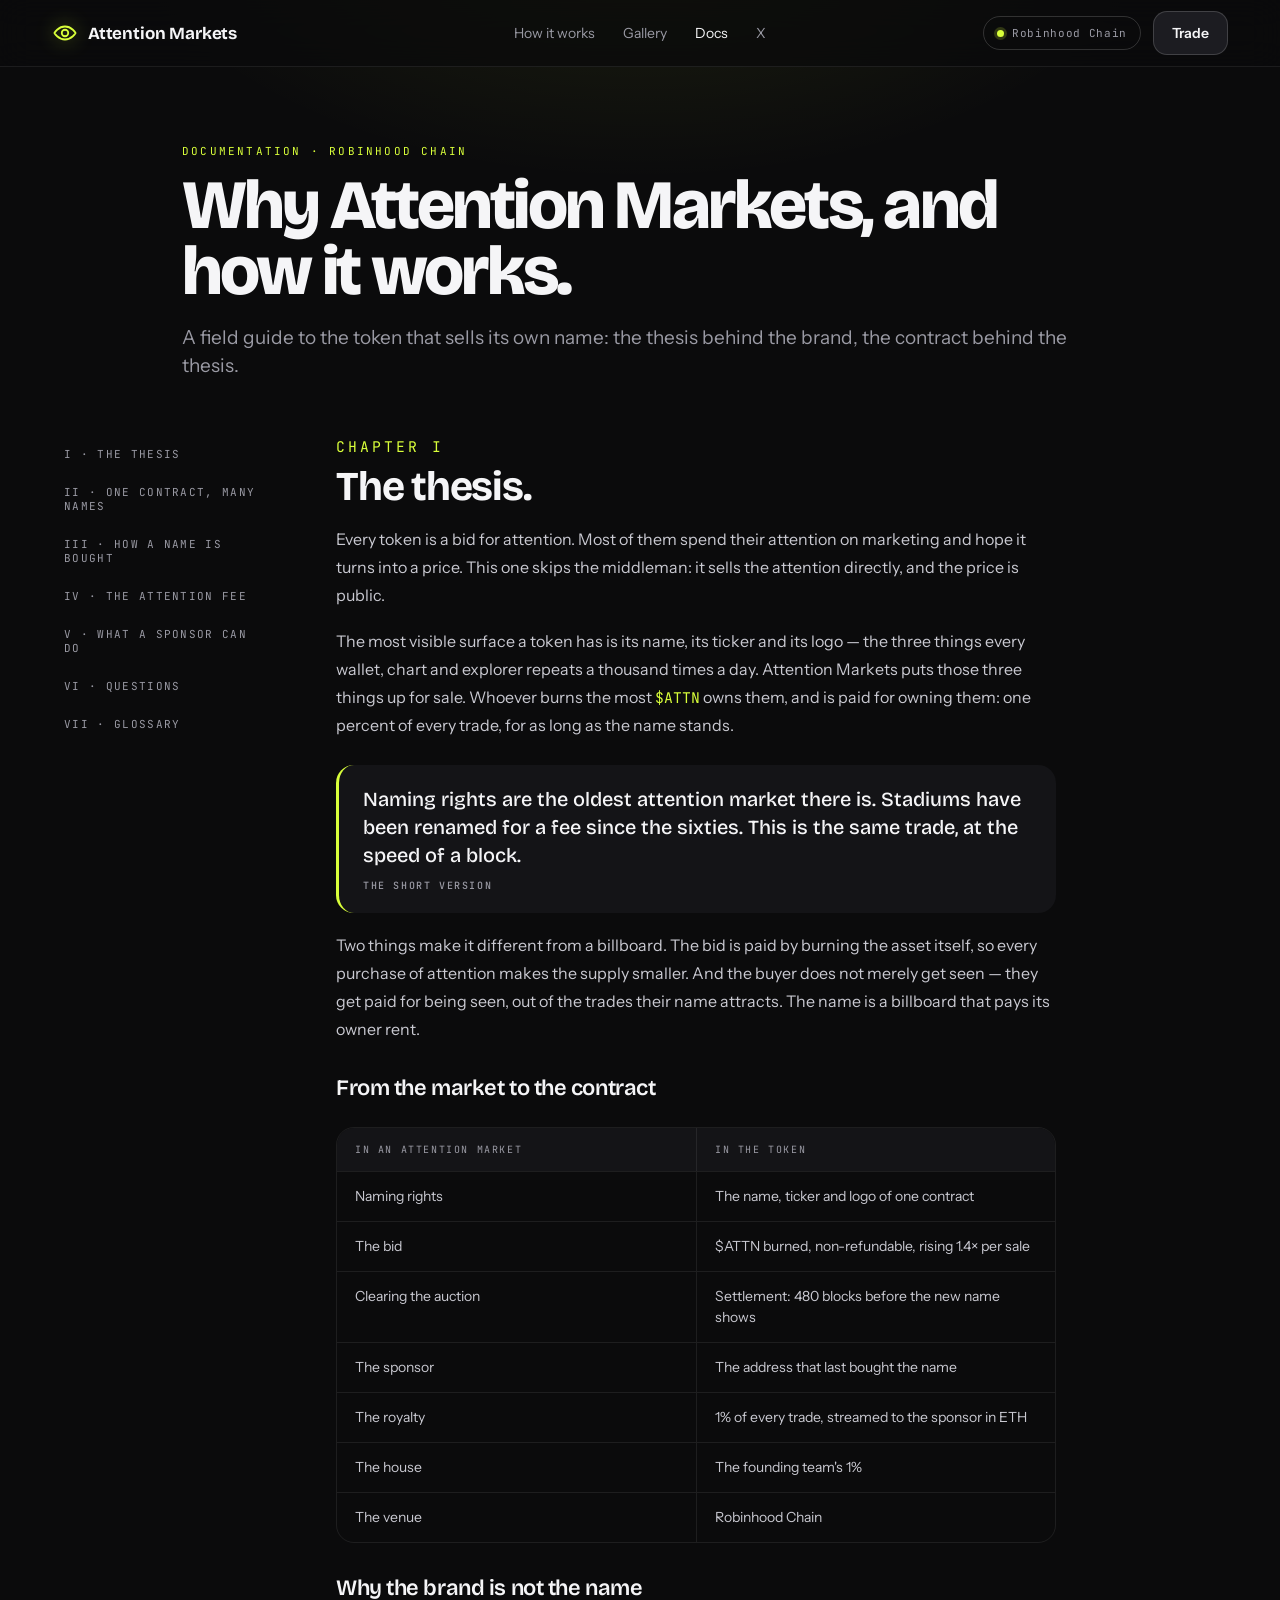
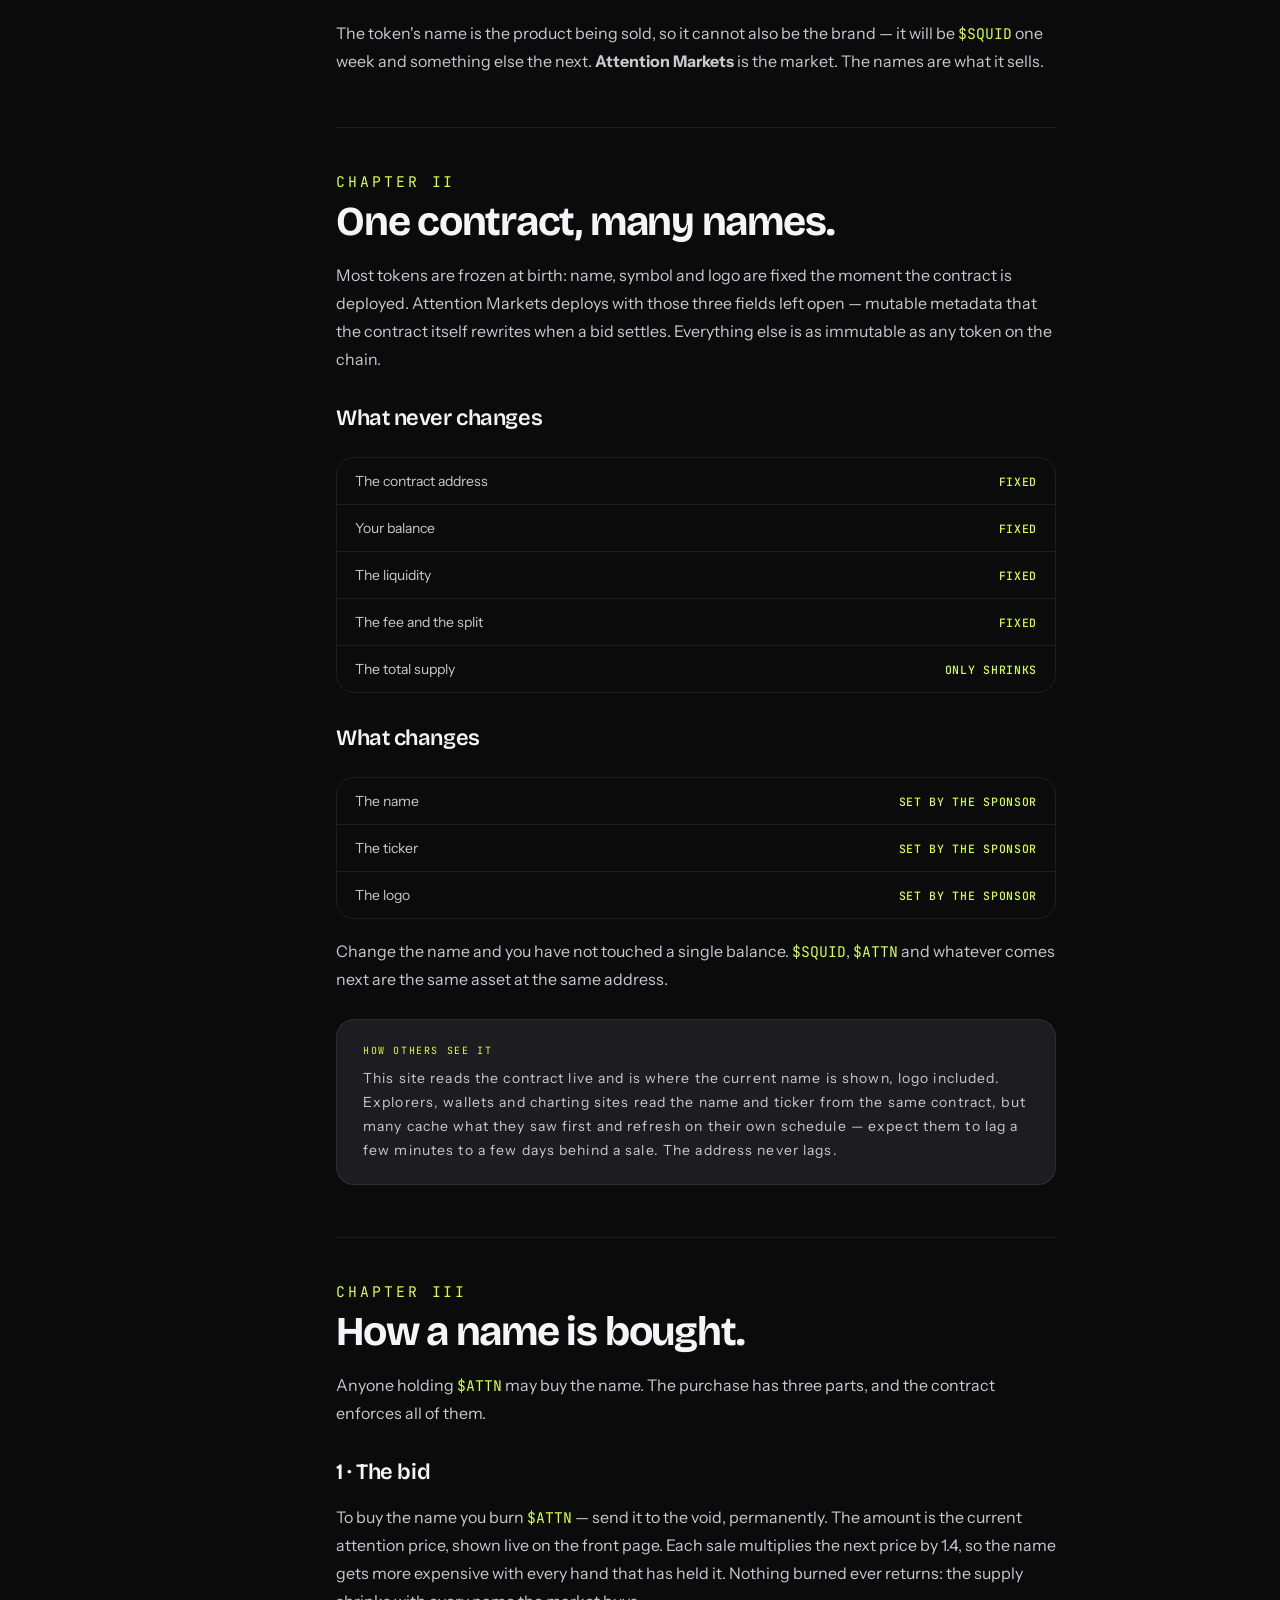
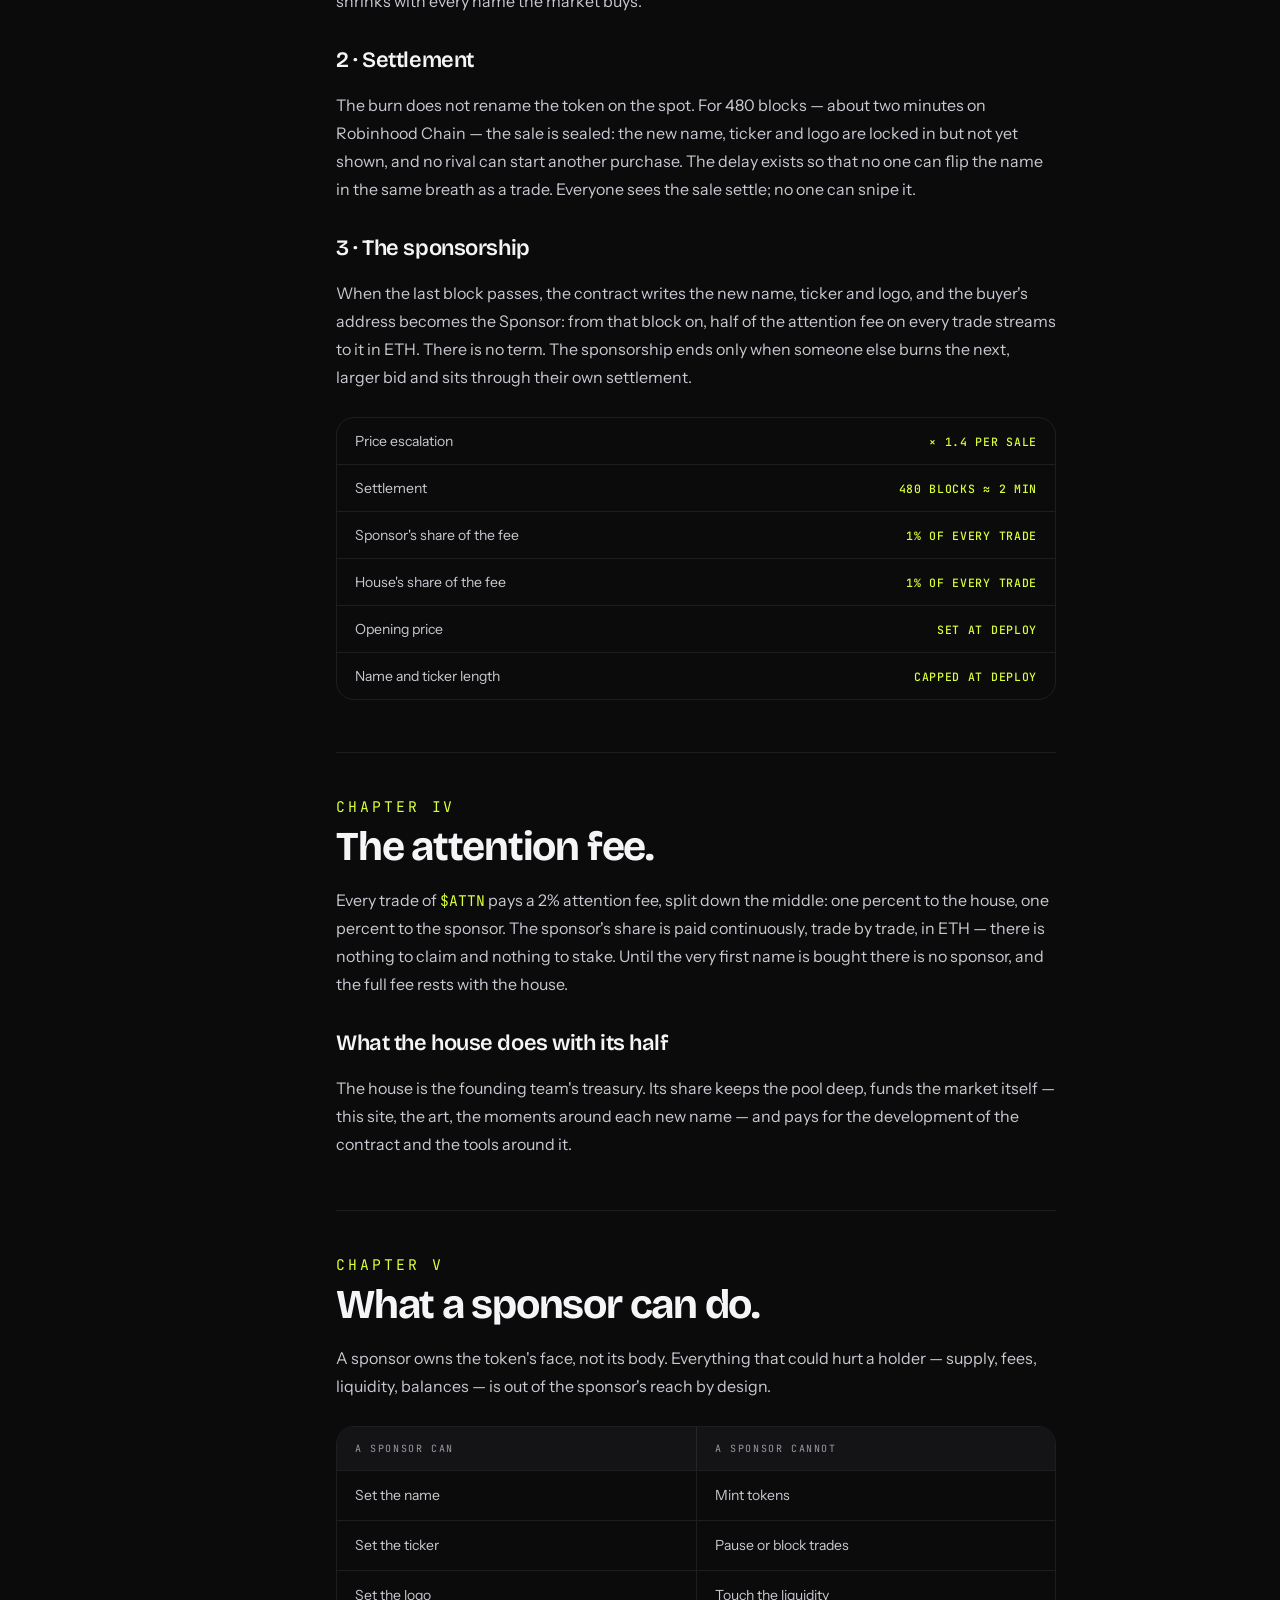
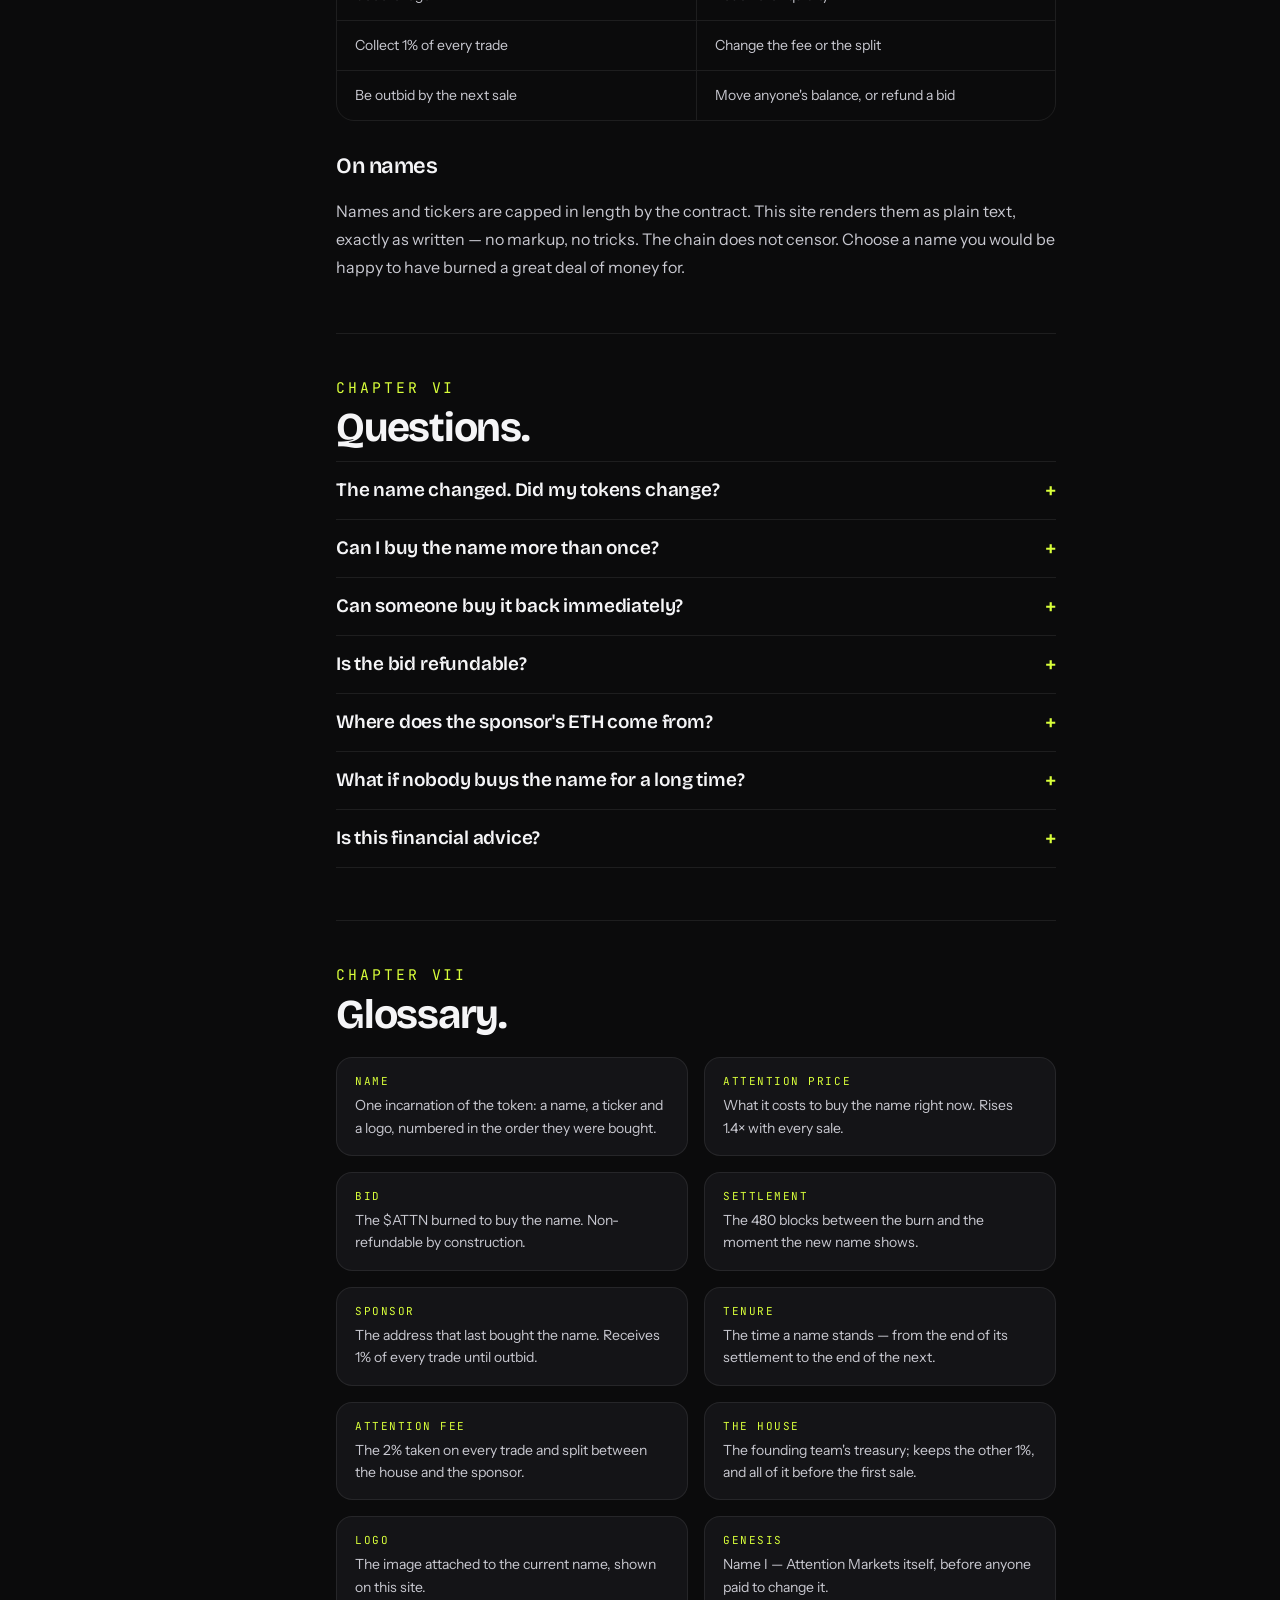
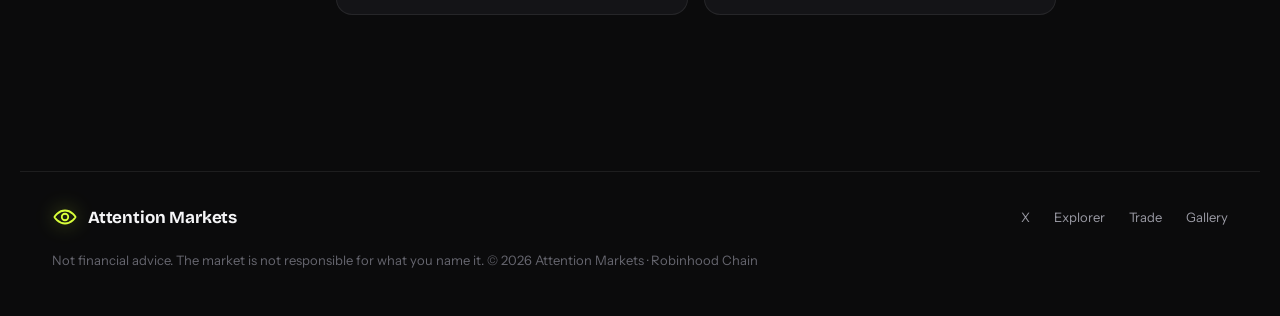
==== commit 3e685308: "Use the eye as the logo mark Co-Authored-By: Claude Fable 5.1 <noreply@anthropic.com>" ====
--- a/docs.html
+++ b/docs.html
@@ -15,7 +15,7 @@
 
   <nav class="nav">
     <div class="container nav-inner">
-      <a class="logo" href="index.html"><span class="logo-mark" aria-hidden="true"></span>Attention Markets</a>
+      <a class="logo" href="index.html"><svg class="logo-mark" viewBox="0 0 32 32" fill="none" stroke="currentColor" stroke-width="2.2" stroke-linecap="round" stroke-linejoin="round" aria-hidden="true"><path d="M3 16s4.5-8 13-8 13 8 13 8-4.5 8-13 8S3 16 3 16z"></path><circle cx="16" cy="16" r="4"></circle></svg>Attention Markets</a>
       <div class="nav-links">
         <a href="index.html#how">How it works</a>
         <a href="index.html#gallery">Gallery</a>
@@ -209,7 +209,7 @@
 
   <footer class="footer container">
     <div class="footer-row">
-      <a class="logo" href="index.html"><span class="logo-mark" aria-hidden="true"></span>Attention Markets</a>
+      <a class="logo" href="index.html"><svg class="logo-mark" viewBox="0 0 32 32" fill="none" stroke="currentColor" stroke-width="2.2" stroke-linecap="round" stroke-linejoin="round" aria-hidden="true"><path d="M3 16s4.5-8 13-8 13 8 13 8-4.5 8-13 8S3 16 3 16z"></path><circle cx="16" cy="16" r="4"></circle></svg>Attention Markets</a>
       <div class="footer-links">
         <a href="https://x.com" target="_blank" rel="noopener">X</a>
         <a href="#">Explorer</a>
--- a/styles.css
+++ b/styles.css
@@ -87,11 +87,11 @@
 }
 
 .logo-mark {
-  width: 22px;
-  height: 22px;
-  border-radius: 7px;
-  background: linear-gradient(135deg, var(--accent), #7BFF9A);
-  box-shadow: 0 0 24px rgba(217, 255, 58, 0.35);
+  width: 26px;
+  height: 26px;
+  flex: none;
+  color: var(--accent);
+  filter: drop-shadow(0 0 10px rgba(217, 255, 58, 0.45));
 }
 
 .nav-links { display: flex; gap: 28px; }
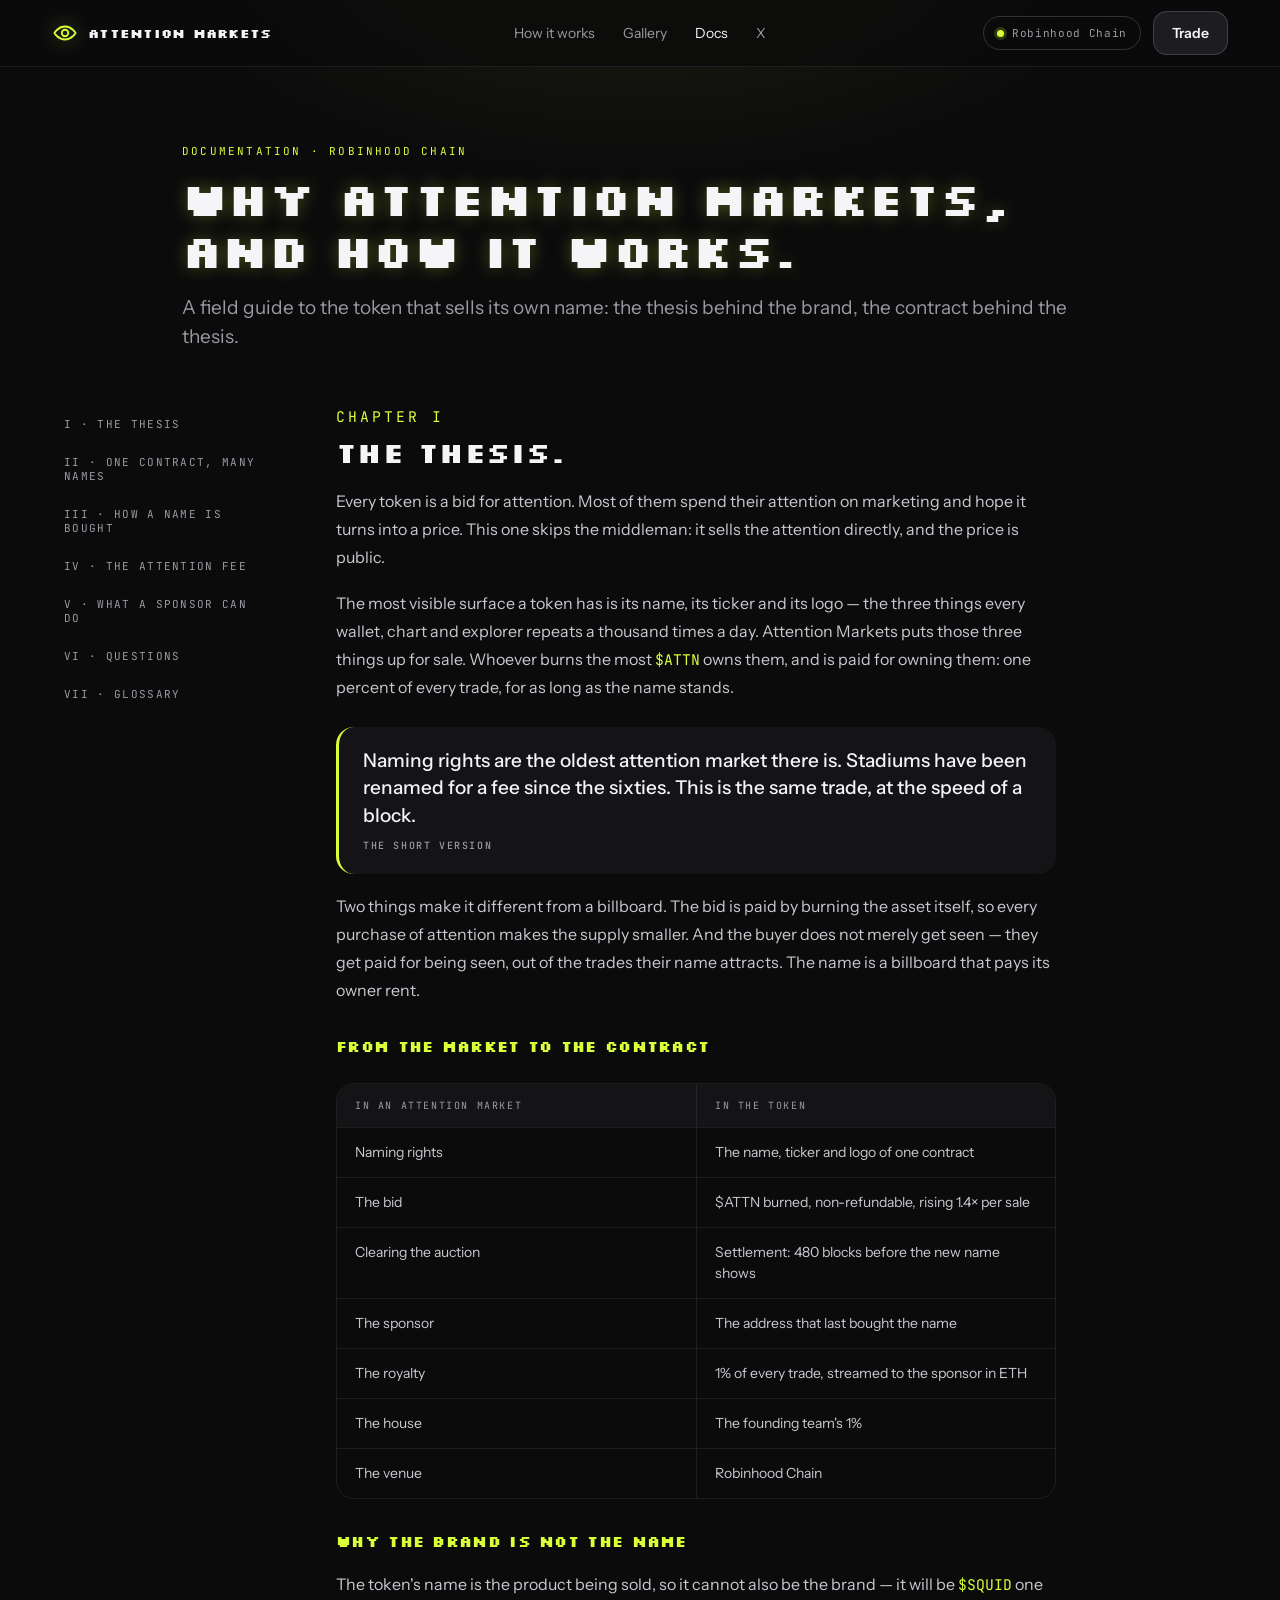
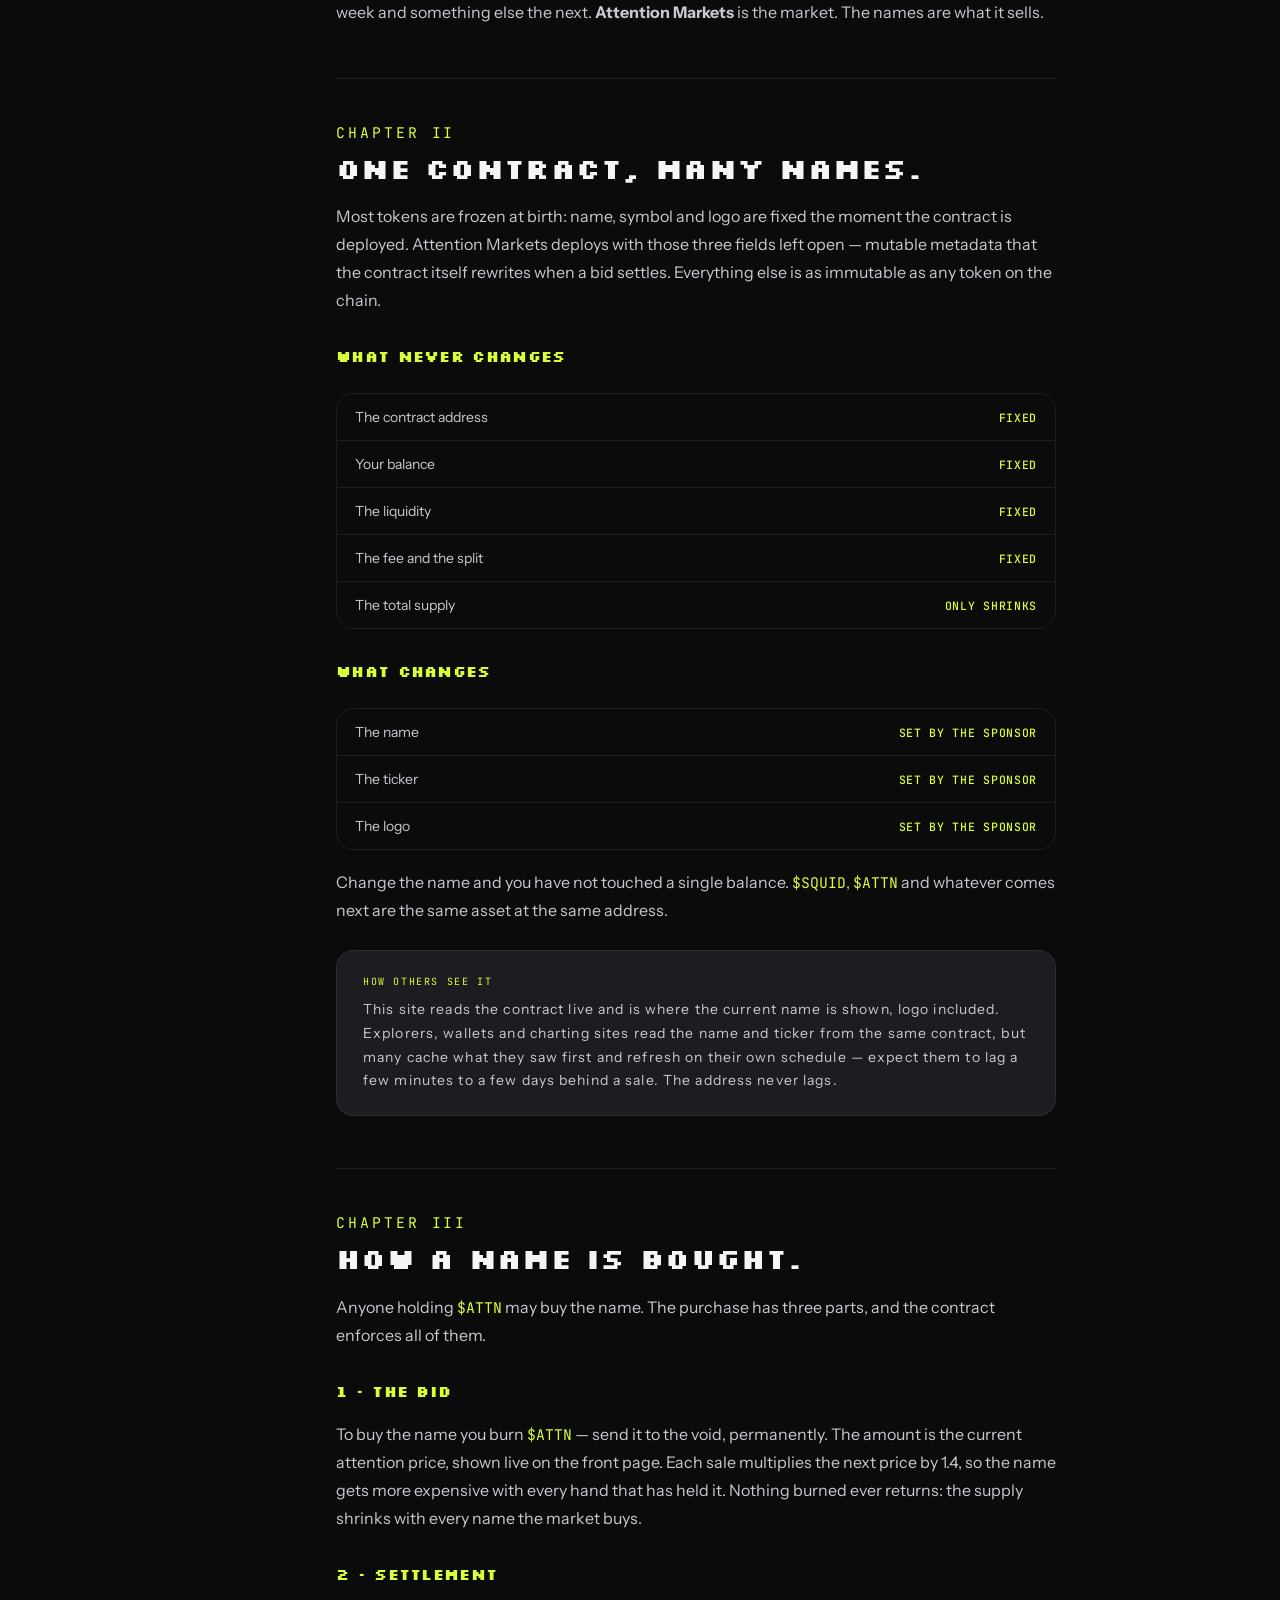
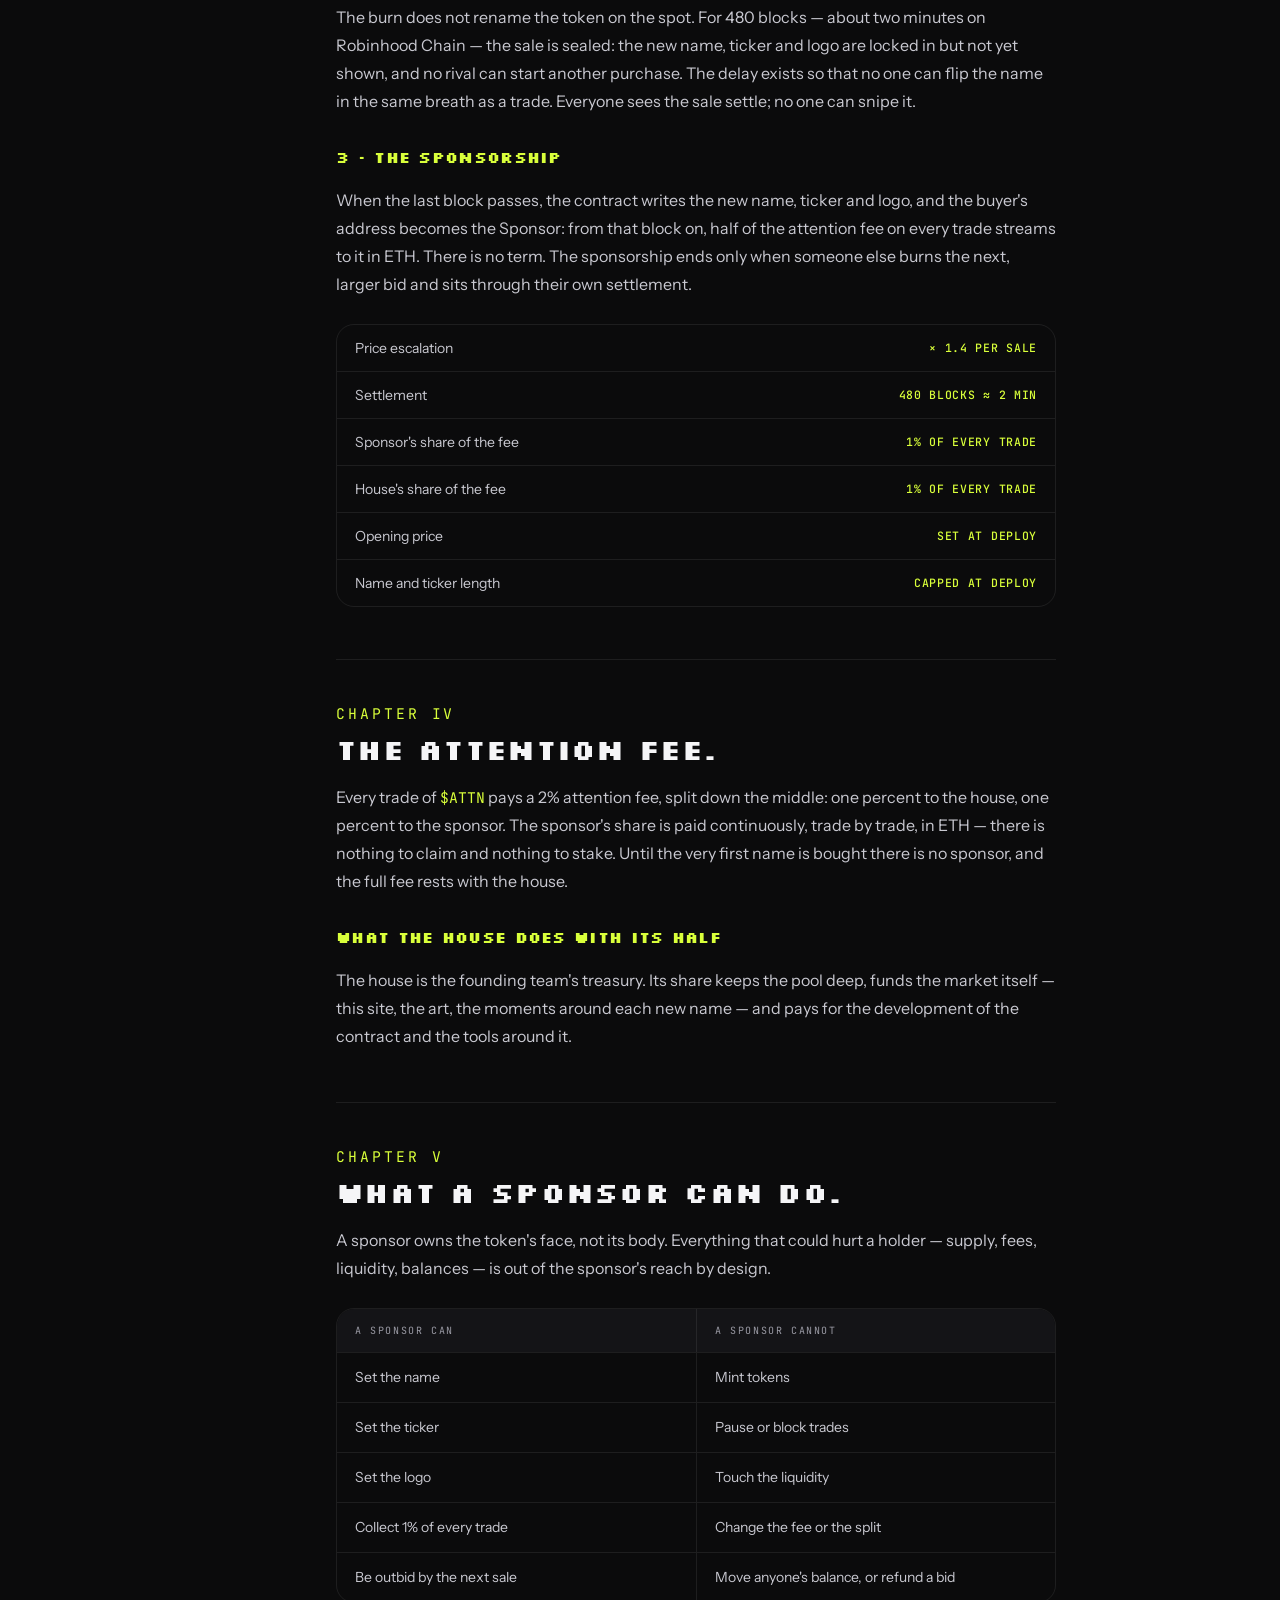
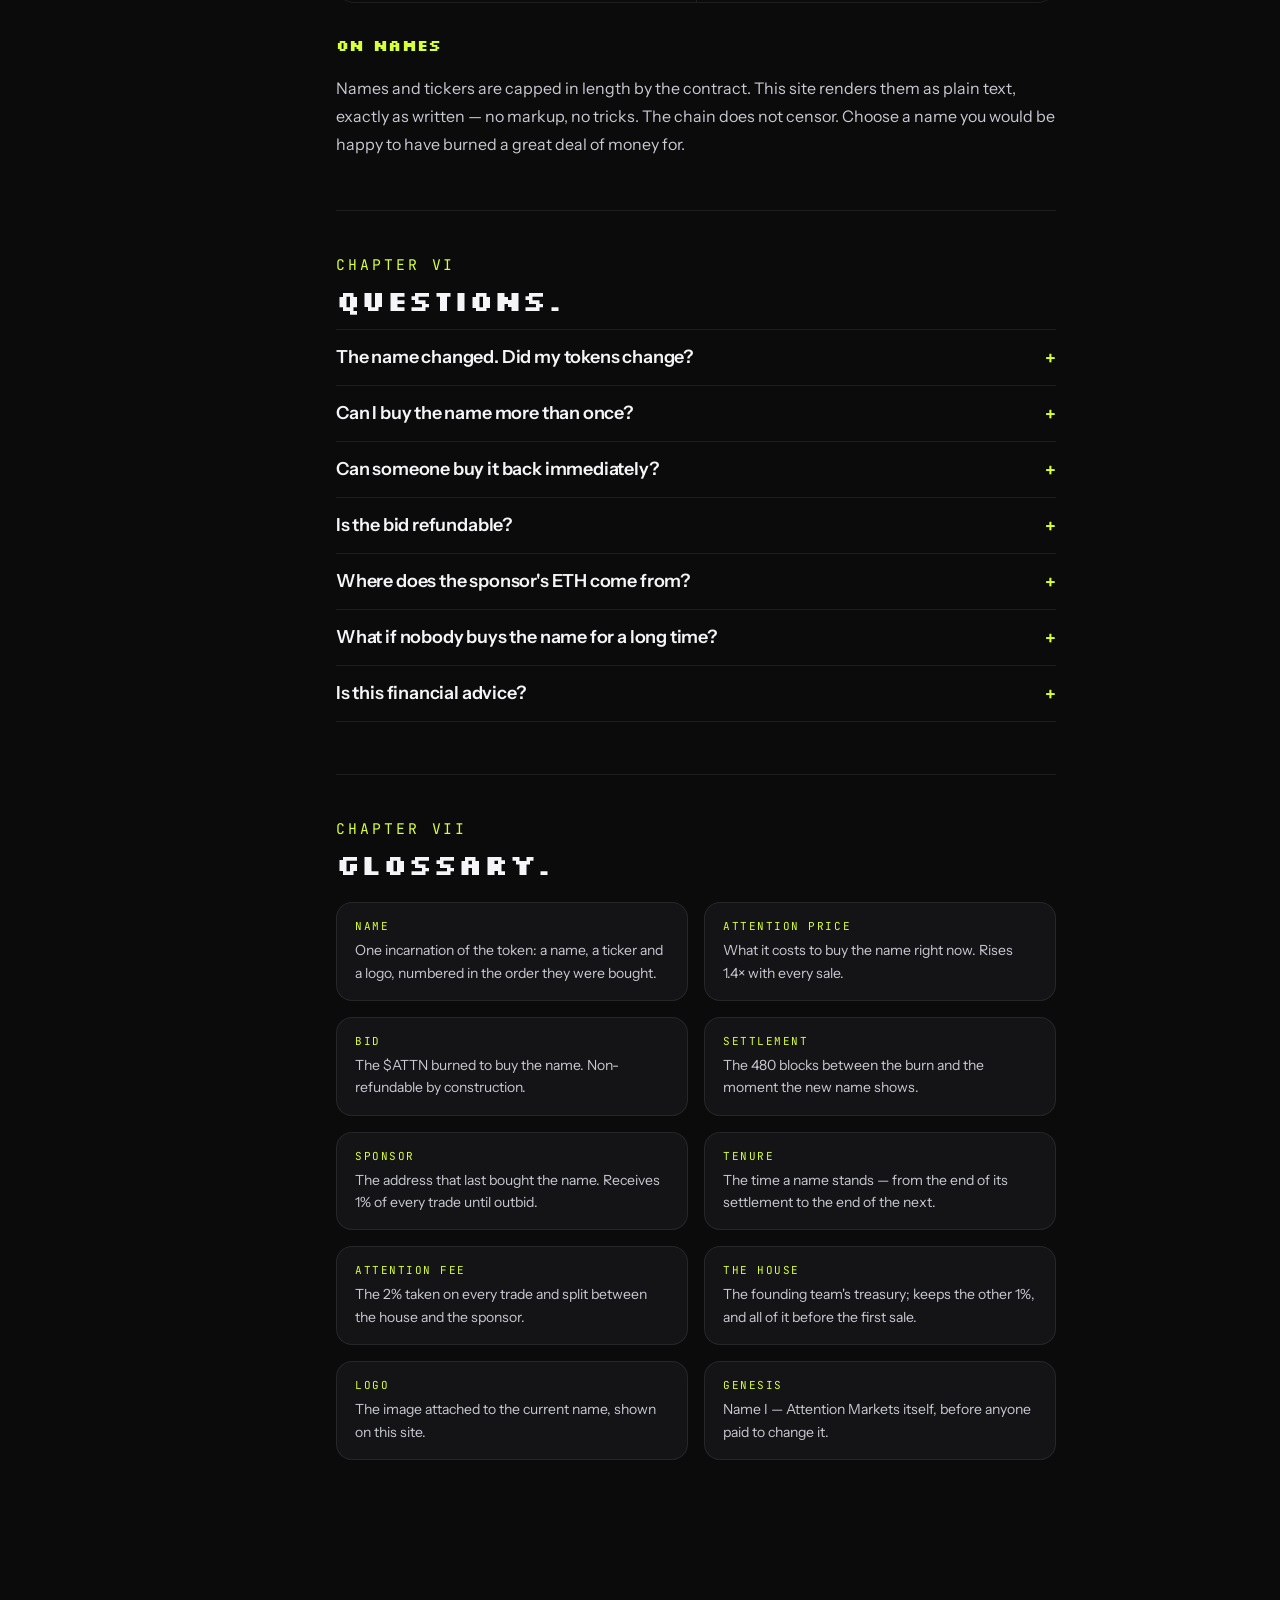
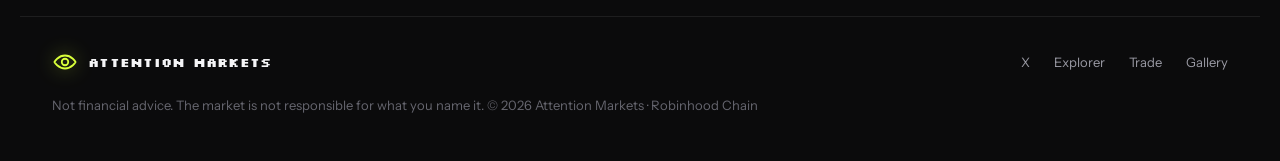
==== commit d6ce1fbf: "Pixel display font for titles Silkscreen replaces Bricolage Grotesque on every title, stat number, t" ====
--- a/docs.html
+++ b/docs.html
@@ -8,7 +8,7 @@
   <link rel="icon" type="image/svg+xml" href="assets/favicon.svg">
   <link rel="preconnect" href="https://fonts.googleapis.com">
   <link rel="preconnect" href="https://fonts.gstatic.com" crossorigin>
-  <link rel="stylesheet" href="https://fonts.googleapis.com/css2?family=Bricolage+Grotesque:opsz,wght@12..96,500;12..96,600;12..96,700;12..96,800&family=Instrument+Sans:wght@400;500;600&family=JetBrains+Mono:wght@400;500&display=swap">
+  <link rel="stylesheet" href="https://fonts.googleapis.com/css2?family=Silkscreen:wght@400;700&family=Instrument+Sans:wght@400;500;600&family=JetBrains+Mono:wght@400;500&display=swap">
   <link rel="stylesheet" href="styles.css">
 </head>
 <body>
--- a/styles.css
+++ b/styles.css
@@ -10,7 +10,8 @@
   --dim: #66666F;
   --accent: #D9FF3A;
   --accent-ink: #0B0B0C;
-  --display: 'Bricolage Grotesque', 'Instrument Sans', system-ui, sans-serif;
+  --display: 'Silkscreen', 'Courier New', monospace;
+  --glow: 0 0 18px rgba(217, 255, 58, 0.28);
   --sans: 'Instrument Sans', 'Segoe UI', system-ui, sans-serif;
   --mono: 'JetBrains Mono', Consolas, monospace;
 }
@@ -81,8 +82,9 @@
   justify-self: start;
   font-family: var(--display);
   font-weight: 700;
-  font-size: 17px;
-  letter-spacing: -0.01em;
+  font-size: 13px;
+  letter-spacing: 0.02em;
+  text-transform: uppercase;
   white-space: nowrap;
 }
 
@@ -213,7 +215,7 @@
 
 .tile-glyph { width: 46%; height: 46%; filter: drop-shadow(0 20px 40px rgba(0, 0, 0, 0.35)); }
 
-.sigil { font-family: var(--display); font-weight: 800; letter-spacing: -0.04em; filter: drop-shadow(0 20px 40px rgba(0, 0, 0, 0.35)); }
+.sigil { font-family: var(--display); font-weight: 700; font-size: 96px; letter-spacing: 0.02em; filter: drop-shadow(0 20px 40px rgba(0, 0, 0, 0.35)); }
 
 .tile-badge {
   position: absolute;
@@ -238,12 +240,14 @@
 .eyebrow { display: inline-flex; align-items: center; gap: 10px; font-size: 11px; letter-spacing: 0.2em; color: var(--accent); }
 
 .name {
-  margin: 12px 0 0 0;
+  margin: 14px 0 0 0;
   font-family: var(--display);
-  font-weight: 800;
-  font-size: clamp(56px, 7.4vw, 112px);
-  line-height: 0.92;
-  letter-spacing: -0.04em;
+  font-weight: 700;
+  font-size: clamp(36px, 5.4vw, 80px);
+  line-height: 1;
+  letter-spacing: 0.01em;
+  text-transform: uppercase;
+  text-shadow: var(--glow);
   overflow-wrap: anywhere;
 }
 
@@ -304,7 +308,7 @@
 
 .stat-l { font-size: 10px; letter-spacing: 0.16em; color: var(--muted); }
 
-.stat-v { margin-top: 8px; font-family: var(--display); font-weight: 600; font-size: 22px; letter-spacing: -0.02em; }
+.stat-v { margin-top: 8px; font-family: var(--display); font-weight: 700; font-size: 17px; letter-spacing: 0; }
 
 .stat-v small { font-size: 12px; color: var(--muted); font-family: var(--mono); font-weight: 400; }
 
@@ -348,9 +352,11 @@
   margin: 0;
   font-family: var(--display);
   font-weight: 700;
-  font-size: clamp(36px, 4.6vw, 64px);
-  line-height: 0.98;
-  letter-spacing: -0.035em;
+  font-size: clamp(24px, 3.2vw, 44px);
+  line-height: 1.1;
+  letter-spacing: 0.01em;
+  text-transform: uppercase;
+  text-shadow: var(--glow);
 }
 
 .lead { margin: 0; font-size: 17px; line-height: 1.65; color: var(--text-2); }
@@ -369,7 +375,7 @@
 
 .step-n { font-size: 12px; letter-spacing: 0.12em; color: var(--accent); }
 
-.step h3, .fee h3 { margin: 44px 0 0 0; font-family: var(--display); font-weight: 600; font-size: 24px; letter-spacing: -0.02em; }
+.step h3, .fee h3 { margin: 44px 0 0 0; font-family: var(--display); font-weight: 700; font-size: 17px; letter-spacing: 0.02em; line-height: 1.3; text-transform: uppercase; }
 
 .step p { margin: 10px 0 0 0; font-size: 15px; line-height: 1.65; color: var(--muted); }
 
@@ -398,7 +404,7 @@
 
 .fee-l { font-size: 11px; letter-spacing: 0.16em; color: var(--accent); }
 
-.fee h3 { margin-top: 14px; font-size: 28px; }
+.fee h3 { margin-top: 14px; font-size: 19px; }
 
 .fee p { margin: 12px 0 0 0; font-size: 15px; line-height: 1.65; }
 
@@ -463,7 +469,7 @@
 
 .gcard.now .gbadge { background: var(--accent); color: var(--accent-ink); }
 
-.gname { margin-top: 14px; font-family: var(--display); font-weight: 600; font-size: 22px; letter-spacing: -0.02em; line-height: 1.05; }
+.gname { margin-top: 14px; font-family: var(--display); font-weight: 700; font-size: 15px; letter-spacing: 0.01em; line-height: 1.3; text-transform: uppercase; }
 
 .gticker { margin-top: 4px; font-size: 12px; color: var(--accent); }
 
@@ -481,7 +487,7 @@
 
 .big-stat { padding: 24px 28px; border-radius: 22px; background: var(--surface); border: 1px solid var(--line); }
 
-.big-v { font-family: var(--display); font-weight: 700; font-size: 36px; letter-spacing: -0.03em; }
+.big-v { font-family: var(--display); font-weight: 700; font-size: 26px; letter-spacing: 0; text-shadow: var(--glow); }
 
 .big-stat .stat-l { margin-top: 8px; }
 
@@ -528,7 +534,7 @@
   gap: 16px;
 }
 
-.modal-title { font-family: var(--display); font-weight: 800; font-size: clamp(48px, 7vw, 88px); letter-spacing: -0.04em; line-height: 1; }
+.modal-title { font-family: var(--display); font-weight: 700; font-size: clamp(32px, 5vw, 60px); letter-spacing: 0.01em; line-height: 1; text-transform: uppercase; text-shadow: var(--glow); }
 
 .blink { animation: pulse 1s ease-in-out infinite; }
 
@@ -574,10 +580,12 @@
 .docs-head h1 {
   margin: 14px 0 0 0;
   font-family: var(--display);
-  font-weight: 800;
-  font-size: clamp(40px, 5.4vw, 76px);
-  line-height: 0.96;
-  letter-spacing: -0.04em;
+  font-weight: 700;
+  font-size: clamp(26px, 3.6vw, 50px);
+  line-height: 1.12;
+  letter-spacing: 0.01em;
+  text-transform: uppercase;
+  text-shadow: var(--glow);
 }
 
 .docs-head .sub { margin: 18px 0 0 0; font-size: 19px; line-height: 1.5; color: var(--muted); }
@@ -598,15 +606,15 @@
 
 .chapter-no { font-size: 11px; letter-spacing: 0.2em; color: var(--accent); }
 
-.chapter h2 { margin: 10px 0 0 0; font-family: var(--display); font-weight: 700; font-size: clamp(30px, 3.2vw, 44px); line-height: 1.02; letter-spacing: -0.03em; }
+.chapter h2 { margin: 10px 0 0 0; font-family: var(--display); font-weight: 700; font-size: clamp(20px, 2.2vw, 30px); line-height: 1.15; letter-spacing: 0.01em; text-transform: uppercase; }
 
 .chapter p { margin: 18px 0 0 0; font-size: 16px; line-height: 1.75; color: var(--text-2); }
 
-.chapter h3 { margin: 32px 0 0 0; font-family: var(--display); font-weight: 600; font-size: 22px; letter-spacing: -0.02em; }
+.chapter h3 { margin: 32px 0 0 0; font-family: var(--display); font-weight: 700; font-size: 15px; letter-spacing: 0.02em; line-height: 1.4; text-transform: uppercase; color: var(--accent); }
 
 .chapter .mono { color: var(--accent); font-size: 0.92em; }
 
-.quote { margin: 26px 0 0 0; padding: 20px 24px; border-radius: 18px; background: var(--surface); border-left: 3px solid var(--accent); font-family: var(--display); font-weight: 500; font-size: 20px; line-height: 1.4; color: var(--text); }
+.quote { margin: 26px 0 0 0; padding: 20px 24px; border-radius: 18px; background: var(--surface); border-left: 3px solid var(--accent); font-family: var(--sans); font-weight: 500; font-size: 19px; line-height: 1.45; color: var(--text); }
 
 .quote cite { display: block; margin-top: 10px; font-family: var(--mono); font-style: normal; font-size: 10px; letter-spacing: 0.16em; color: var(--muted); }
 
@@ -636,7 +644,7 @@
 
 .faq details:last-child { border-bottom: 1px solid var(--line); }
 
-.faq summary { display: flex; justify-content: space-between; gap: 16px; cursor: pointer; list-style: none; font-family: var(--display); font-weight: 600; font-size: 19px; letter-spacing: -0.01em; }
+.faq summary { display: flex; justify-content: space-between; gap: 16px; cursor: pointer; list-style: none; font-family: var(--sans); font-weight: 600; font-size: 18px; letter-spacing: -0.01em; }
 
 .faq summary::-webkit-details-marker { display: none; }
 
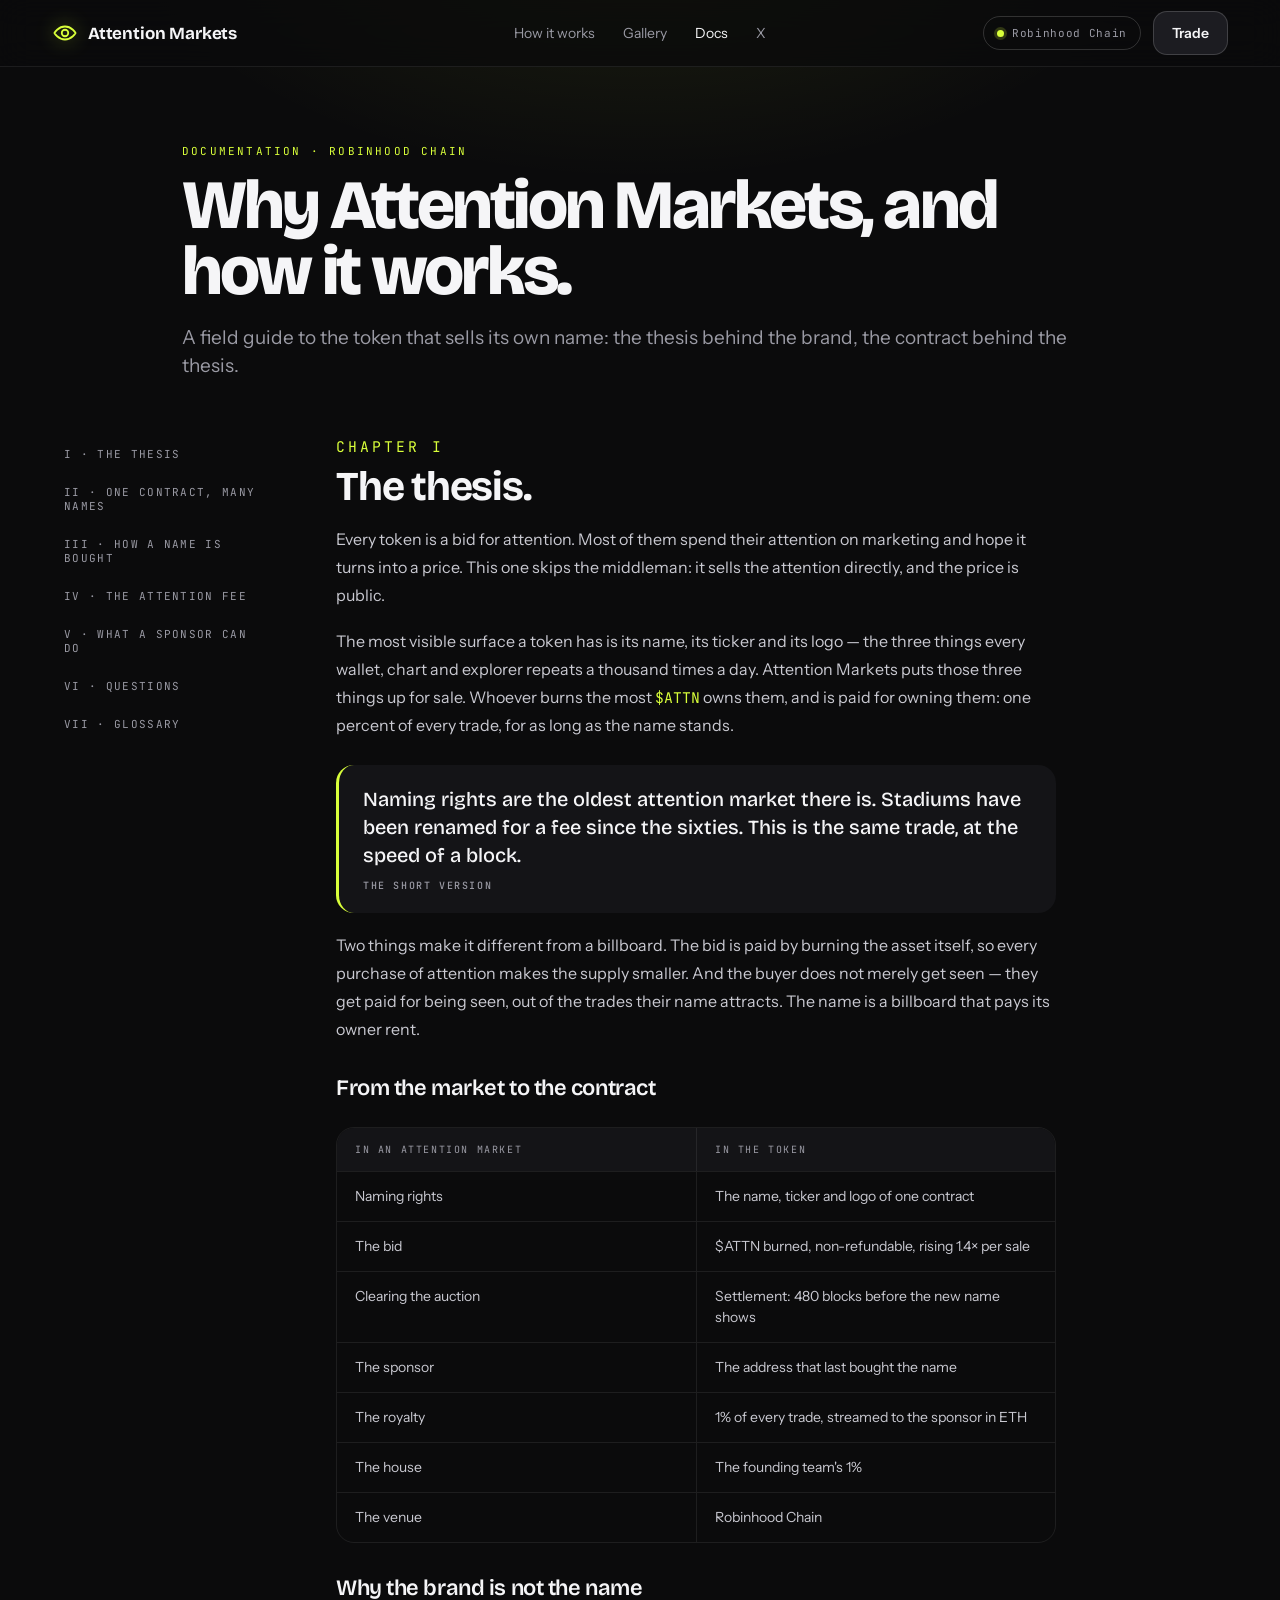
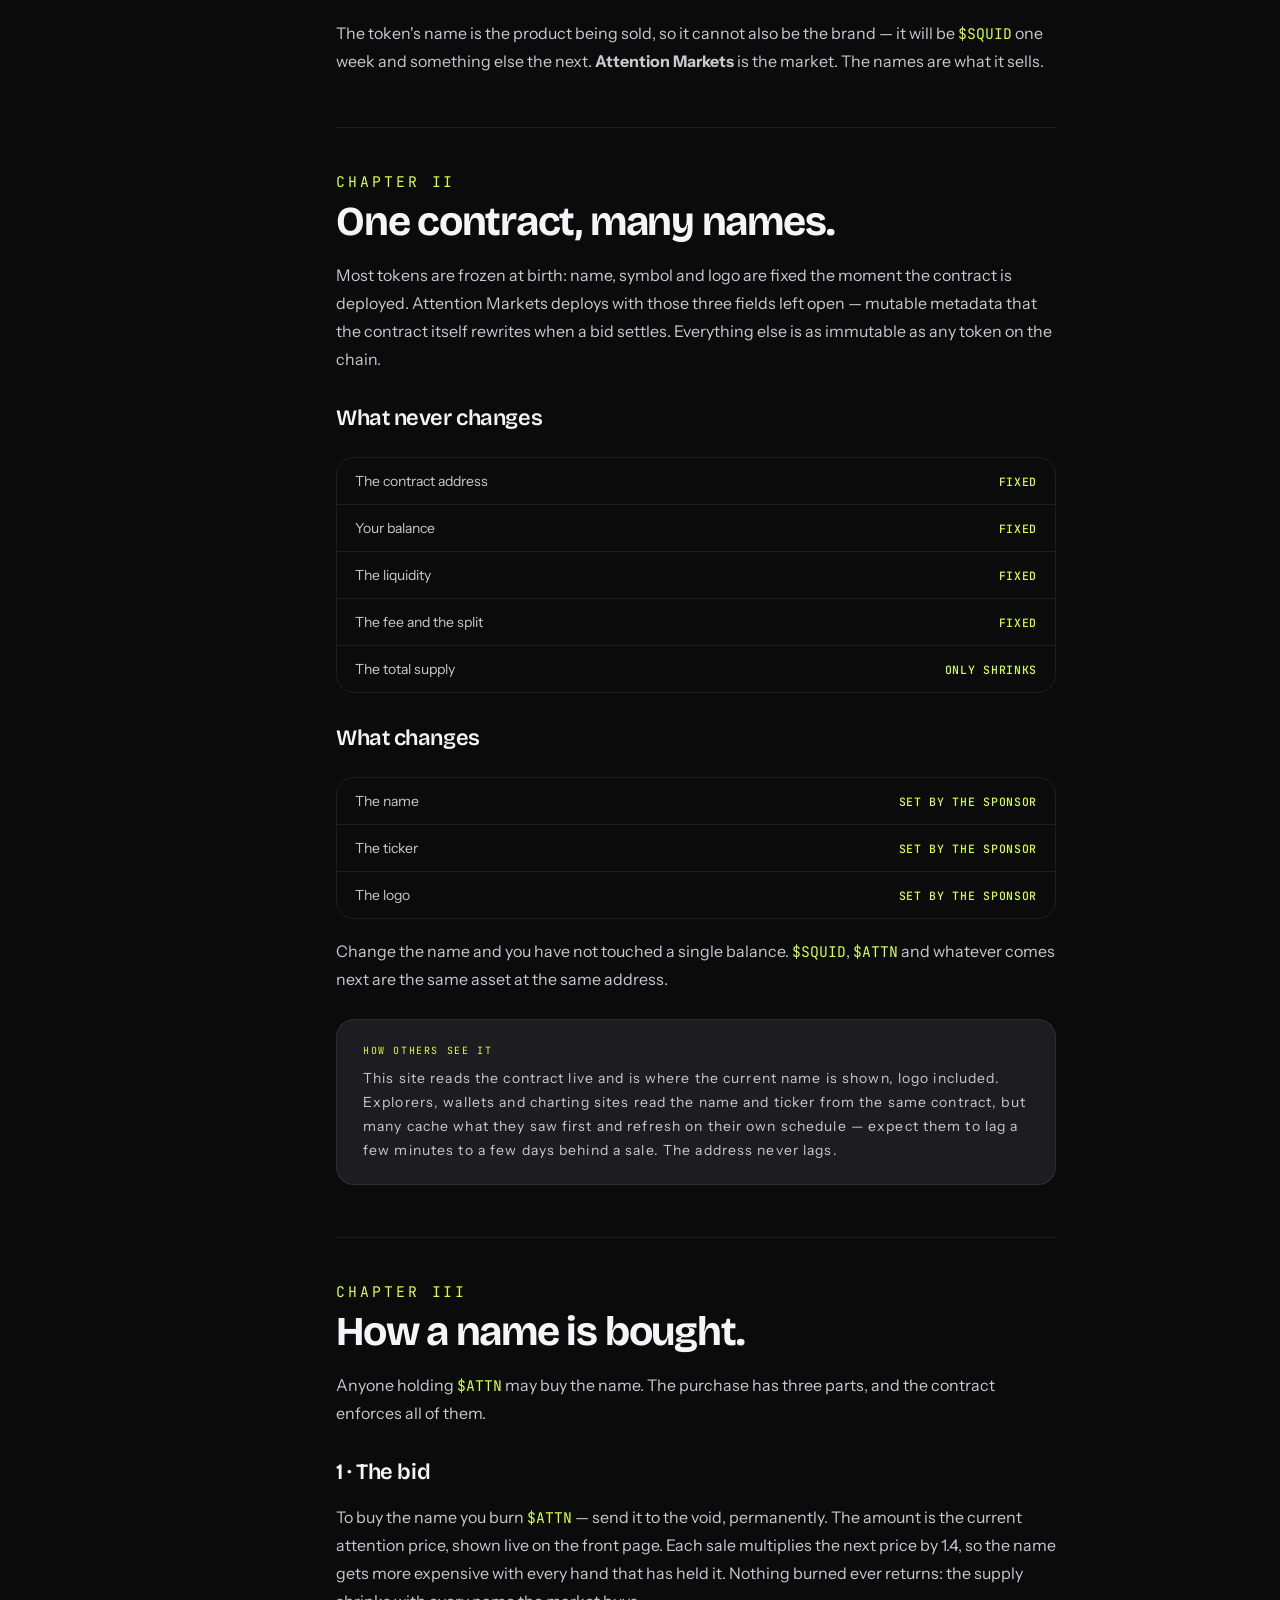
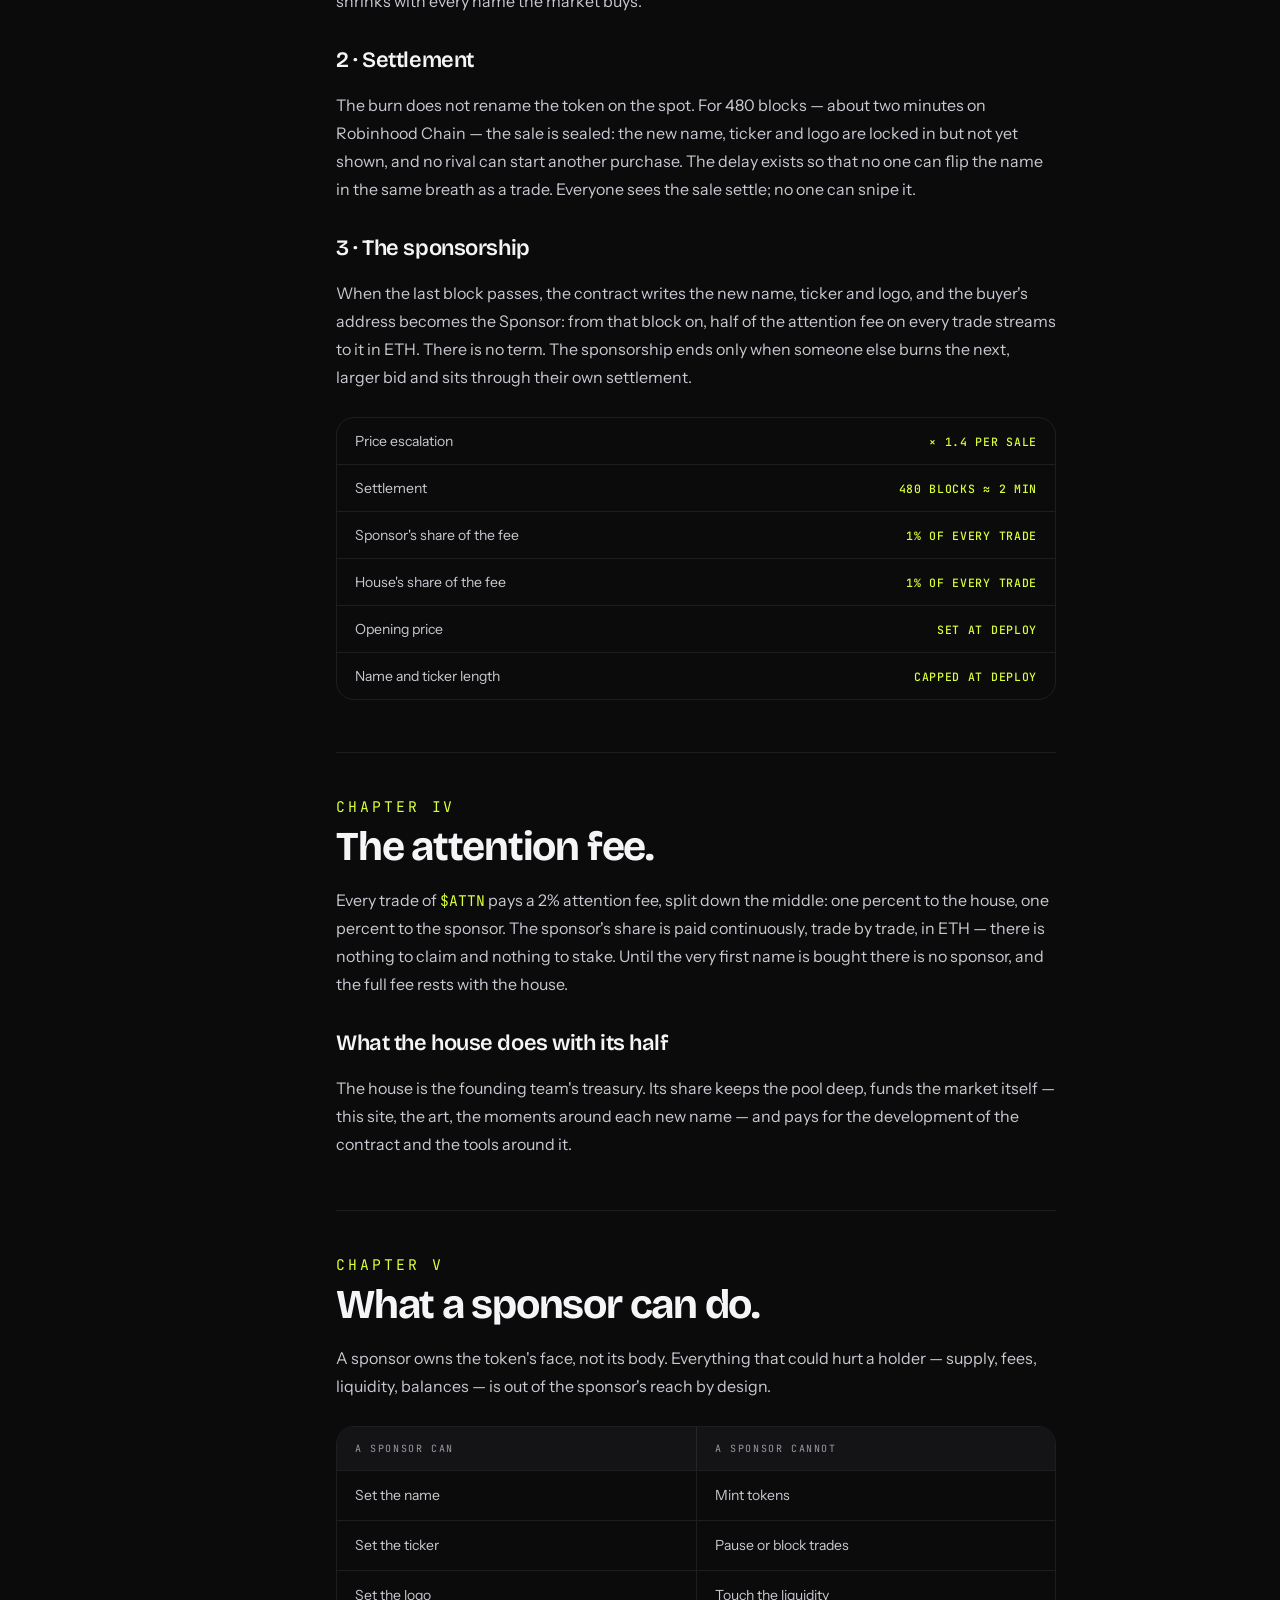
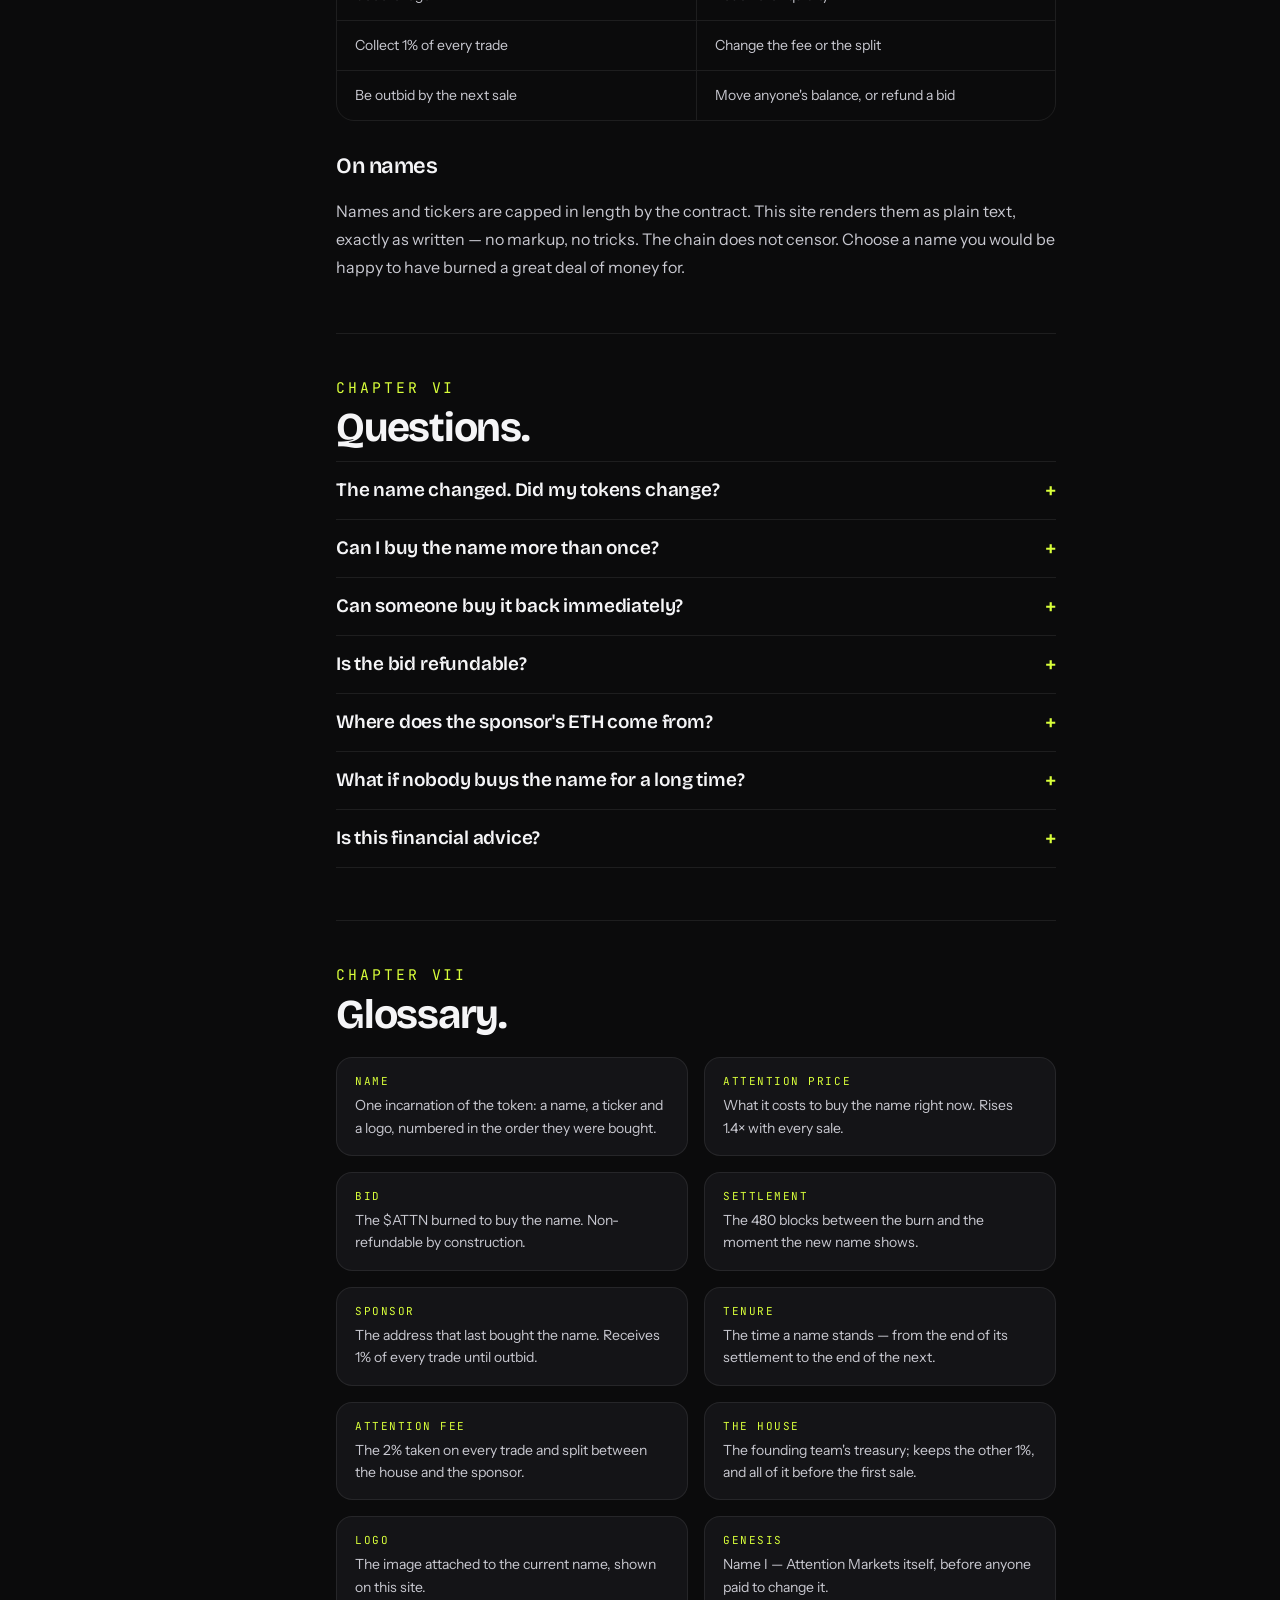
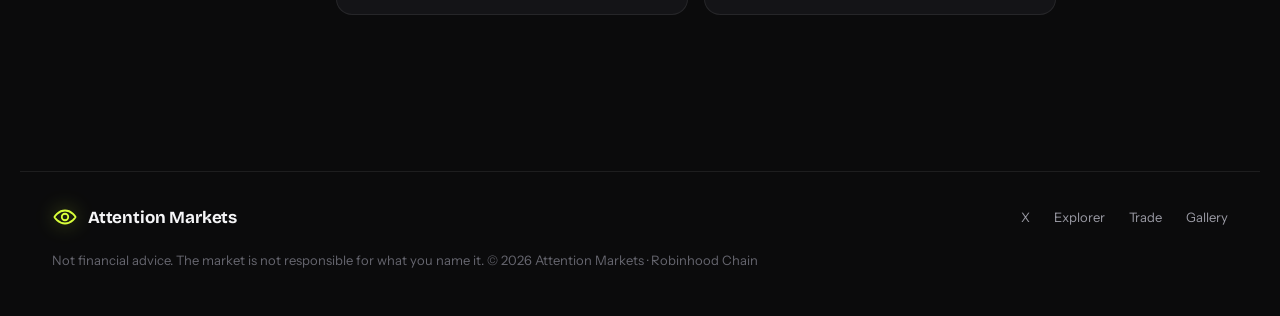
==== commit 87358dae: "Revert "Pixel display font for titles" This reverts commit d6ce1fbfdcd8580b60943520130f64bb5d020f89." ====
--- a/docs.html
+++ b/docs.html
@@ -8,7 +8,7 @@
   <link rel="icon" type="image/svg+xml" href="assets/favicon.svg">
   <link rel="preconnect" href="https://fonts.googleapis.com">
   <link rel="preconnect" href="https://fonts.gstatic.com" crossorigin>
-  <link rel="stylesheet" href="https://fonts.googleapis.com/css2?family=Silkscreen:wght@400;700&family=Instrument+Sans:wght@400;500;600&family=JetBrains+Mono:wght@400;500&display=swap">
+  <link rel="stylesheet" href="https://fonts.googleapis.com/css2?family=Bricolage+Grotesque:opsz,wght@12..96,500;12..96,600;12..96,700;12..96,800&family=Instrument+Sans:wght@400;500;600&family=JetBrains+Mono:wght@400;500&display=swap">
   <link rel="stylesheet" href="styles.css">
 </head>
 <body>
--- a/styles.css
+++ b/styles.css
@@ -10,8 +10,7 @@
   --dim: #66666F;
   --accent: #D9FF3A;
   --accent-ink: #0B0B0C;
-  --display: 'Silkscreen', 'Courier New', monospace;
-  --glow: 0 0 18px rgba(217, 255, 58, 0.28);
+  --display: 'Bricolage Grotesque', 'Instrument Sans', system-ui, sans-serif;
   --sans: 'Instrument Sans', 'Segoe UI', system-ui, sans-serif;
   --mono: 'JetBrains Mono', Consolas, monospace;
 }
@@ -82,9 +81,8 @@
   justify-self: start;
   font-family: var(--display);
   font-weight: 700;
-  font-size: 13px;
-  letter-spacing: 0.02em;
-  text-transform: uppercase;
+  font-size: 17px;
+  letter-spacing: -0.01em;
   white-space: nowrap;
 }
 
@@ -215,7 +213,7 @@
 
 .tile-glyph { width: 46%; height: 46%; filter: drop-shadow(0 20px 40px rgba(0, 0, 0, 0.35)); }
 
-.sigil { font-family: var(--display); font-weight: 700; font-size: 96px; letter-spacing: 0.02em; filter: drop-shadow(0 20px 40px rgba(0, 0, 0, 0.35)); }
+.sigil { font-family: var(--display); font-weight: 800; letter-spacing: -0.04em; filter: drop-shadow(0 20px 40px rgba(0, 0, 0, 0.35)); }
 
 .tile-badge {
   position: absolute;
@@ -240,14 +238,12 @@
 .eyebrow { display: inline-flex; align-items: center; gap: 10px; font-size: 11px; letter-spacing: 0.2em; color: var(--accent); }
 
 .name {
-  margin: 14px 0 0 0;
+  margin: 12px 0 0 0;
   font-family: var(--display);
-  font-weight: 700;
-  font-size: clamp(36px, 5.4vw, 80px);
-  line-height: 1;
-  letter-spacing: 0.01em;
-  text-transform: uppercase;
-  text-shadow: var(--glow);
+  font-weight: 800;
+  font-size: clamp(56px, 7.4vw, 112px);
+  line-height: 0.92;
+  letter-spacing: -0.04em;
   overflow-wrap: anywhere;
 }
 
@@ -308,7 +304,7 @@
 
 .stat-l { font-size: 10px; letter-spacing: 0.16em; color: var(--muted); }
 
-.stat-v { margin-top: 8px; font-family: var(--display); font-weight: 700; font-size: 17px; letter-spacing: 0; }
+.stat-v { margin-top: 8px; font-family: var(--display); font-weight: 600; font-size: 22px; letter-spacing: -0.02em; }
 
 .stat-v small { font-size: 12px; color: var(--muted); font-family: var(--mono); font-weight: 400; }
 
@@ -352,11 +348,9 @@
   margin: 0;
   font-family: var(--display);
   font-weight: 700;
-  font-size: clamp(24px, 3.2vw, 44px);
-  line-height: 1.1;
-  letter-spacing: 0.01em;
-  text-transform: uppercase;
-  text-shadow: var(--glow);
+  font-size: clamp(36px, 4.6vw, 64px);
+  line-height: 0.98;
+  letter-spacing: -0.035em;
 }
 
 .lead { margin: 0; font-size: 17px; line-height: 1.65; color: var(--text-2); }
@@ -375,7 +369,7 @@
 
 .step-n { font-size: 12px; letter-spacing: 0.12em; color: var(--accent); }
 
-.step h3, .fee h3 { margin: 44px 0 0 0; font-family: var(--display); font-weight: 700; font-size: 17px; letter-spacing: 0.02em; line-height: 1.3; text-transform: uppercase; }
+.step h3, .fee h3 { margin: 44px 0 0 0; font-family: var(--display); font-weight: 600; font-size: 24px; letter-spacing: -0.02em; }
 
 .step p { margin: 10px 0 0 0; font-size: 15px; line-height: 1.65; color: var(--muted); }
 
@@ -404,7 +398,7 @@
 
 .fee-l { font-size: 11px; letter-spacing: 0.16em; color: var(--accent); }
 
-.fee h3 { margin-top: 14px; font-size: 19px; }
+.fee h3 { margin-top: 14px; font-size: 28px; }
 
 .fee p { margin: 12px 0 0 0; font-size: 15px; line-height: 1.65; }
 
@@ -469,7 +463,7 @@
 
 .gcard.now .gbadge { background: var(--accent); color: var(--accent-ink); }
 
-.gname { margin-top: 14px; font-family: var(--display); font-weight: 700; font-size: 15px; letter-spacing: 0.01em; line-height: 1.3; text-transform: uppercase; }
+.gname { margin-top: 14px; font-family: var(--display); font-weight: 600; font-size: 22px; letter-spacing: -0.02em; line-height: 1.05; }
 
 .gticker { margin-top: 4px; font-size: 12px; color: var(--accent); }
 
@@ -487,7 +481,7 @@
 
 .big-stat { padding: 24px 28px; border-radius: 22px; background: var(--surface); border: 1px solid var(--line); }
 
-.big-v { font-family: var(--display); font-weight: 700; font-size: 26px; letter-spacing: 0; text-shadow: var(--glow); }
+.big-v { font-family: var(--display); font-weight: 700; font-size: 36px; letter-spacing: -0.03em; }
 
 .big-stat .stat-l { margin-top: 8px; }
 
@@ -534,7 +528,7 @@
   gap: 16px;
 }
 
-.modal-title { font-family: var(--display); font-weight: 700; font-size: clamp(32px, 5vw, 60px); letter-spacing: 0.01em; line-height: 1; text-transform: uppercase; text-shadow: var(--glow); }
+.modal-title { font-family: var(--display); font-weight: 800; font-size: clamp(48px, 7vw, 88px); letter-spacing: -0.04em; line-height: 1; }
 
 .blink { animation: pulse 1s ease-in-out infinite; }
 
@@ -580,12 +574,10 @@
 .docs-head h1 {
   margin: 14px 0 0 0;
   font-family: var(--display);
-  font-weight: 700;
-  font-size: clamp(26px, 3.6vw, 50px);
-  line-height: 1.12;
-  letter-spacing: 0.01em;
-  text-transform: uppercase;
-  text-shadow: var(--glow);
+  font-weight: 800;
+  font-size: clamp(40px, 5.4vw, 76px);
+  line-height: 0.96;
+  letter-spacing: -0.04em;
 }
 
 .docs-head .sub { margin: 18px 0 0 0; font-size: 19px; line-height: 1.5; color: var(--muted); }
@@ -606,15 +598,15 @@
 
 .chapter-no { font-size: 11px; letter-spacing: 0.2em; color: var(--accent); }
 
-.chapter h2 { margin: 10px 0 0 0; font-family: var(--display); font-weight: 700; font-size: clamp(20px, 2.2vw, 30px); line-height: 1.15; letter-spacing: 0.01em; text-transform: uppercase; }
+.chapter h2 { margin: 10px 0 0 0; font-family: var(--display); font-weight: 700; font-size: clamp(30px, 3.2vw, 44px); line-height: 1.02; letter-spacing: -0.03em; }
 
 .chapter p { margin: 18px 0 0 0; font-size: 16px; line-height: 1.75; color: var(--text-2); }
 
-.chapter h3 { margin: 32px 0 0 0; font-family: var(--display); font-weight: 700; font-size: 15px; letter-spacing: 0.02em; line-height: 1.4; text-transform: uppercase; color: var(--accent); }
+.chapter h3 { margin: 32px 0 0 0; font-family: var(--display); font-weight: 600; font-size: 22px; letter-spacing: -0.02em; }
 
 .chapter .mono { color: var(--accent); font-size: 0.92em; }
 
-.quote { margin: 26px 0 0 0; padding: 20px 24px; border-radius: 18px; background: var(--surface); border-left: 3px solid var(--accent); font-family: var(--sans); font-weight: 500; font-size: 19px; line-height: 1.45; color: var(--text); }
+.quote { margin: 26px 0 0 0; padding: 20px 24px; border-radius: 18px; background: var(--surface); border-left: 3px solid var(--accent); font-family: var(--display); font-weight: 500; font-size: 20px; line-height: 1.4; color: var(--text); }
 
 .quote cite { display: block; margin-top: 10px; font-family: var(--mono); font-style: normal; font-size: 10px; letter-spacing: 0.16em; color: var(--muted); }
 
@@ -644,7 +636,7 @@
 
 .faq details:last-child { border-bottom: 1px solid var(--line); }
 
-.faq summary { display: flex; justify-content: space-between; gap: 16px; cursor: pointer; list-style: none; font-family: var(--sans); font-weight: 600; font-size: 18px; letter-spacing: -0.01em; }
+.faq summary { display: flex; justify-content: space-between; gap: 16px; cursor: pointer; list-style: none; font-family: var(--display); font-weight: 600; font-size: 19px; letter-spacing: -0.01em; }
 
 .faq summary::-webkit-details-marker { display: none; }
 
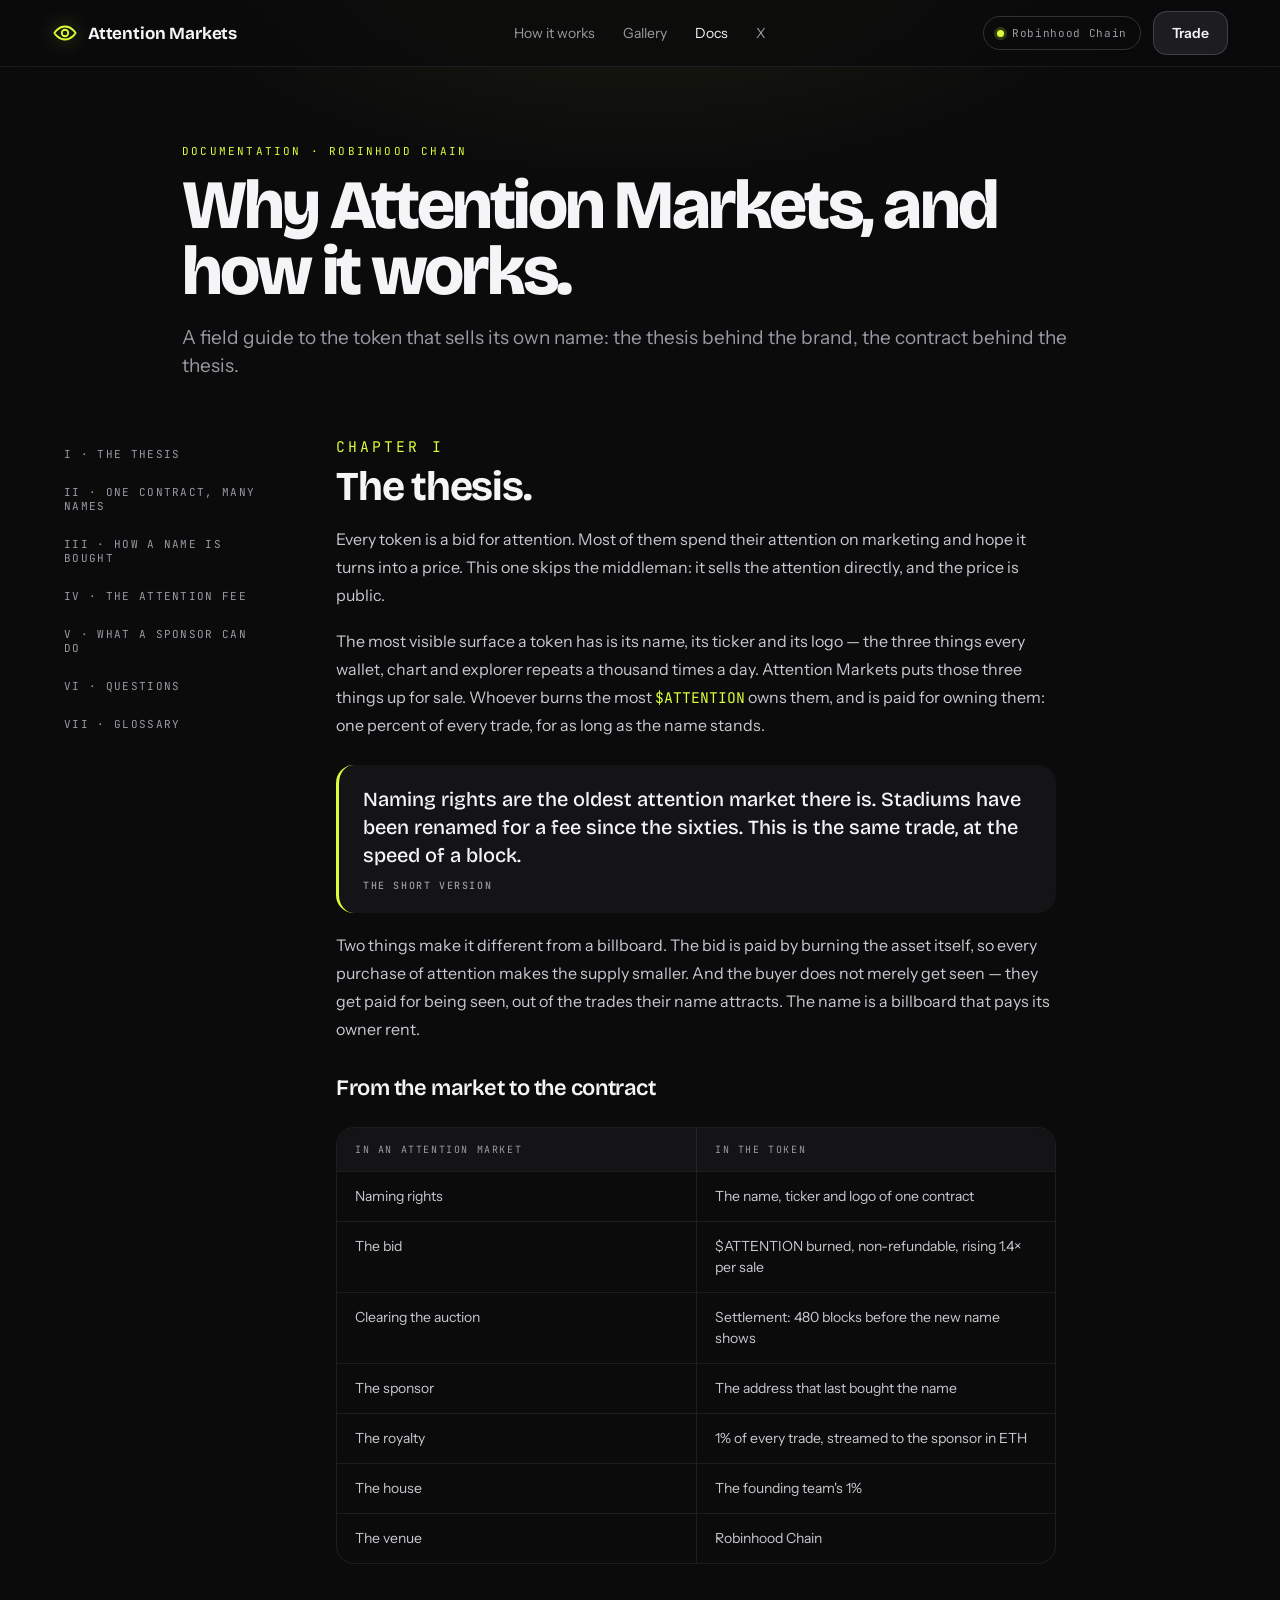
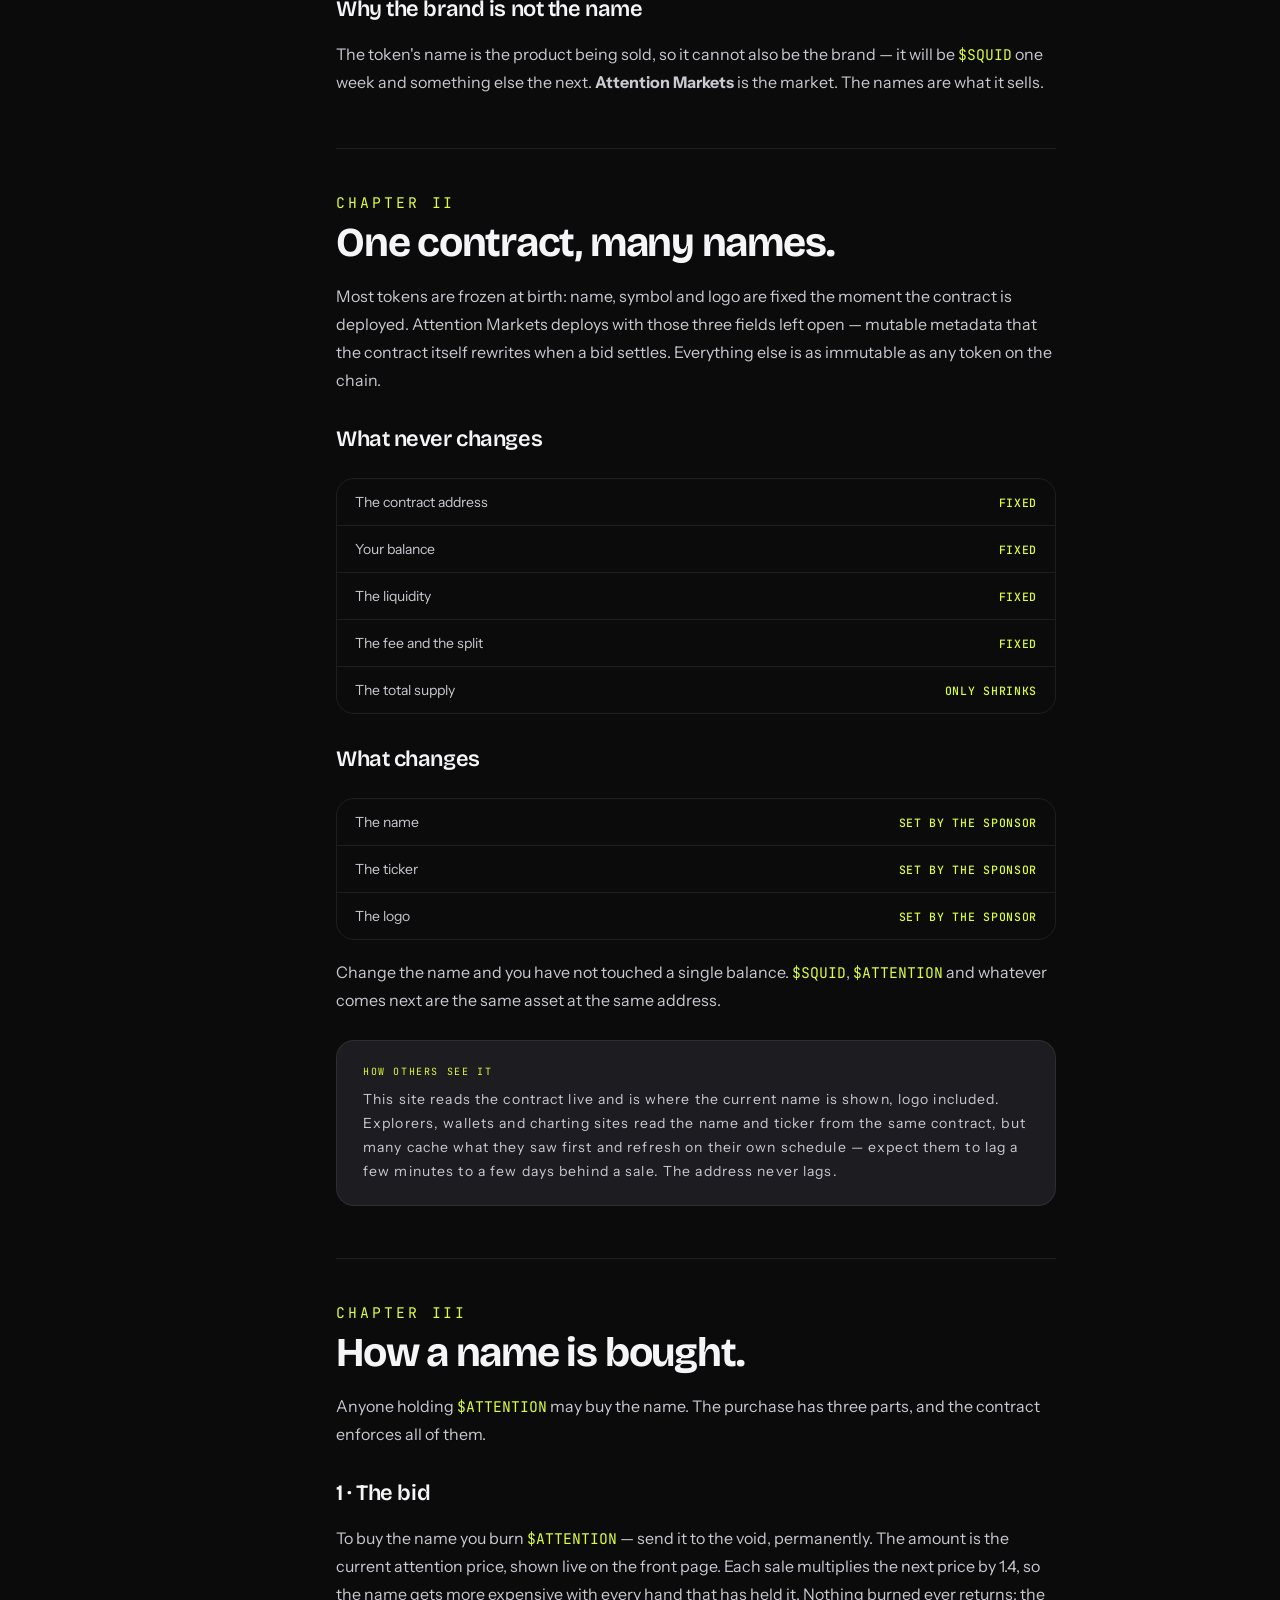
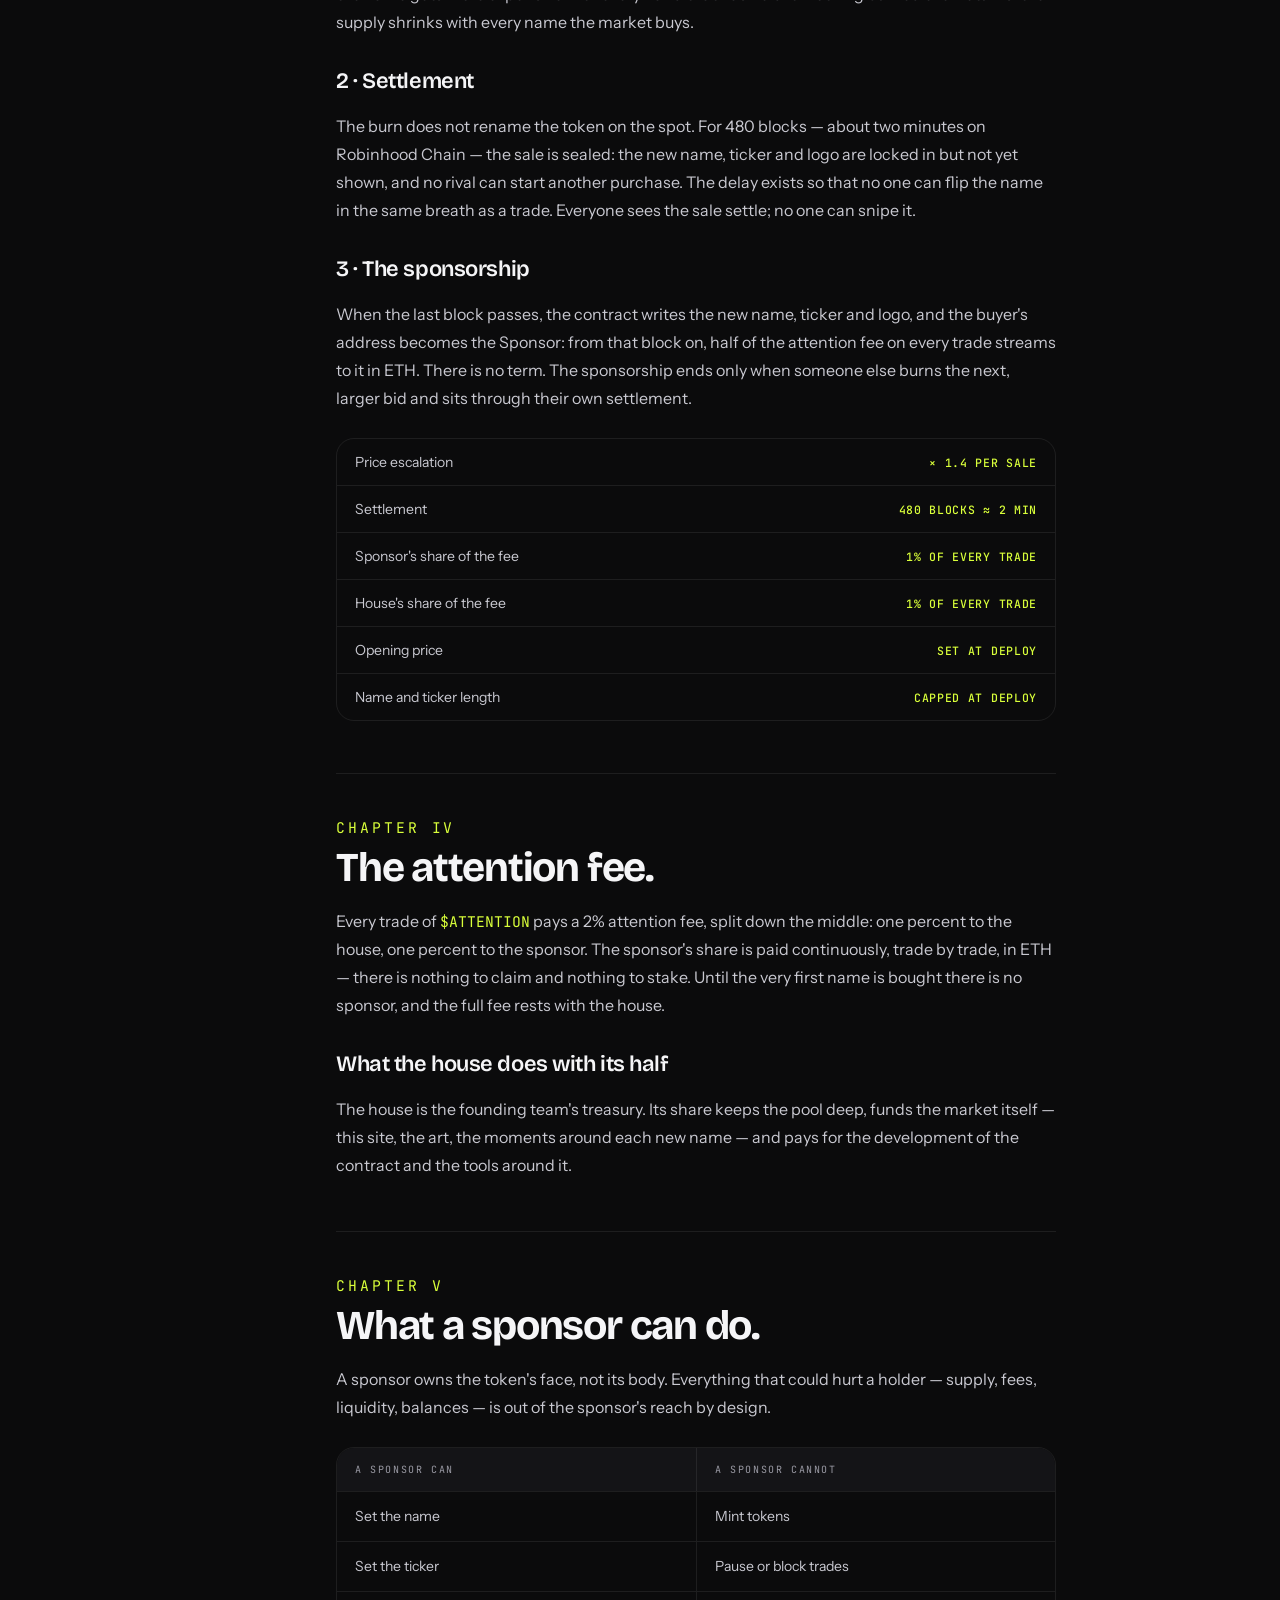
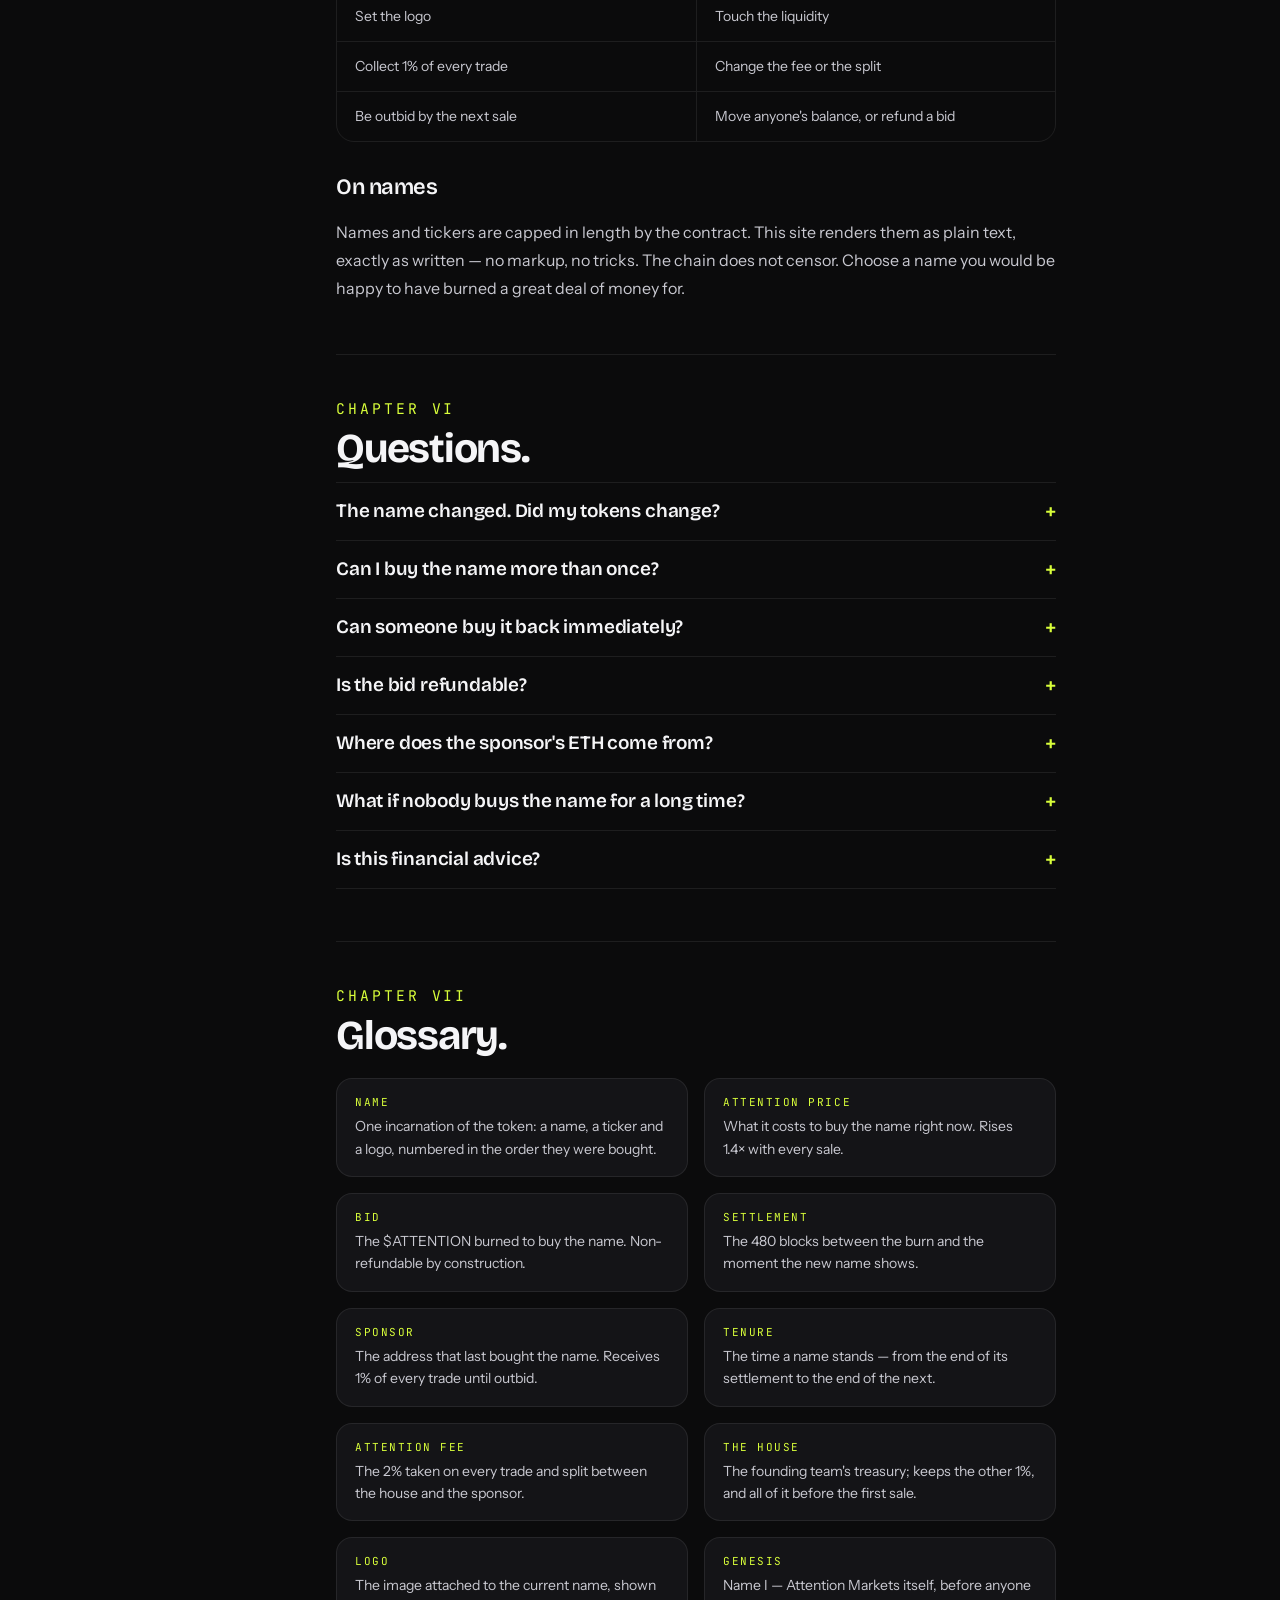
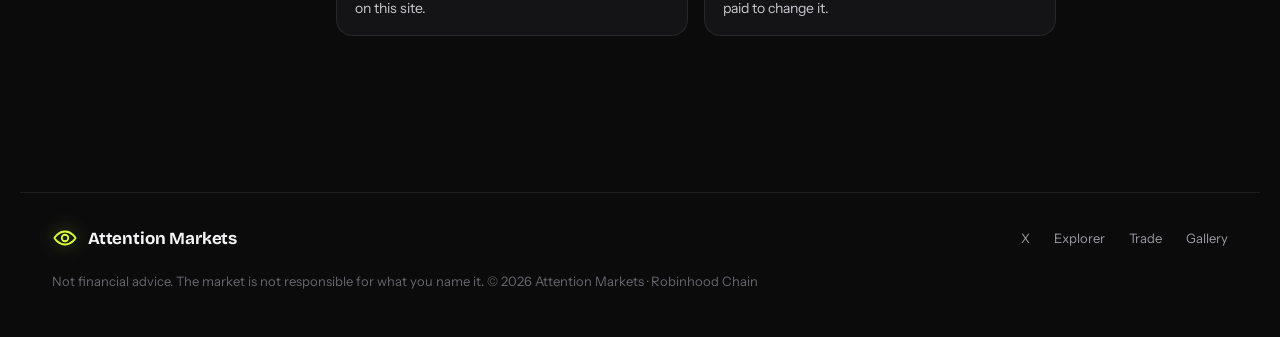
==== commit cb212a34: "Start from the genesis state: one name, the eye, $ATTENTION Sample history removed. The site now ope" ====
--- a/docs.html
+++ b/docs.html
@@ -52,7 +52,7 @@
         <div class="chapter-no mono">CHAPTER I</div>
         <h2>The thesis.</h2>
         <p>Every token is a bid for attention. Most of them spend their attention on marketing and hope it turns into a price. This one skips the middleman: it sells the attention directly, and the price is public.</p>
-        <p>The most visible surface a token has is its name, its ticker and its logo — the three things every wallet, chart and explorer repeats a thousand times a day. Attention Markets puts those three things up for sale. Whoever burns the most <span class="mono">$ATTN</span> owns them, and is paid for owning them: one percent of every trade, for as long as the name stands.</p>
+        <p>The most visible surface a token has is its name, its ticker and its logo — the three things every wallet, chart and explorer repeats a thousand times a day. Attention Markets puts those three things up for sale. Whoever burns the most <span class="mono">$ATTENTION</span> owns them, and is paid for owning them: one percent of every trade, for as long as the name stands.</p>
         <blockquote class="quote">Naming rights are the oldest attention market there is. Stadiums have been renamed for a fee since the sixties. This is the same trade, at the speed of a block.
           <cite>THE SHORT VERSION</cite>
         </blockquote>
@@ -62,7 +62,7 @@
         <div class="map">
           <div class="map-row map-head"><div>IN AN ATTENTION MARKET</div><div>IN THE TOKEN</div></div>
           <div class="map-row"><div>Naming rights</div><div>The name, ticker and logo of one contract</div></div>
-          <div class="map-row"><div>The bid</div><div>$ATTN burned, non-refundable, rising 1.4× per sale</div></div>
+          <div class="map-row"><div>The bid</div><div>$ATTENTION burned, non-refundable, rising 1.4× per sale</div></div>
           <div class="map-row"><div>Clearing the auction</div><div>Settlement: 480 blocks before the new name shows</div></div>
           <div class="map-row"><div>The sponsor</div><div>The address that last bought the name</div></div>
           <div class="map-row"><div>The royalty</div><div>1% of every trade, streamed to the sponsor in ETH</div></div>
@@ -94,7 +94,7 @@
           <div class="param"><span>The ticker</span><b>SET BY THE SPONSOR</b></div>
           <div class="param"><span>The logo</span><b>SET BY THE SPONSOR</b></div>
         </div>
-        <p>Change the name and you have not touched a single balance. <span class="mono">$SQUID</span>, <span class="mono">$ATTN</span> and whatever comes next are the same asset at the same address.</p>
+        <p>Change the name and you have not touched a single balance. <span class="mono">$SQUID</span>, <span class="mono">$ATTENTION</span> and whatever comes next are the same asset at the same address.</p>
 
         <div class="note">
           <span class="mono">HOW OTHERS SEE IT</span>
@@ -105,10 +105,10 @@
       <section class="chapter" id="buying">
         <div class="chapter-no mono">CHAPTER III</div>
         <h2>How a name is bought.</h2>
-        <p>Anyone holding <span class="mono">$ATTN</span> may buy the name. The purchase has three parts, and the contract enforces all of them.</p>
+        <p>Anyone holding <span class="mono">$ATTENTION</span> may buy the name. The purchase has three parts, and the contract enforces all of them.</p>
 
         <h3>1 · The bid</h3>
-        <p>To buy the name you burn <span class="mono">$ATTN</span> — send it to the void, permanently. The amount is the current attention price, shown live on the front page. Each sale multiplies the next price by 1.4, so the name gets more expensive with every hand that has held it. Nothing burned ever returns: the supply shrinks with every name the market buys.</p>
+        <p>To buy the name you burn <span class="mono">$ATTENTION</span> — send it to the void, permanently. The amount is the current attention price, shown live on the front page. Each sale multiplies the next price by 1.4, so the name gets more expensive with every hand that has held it. Nothing burned ever returns: the supply shrinks with every name the market buys.</p>
 
         <h3>2 · Settlement</h3>
         <p>The burn does not rename the token on the spot. For 480 blocks — about two minutes on Robinhood Chain — the sale is sealed: the new name, ticker and logo are locked in but not yet shown, and no rival can start another purchase. The delay exists so that no one can flip the name in the same breath as a trade. Everyone sees the sale settle; no one can snipe it.</p>
@@ -129,7 +129,7 @@
       <section class="chapter" id="fee">
         <div class="chapter-no mono">CHAPTER IV</div>
         <h2>The attention fee.</h2>
-        <p>Every trade of <span class="mono">$ATTN</span> pays a 2% attention fee, split down the middle: one percent to the house, one percent to the sponsor. The sponsor's share is paid continuously, trade by trade, in ETH — there is nothing to claim and nothing to stake. Until the very first name is bought there is no sponsor, and the full fee rests with the house.</p>
+        <p>Every trade of <span class="mono">$ATTENTION</span> pays a 2% attention fee, split down the middle: one percent to the house, one percent to the sponsor. The sponsor's share is paid continuously, trade by trade, in ETH — there is nothing to claim and nothing to stake. Until the very first name is bought there is no sponsor, and the full fee rests with the house.</p>
 
         <h3>What the house does with its half</h3>
         <p>The house is the founding team's treasury. Its share keeps the pool deep, funds the market itself — this site, the art, the moments around each new name — and pays for the development of the contract and the tools around it.</p>
@@ -193,7 +193,7 @@
         <dl class="gloss">
           <div><dt>NAME</dt><dd>One incarnation of the token: a name, a ticker and a logo, numbered in the order they were bought.</dd></div>
           <div><dt>ATTENTION PRICE</dt><dd>What it costs to buy the name right now. Rises 1.4× with every sale.</dd></div>
-          <div><dt>BID</dt><dd>The $ATTN burned to buy the name. Non-refundable by construction.</dd></div>
+          <div><dt>BID</dt><dd>The $ATTENTION burned to buy the name. Non-refundable by construction.</dd></div>
           <div><dt>SETTLEMENT</dt><dd>The 480 blocks between the burn and the moment the new name shows.</dd></div>
           <div><dt>SPONSOR</dt><dd>The address that last bought the name. Receives 1% of every trade until outbid.</dd></div>
           <div><dt>TENURE</dt><dd>The time a name stands — from the end of its settlement to the end of the next.</dd></div>
--- a/styles.css
+++ b/styles.css
@@ -31,6 +31,22 @@
 a { color: inherit; text-decoration: none; }
 button { font: inherit; color: inherit; }
 
+/* Titles breathe between white and the eye's green, out of phase with each other. */
+.name, .section-head h2, .step h3, .fee h3, .gname, .modal-title, .docs-head h1, .chapter h2 {
+  animation: titleShift 6s ease-in-out infinite;
+}
+
+.section-head h2, .fee h3, .step:nth-child(even) h3, .gcard:nth-child(even) .gname, .chapter:nth-child(even) h2 { animation-delay: -3s; }
+
+@keyframes titleShift {
+  0%, 100% { color: var(--text); text-shadow: 0 0 0 rgba(217, 255, 58, 0); }
+  50% { color: var(--accent); text-shadow: 0 0 22px rgba(217, 255, 58, 0.35); }
+}
+
+@media (prefers-reduced-motion: reduce) {
+  .name, .section-head h2, .step h3, .fee h3, .gname, .modal-title, .docs-head h1, .chapter h2 { animation: none; }
+}
+
 .mono { font-family: var(--mono); }
 .muted { color: var(--muted); }
 .dim { color: var(--dim); }
@@ -331,7 +347,24 @@
 
 .marquee-track { display: flex; gap: 56px; width: max-content; animation: marquee 42s linear infinite; font-size: 11.5px; letter-spacing: 0.12em; color: var(--muted); white-space: nowrap; }
 
-.marquee-track b { color: var(--text); font-weight: 500; }
+.marquee-track b { color: var(--text); font-weight: 500; text-transform: uppercase; }
+
+.tile-eye { color: var(--accent); filter: drop-shadow(0 0 30px rgba(217, 255, 58, 0.45)); }
+
+.gallery-empty {
+  margin-top: 16px;
+  padding: 28px;
+  border-radius: 22px;
+  border: 1px dashed var(--line-strong);
+  display: flex;
+  flex-direction: column;
+  align-items: flex-start;
+  gap: 12px;
+}
+
+.gallery-empty p { margin: 0; font-size: 15px; line-height: 1.6; color: var(--muted); max-width: 520px; }
+
+[hidden] { display: none !important; }
 
 @keyframes marquee {
   from { transform: translateX(0); }
@@ -653,6 +686,135 @@
 .gloss dt { font-family: var(--mono); font-size: 11px; letter-spacing: 0.14em; color: var(--accent); }
 
 .gloss dd { margin: 6px 0 0 0; font-size: 14px; line-height: 1.6; color: var(--text-2); }
+
+/* ---------- wallet & buy flow ---------- */
+
+#connect-btn.connected { border-color: rgba(217, 255, 58, 0.45); }
+#connect-btn.connected .dot { margin-right: 2px; }
+#connect-btn.wrong { border-color: rgba(255, 107, 107, 0.7); color: #FF9B9B; }
+
+.modal-form { text-align: left; align-items: stretch; gap: 14px; }
+
+.modal-top { display: flex; align-items: center; justify-content: space-between; gap: 16px; }
+
+.modal-form .eyebrow { align-self: flex-start; }
+
+.modal-title.small { font-size: clamp(30px, 4vw, 44px); animation: none; color: var(--text); }
+
+.buy-wallet {
+  display: inline-flex;
+  align-items: center;
+  gap: 8px;
+  padding: 8px 12px;
+  border-radius: 999px;
+  border: 1px solid var(--line-strong);
+  background: var(--surface-2);
+  color: var(--muted);
+  font-size: 11px;
+  letter-spacing: 0.06em;
+  cursor: pointer;
+}
+
+.buy-wallet:hover { color: var(--text); }
+
+.field { display: flex; flex-direction: column; gap: 8px; }
+
+.field > span { font-size: 10px; letter-spacing: 0.16em; color: var(--muted); }
+
+.field input {
+  width: 100%;
+  padding: 14px 16px;
+  border-radius: 14px;
+  background: var(--bg);
+  border: 1px solid var(--line-strong);
+  color: var(--text);
+  font: inherit;
+  font-size: 16px;
+  outline: none;
+}
+
+.field input::placeholder { color: var(--dim); }
+
+.field input:focus { border-color: var(--accent); box-shadow: 0 0 0 3px rgba(217, 255, 58, 0.14); }
+
+.field small { font-size: 10px; color: var(--dim); text-align: right; }
+
+.ticker-input { display: flex; align-items: stretch; }
+
+.ticker-input b {
+  display: flex;
+  align-items: center;
+  padding: 0 4px 0 16px;
+  border: 1px solid var(--line-strong);
+  border-right: none;
+  border-radius: 14px 0 0 14px;
+  background: var(--bg);
+  color: var(--accent);
+  font-family: var(--mono);
+  font-weight: 500;
+}
+
+.ticker-input input { border-radius: 0 14px 14px 0; font-family: var(--mono); letter-spacing: 0.06em; }
+
+.buy-summary {
+  display: grid;
+  grid-template-columns: 1fr 1fr;
+  gap: 10px 24px;
+  padding: 16px 18px;
+  border-radius: 16px;
+  background: var(--surface-2);
+  font-size: 11px;
+  letter-spacing: 0.06em;
+  color: var(--muted);
+}
+
+.buy-summary div { display: flex; justify-content: space-between; gap: 12px; }
+
+.buy-summary b { color: var(--text); font-weight: 500; text-align: right; }
+
+.buy-status { min-height: 18px; font-size: 11px; letter-spacing: 0.06em; color: var(--muted); }
+
+.buy-status.err { color: #FF8A8A; }
+
+.buy-status.pending { color: var(--accent); }
+
+.buy-status a { color: var(--accent); text-decoration: underline; }
+
+.modal-actions { display: flex; justify-content: flex-end; gap: 12px; margin-top: 4px; }
+
+.btn-primary.btn-inline { flex-direction: row; align-items: center; font-size: 15px; padding: 14px 20px; }
+
+.btn[disabled] { opacity: 0.5; cursor: wait; transform: none; }
+
+.modal-form .note { margin: 0; }
+
+.wallet-list { display: flex; flex-direction: column; gap: 8px; width: 100%; }
+
+.wallet-addr { padding: 12px 14px; border-radius: 12px; background: var(--bg); border: 1px solid var(--line); font-size: 12px; color: var(--text-2); overflow-wrap: anywhere; }
+
+.wallet-opt {
+  display: flex;
+  align-items: center;
+  gap: 12px;
+  padding: 12px 14px;
+  border-radius: 14px;
+  background: var(--surface-2);
+  border: 1px solid var(--line);
+  color: var(--text);
+  cursor: pointer;
+  text-align: left;
+  font: inherit;
+  font-size: 14px;
+  font-weight: 500;
+}
+
+.wallet-opt:hover { border-color: var(--line-strong); }
+
+.wallet-opt.danger { color: #FF9B9B; }
+
+.wallet-opt img, .wallet-ph { width: 28px; height: 28px; border-radius: 8px; background: var(--bg); flex: none; }
+
+.tile-img { position: absolute; inset: 0; width: 100%; height: 100%; object-fit: cover; }
 
 /* ---------- responsive ---------- */
 
